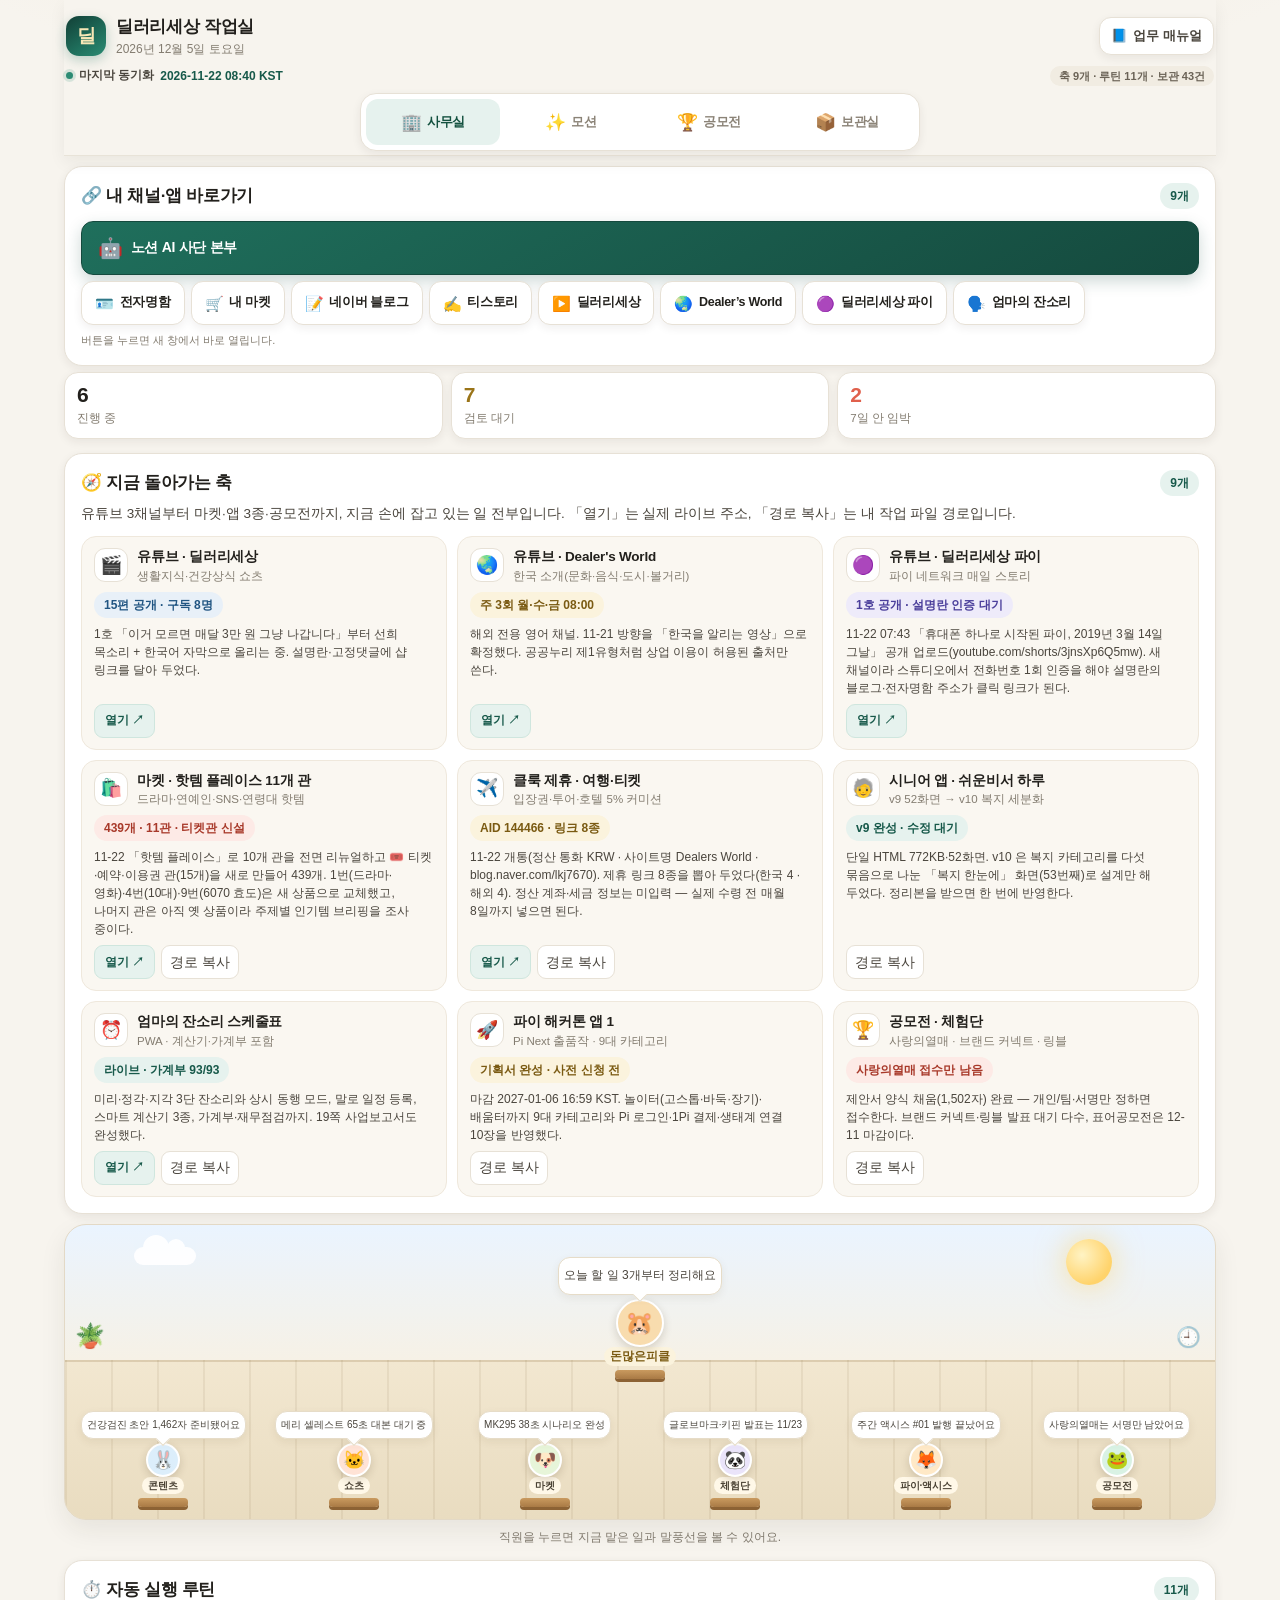
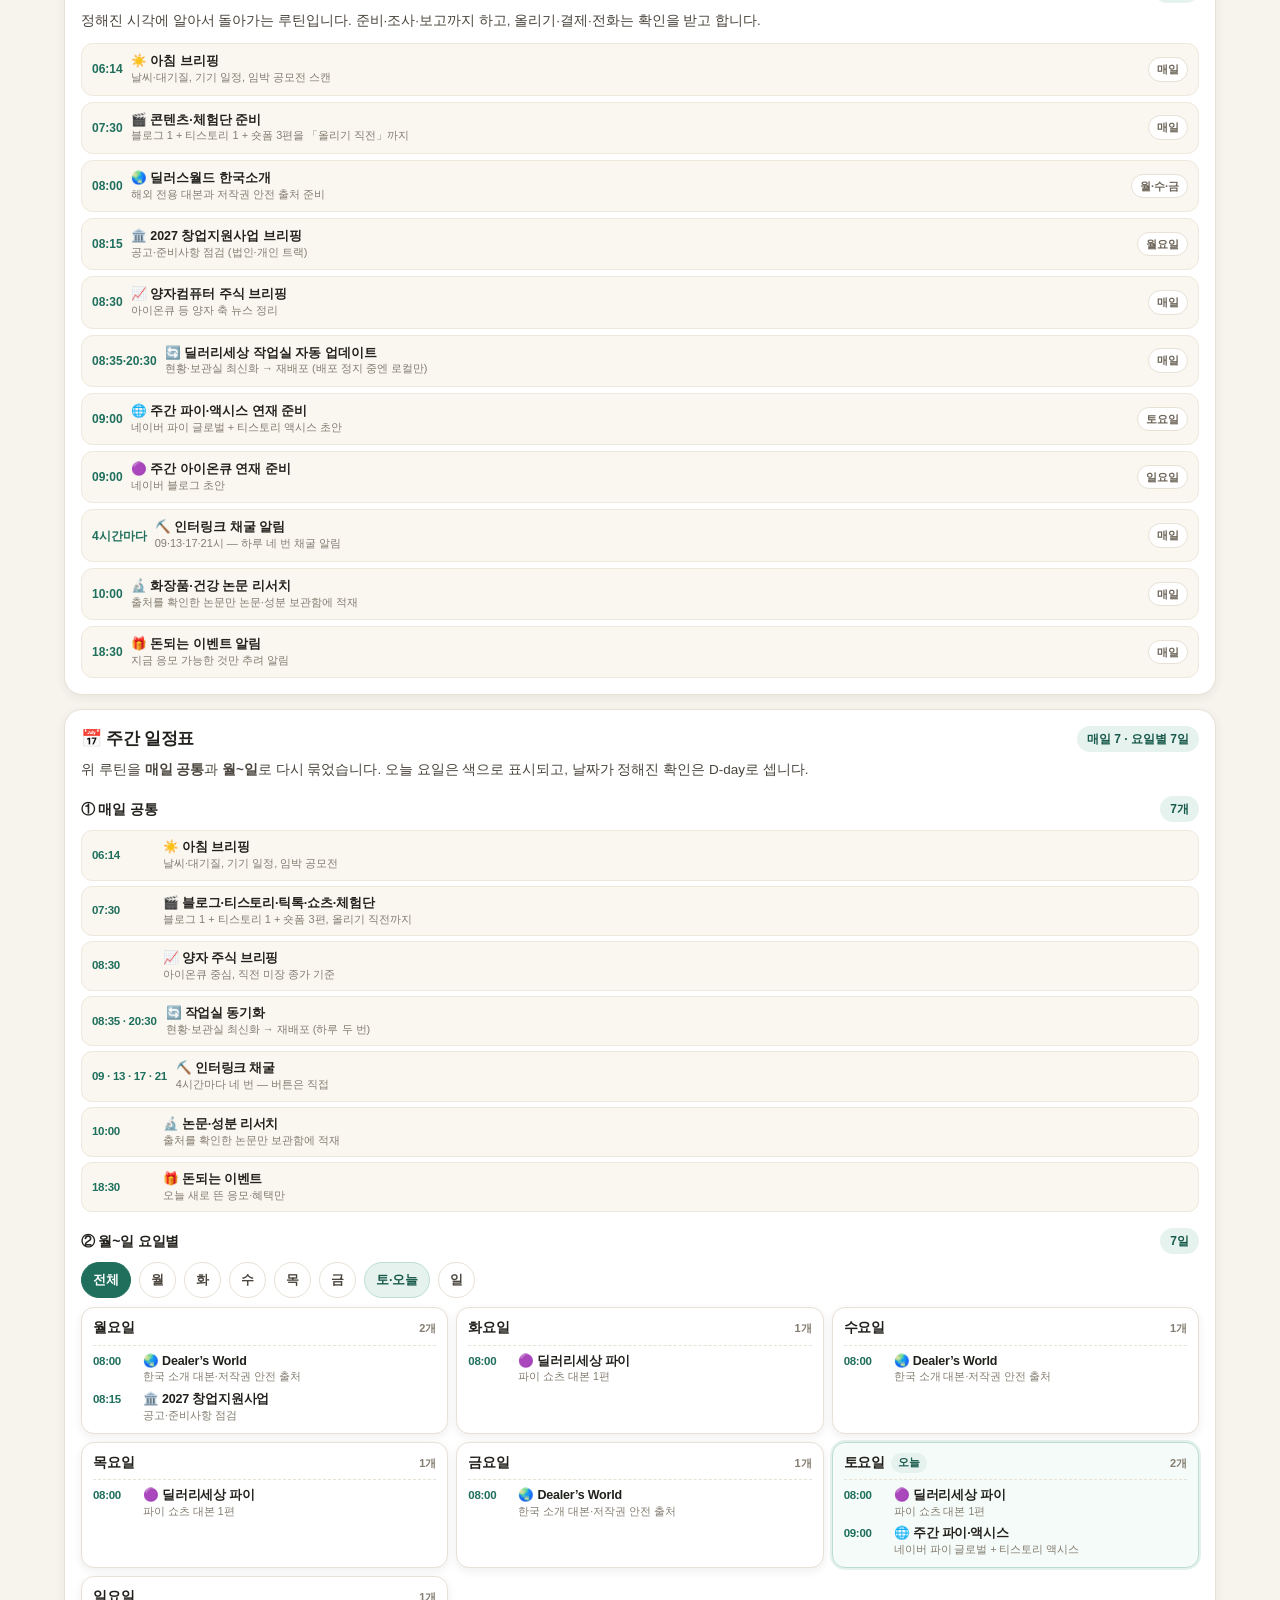
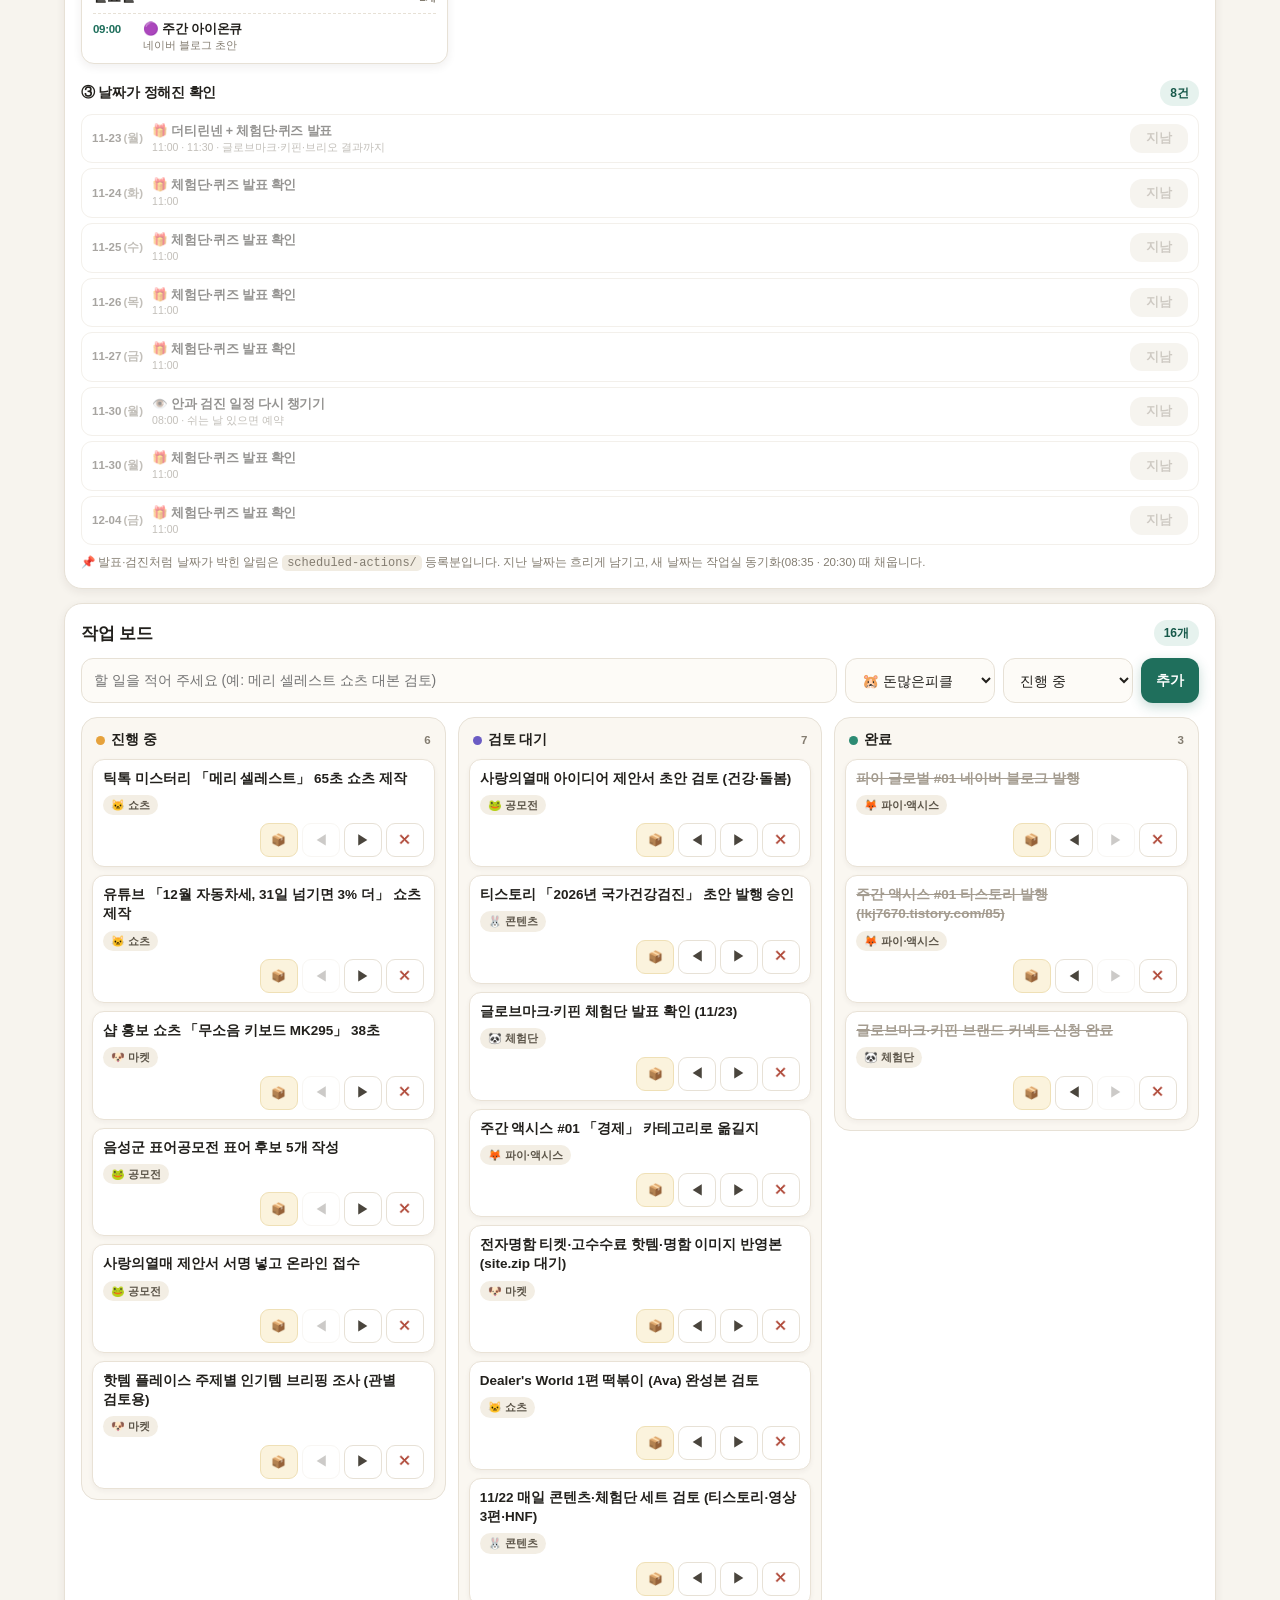
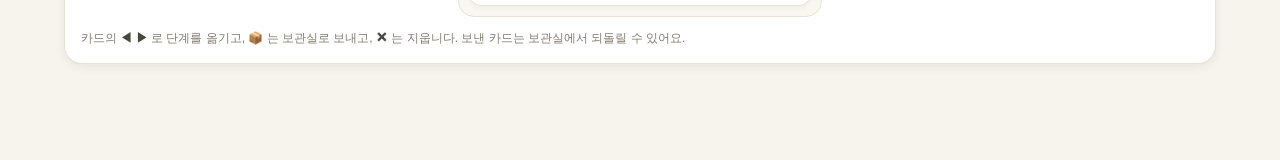
==== index.html @ ccd8137e "작업실·현황판에 🤖 노션 AI 사단 본부 바로가기 추가 (캐시 v12)" ====
<!doctype html>
<html lang="ko">
<head>
<meta charset="utf-8">
<meta name="viewport" content="width=device-width, initial-scale=1, viewport-fit=cover">
<meta name="theme-color" content="#1f6f5c">
<meta name="description" content="딜러리세상 작업실 — 지금 돌아가는 축과 자동 루틴, 모션 효과 사전, 공모전·체험단 판, 지난 작업 보관실을 한 화면에서.">
<meta property="og:title" content="딜러리세상 작업실">
<meta property="og:description" content="AI 사무실 현황 · 모션 사전 · 공모전 판 · 작업 보관실">
<meta property="og:image" content="og-image.png">
<meta property="og:type" content="website">
<meta name="twitter:card" content="summary_large_image">
<title>딜러리세상 작업실</title>
<link rel="manifest" href="manifest.json">
<link rel="apple-touch-icon" href="icons/apple-touch-icon.png">
<link rel="icon" href="icons/favicon-32.png" sizes="32x32">
<link rel="stylesheet" href="styles.css">
</head>
<body>
<div class="app">
  <div class="appbar">
  <header class="topbar">
    <div class="brand">
      <span class="logo" aria-hidden="true">딜</span>
      <div class="brand-txt">
        <h1>딜러리세상 작업실</h1>
        <p id="todayLine">오늘</p>
      </div>
    </div>
    <button id="manualBtn" class="btn ghost small" type="button">
      <span aria-hidden="true">📘</span> 업무 매뉴얼
    </button>
  </header>

  <div class="syncbar">
    <span class="live-dot" aria-hidden="true"></span>
    <span class="sync-label">마지막 동기화</span>
    <b id="syncTime">—</b>
    <span class="sync-meta" id="syncMeta"></span>
  </div>

  <nav class="tabbar" aria-label="화면 전환">
    <button class="tab is-active" type="button" data-view="office" aria-current="page">
      <span class="tab-ico" aria-hidden="true">🏢</span><span class="tab-label">사무실</span>
    </button>
    <button class="tab" type="button" data-view="motion">
      <span class="tab-ico" aria-hidden="true">✨</span><span class="tab-label">모션</span>
    </button>
    <button class="tab" type="button" data-view="contest">
      <span class="tab-ico" aria-hidden="true">🏆</span><span class="tab-label">공모전</span>
    </button>
    <button class="tab" type="button" data-view="archive">
      <span class="tab-ico" aria-hidden="true">📦</span><span class="tab-label">보관실</span>
    </button>
  </nav>
  </div>

  <main class="main">
    <!-- ================= 1. AI 사무실 ================= -->
    <section id="view-office" class="view" aria-label="AI 사무실">
      <div class="panel quickbar-panel">
        <div class="panel-head">
          <h2>🔗 내 채널·앱 바로가기</h2>
          <span class="chip soft">9개</span>
        </div>
        <nav class="quickbar" aria-label="내 채널과 앱 바로가기">
          <a class="q feature" href="https://app.notion.com/p/AI-42178fe6d7a18123b6aee8c15f9fa843" target="_blank" rel="noopener"><span aria-hidden="true">🤖</span>노션 AI 사단 본부</a>
          <a class="q" href="https://lkj7670.github.io/Dealer-card/" target="_blank" rel="noopener"><span aria-hidden="true">🪪</span>전자명함</a>
          <a class="q" href="https://cshop.naver.com/dealerisesang" target="_blank" rel="noopener"><span aria-hidden="true">🛒</span>내 마켓</a>
          <a class="q" href="https://blog.naver.com/lkj7670" target="_blank" rel="noopener"><span aria-hidden="true">📝</span>네이버 블로그</a>
          <a class="q" href="https://lkj7670.tistory.com" target="_blank" rel="noopener"><span aria-hidden="true">✍️</span>티스토리</a>
          <a class="q" href="https://www.youtube.com/channel/UC_I4_myPuOysdBNDmAgwPFg" target="_blank" rel="noopener"><span aria-hidden="true">▶️</span>딜러리세상</a>
          <a class="q" href="https://www.youtube.com/channel/UCXdmTvRav7u54Ot9aKLC1MQ" target="_blank" rel="noopener"><span aria-hidden="true">🌏</span>Dealer’s World</a>
          <a class="q" href="https://www.youtube.com/@dealerisesangpi" target="_blank" rel="noopener"><span aria-hidden="true">🟣</span>딜러리세상 파이</a>
          <a class="q" href="https://eomma-nag.netlify.app" target="_blank" rel="noopener"><span aria-hidden="true">🗣️</span>엄마의 잔소리</a>
        </nav>
        <p class="quick-hint">버튼을 누르면 새 창에서 바로 열립니다.</p>
      </div>

      <div class="stats" id="officeStats"></div>

      <div class="panel">
        <div class="panel-head">
          <h2>🧭 지금 돌아가는 축</h2>
          <span class="chip soft" id="axisCount">0개</span>
        </div>
        <p class="lead">유튜브 3채널부터 마켓·앱 3종·공모전까지, 지금 손에 잡고 있는 일 전부입니다. 「열기」는 실제 라이브 주소, 「경로 복사」는 내 작업 파일 경로입니다.</p>
        <div class="axes" id="axes"></div>
      </div>

      <div class="office-wrap">
        <div class="office" id="office">
          <div class="office-sky" aria-hidden="true">
            <span class="sun"></span><span class="cloud c1"></span><span class="cloud c2"></span>
            <span class="plant">🪴</span><span class="clock">🕘</span>
          </div>
          <div class="office-floor" aria-hidden="true"></div>
          <div class="leader" id="leaderDesk"></div>
          <div class="staff-grid" id="staffGrid"></div>
        </div>
        <p class="office-hint">직원을 누르면 지금 맡은 일과 말풍선을 볼 수 있어요.</p>
      </div>

      <div class="panel">
        <div class="panel-head">
          <h2>⏱️ 자동 실행 루틴</h2>
          <span class="chip soft" id="routineCount">0개</span>
        </div>
        <p class="lead">정해진 시각에 알아서 돌아가는 루틴입니다. 준비·조사·보고까지 하고, 올리기·결제·전화는 확인을 받고 합니다.</p>
        <div class="routines" id="routines"></div>
      </div>

      <div class="panel" id="weeklyPanel">
        <div class="panel-head">
          <h2>📅 주간 일정표</h2>
          <span class="chip soft" id="weeklyCount">0개</span>
        </div>
        <p class="lead">위 루틴을 <b>매일 공통</b>과 <b>월~일</b>로 다시 묶었습니다. 오늘 요일은 색으로 표시되고, 날짜가 정해진 확인은 D-day로 셉니다.</p>

        <div class="wk-head">
          <h3>① 매일 공통</h3>
          <span class="chip soft" id="weeklyDailyCount">0개</span>
        </div>
        <div class="wdailies" id="weeklyDaily"></div>

        <div class="wk-head">
          <h3>② 월~일 요일별</h3>
          <span class="chip soft" id="weeklyDayCount">7일</span>
        </div>
        <div class="chip-row" id="weeklyChips" role="group" aria-label="요일 선택"></div>
        <div class="wdays" id="weeklyDays"></div>

        <div class="wk-head">
          <h3>③ 날짜가 정해진 확인</h3>
          <span class="chip soft" id="weeklyDateCount">0건</span>
        </div>
        <div class="wdates" id="weeklyDates"></div>
        <p class="arch-hint">📌 발표·검진처럼 날짜가 박힌 알림은 <code>scheduled-actions/</code> 등록분입니다. 지난 날짜는 흐리게 남기고, 새 날짜는 작업실 동기화(08:35 · 20:30) 때 채웁니다.</p>
      </div>

      <div class="panel">
        <div class="panel-head">
          <h2>작업 보드</h2>
          <span class="chip soft" id="boardCount">0개</span>
        </div>
        <form class="add-row" id="taskForm" autocomplete="off">
          <input id="taskTitle" type="text" placeholder="할 일을 적어 주세요 (예: 메리 셀레스트 쇼츠 대본 검토)" maxlength="80" required>
          <select id="taskOwner" aria-label="담당 직원"></select>
          <select id="taskStage" aria-label="시작 단계">
            <option value="doing">진행 중</option>
            <option value="review">검토 대기</option>
            <option value="done">완료</option>
          </select>
          <button class="btn primary" type="submit">추가</button>
        </form>
        <div class="board" id="board"></div>
        <p class="board-help">카드의 <b>◀</b> <b>▶</b> 로 단계를 옮기고, <b>📦</b> 는 보관실로 보내고, <b>✕</b> 는 지웁니다. 보낸 카드는 보관실에서 되돌릴 수 있어요.</p>
      </div>
    </section>

    <!-- ================= 2. 모션 효과 사전 ================= -->
    <section id="view-motion" class="view" hidden aria-label="모션 효과 사전">
      <div class="panel">
        <div class="panel-head">
          <h2>✨ 모션 효과 사전</h2>
          <span class="chip soft" id="motionCount">0종</span>
        </div>
        <p class="lead">카드마다 실제로 움직입니다. 마음에 드는 효과는 <b>프롬프트 복사</b> 한 번으로 가져가세요.</p>
        <div class="chip-row" id="motionFilters" role="group" aria-label="효과 분류"></div>
      </div>

      <div class="motion-grid" id="motionGrid"></div>

      <div class="panel">
        <div class="panel-head"><h2>🎬 조합 예시 2가지</h2></div>
        <p class="lead">효과 두세 개를 시간표로 묶으면 그대로 쇼츠 오프닝이 됩니다. <b>재생</b>을 눌러 순서대로 확인해 보세요.</p>
        <div id="comboList"></div>
      </div>

      <div class="panel">
        <div class="panel-head">
          <h2>🎨 ESF 3D 모션 23종</h2>
          <span class="chip soft">폴더 연계</span>
        </div>
        <p class="lead">이 사전의 효과를 아래 스타일 프롬프트에 얹어 쓰면 됩니다. 원본은 <code>work/imported-skills/esf-3d-motion/styles/</code> 에 23개 파일로 있습니다.</p>
        <div class="esf-list" id="esfList"></div>
      </div>
    </section>

    <!-- ================= 3. 공모전·체험단 판 ================= -->
    <section id="view-contest" class="view" hidden aria-label="공모전 체험단 판">
      <div class="panel">
        <div class="panel-head">
          <h2>🏆 공모전·체험단 판</h2>
          <span class="chip soft" id="contestCount">0건</span>
        </div>
        <div class="stats" id="contestStats"></div>
        <div class="chip-row" id="contestFilters" role="group" aria-label="구분 필터"></div>
      </div>

      <div class="contest-list" id="contestList"></div>

      <div class="panel">
        <div class="panel-head"><h2>➕ 새 항목 추가</h2></div>
        <form class="add-grid" id="contestForm" autocomplete="off">
          <label>이름<input id="cTitle" type="text" maxlength="70" required placeholder="예: ○○ 공모전"></label>
          <label>구분
            <select id="cKind">
              <option value="공모전">공모전</option>
              <option value="체험단">체험단</option>
            </select>
          </label>
          <label>마감·발표일<input id="cDue" type="date"></label>
          <label>혜택<input id="cReward" type="text" maxlength="60" placeholder="예: 대상 200만 원"></label>
          <label>주최·플랫폼<input id="cOrg" type="text" maxlength="40" placeholder="예: 사랑의열매"></label>
          <label>링크<input id="cUrl" type="url" placeholder="https://"></label>
          <label class="wide">전략 메모<textarea id="cMemo" rows="2" maxlength="300" placeholder="어떻게 준비할지, 남은 일이 무엇인지"></textarea></label>
          <div class="wide"><button class="btn primary" type="submit">판에 올리기</button></div>
        </form>
      </div>
    </section>

    <!-- ================= 4. 보관실 ================= -->
    <section id="view-archive" class="view" hidden aria-label="보관실">
      <div class="panel">
        <div class="panel-head">
          <h2>📦 보관실</h2>
          <span class="chip soft" id="archCount">0건</span>
        </div>
        <p class="lead">끝난 작업을 <b>날짜별 · 분야별</b>로 모아 둡니다. 라이브 주소는 <b>바로 열기</b>, 내 작업 파일은 <b>경로 복사</b>로 가져다 쓰세요.</p>
        <div class="search-row">
          <input id="archSearch" type="search" placeholder="검색 — 제목·날짜·경로" aria-label="보관실 검색">
          <button class="btn ghost small" type="button" id="archClear">초기화</button>
        </div>
        <div class="chip-row" id="archCats" role="group" aria-label="분야 필터"></div>
        <p class="arch-hint">🔬 <b>논문·성분</b> 보관함은 매일 10:00 루틴이 출처를 확인한 자료만 날짜·출처와 함께 쌓을 예정입니다(첫 실행 전).</p>
      </div>

      <div class="arch-list" id="archList"></div>

      <div class="panel">
        <div class="panel-head"><h2>➕ 보관 항목 직접 추가</h2></div>
        <p class="lead">작업 보드 카드의 <b>📦</b> 버튼으로도 바로 보관실로 보낼 수 있습니다.</p>
        <form class="add-grid" id="archForm" autocomplete="off">
          <label>날짜<input id="aDate" type="date"></label>
          <label>분야
            <select id="aCat">
              <option value="웹앱">웹앱</option>
              <option value="유튜브">유튜브</option>
              <option value="블로그·티스토리">블로그·티스토리</option>
              <option value="마켓">마켓</option>
              <option value="공모전·문서">공모전·문서</option>
              <option value="논문·성분">논문·성분</option>
            </select>
          </label>
          <label>제목<input id="aTitle" type="text" maxlength="80" required placeholder="예: 공모전 제안서 최종본"></label>
          <label>라이브 주소<input id="aUrl" type="url" placeholder="https://"></label>
          <label class="wide">파일 경로<input id="aPath" type="text" maxlength="140" placeholder="work/…"></label>
          <label class="wide">메모<textarea id="aNote" rows="2" maxlength="200" placeholder="무엇이 끝났는지 한 줄로"></textarea></label>
          <div class="wide"><button class="btn primary" type="submit">보관실에 넣기</button></div>
        </form>
      </div>
    </section>
  </main>
</div>

<!-- 매뉴얼 서랍 -->
<div class="sheet" id="manualSheet" hidden>
  <div class="sheet-backdrop" data-close></div>
  <div class="sheet-panel" role="dialog" aria-modal="true" aria-labelledby="manualTitle">
    <div class="sheet-head">
      <h2 id="manualTitle">📘 공통 업무 매뉴얼</h2>
      <button class="btn icon" type="button" data-close aria-label="닫기">✕</button>
    </div>
    <div class="sheet-body" id="manualBody"></div>
    <form class="manual-add" id="manualForm" autocomplete="off">
      <input id="manualTitleInput" type="text" maxlength="40" placeholder="매뉴얼 제목" required>
      <textarea id="manualTextInput" rows="2" maxlength="400" placeholder="지킬 내용을 적어 주세요" required></textarea>
      <div class="manual-add-row">
        <button class="btn primary" type="submit">매뉴얼 추가</button>
        <button class="btn ghost small" type="button" id="manualReset">기본값으로 되돌리기</button>
      </div>
    </form>
  </div>
</div>

<!-- 직원 상세 -->
<div class="sheet" id="staffSheet" hidden>
  <div class="sheet-backdrop" data-close></div>
  <div class="sheet-panel" role="dialog" aria-modal="true" aria-labelledby="staffTitle">
    <div class="sheet-head">
      <h2 id="staffTitle">직원</h2>
      <button class="btn icon" type="button" data-close aria-label="닫기">✕</button>
    </div>
    <div class="sheet-body" id="staffBody"></div>
  </div>
</div>

<div class="toast" id="toast" role="status" aria-live="polite" hidden></div>

<script src="app.js"></script>
</body>
</html>
---- styles.css ----
/* 딜러리세상 작업실 — styles.css */
:root{
  --paper:#f7f4ee;
  --card:#ffffff;
  --ink:#22201c;
  --ink-2:#4a453d;
  --muted:#837c70;
  --line:#e7e1d6;
  --brand:#1f6f5c;
  --brand-2:#2c8b73;
  --brand-soft:#e6f2ee;
  --gold:#c8a24a;
  --gold-soft:#fbf3dd;
  --coral:#e0604c;
  --coral-soft:#fdeae6;
  --violet:#6b5cc4;
  --violet-soft:#eeebfa;
  --blue:#2f6ea8;
  --blue-soft:#e8f0f8;
  --shadow:0 10px 26px rgba(40,34,24,.08);
  --shadow-sm:0 3px 10px rgba(40,34,24,.07);
  --radius:18px;
  --nav-h:64px;
  --safe:env(safe-area-inset-bottom,0px);
}
*{box-sizing:border-box}
html{-webkit-text-size-adjust:100%}
body{
  margin:0;
  background:
    radial-gradient(1200px 500px at 50% -220px, #efe7d5 0%, rgba(239,231,213,0) 70%),
    var(--paper);
  color:var(--ink);
  font-family:-apple-system,BlinkMacSystemFont,"Apple SD Gothic Neo","Pretendard","Malgun Gothic","맑은 고딕","Noto Sans KR",sans-serif;
  font-size:15px;
  line-height:1.5;
  -webkit-font-smoothing:antialiased;
  padding-bottom:calc(96px + var(--safe));
}
button,input,select,textarea{font:inherit;color:inherit}
button{cursor:pointer}
h1,h2,h3,p{margin:0}
h1{font-size:17px;letter-spacing:-.3px}
h2{font-size:17px;letter-spacing:-.3px}
h3{font-size:15px}
code{font-family:ui-monospace,SFMono-Regular,Menlo,monospace;font-size:12px;background:#f1ece2;padding:1px 5px;border-radius:5px;word-break:break-all}
.app{max-width:1180px;margin:0 auto;padding:0 14px}

/* ---------- 상단 ---------- */
.appbar{
  position:sticky;top:0;z-index:30;
  padding-top:6px;
  background:var(--paper);
  box-shadow:0 6px 16px rgba(40,34,24,.06);
  border-bottom:1px solid rgba(231,225,214,.9);
}
.topbar{
  display:flex;align-items:center;justify-content:space-between;gap:10px;
  padding:8px 2px 8px;
}
.brand{display:flex;align-items:center;gap:10px;min-width:0}
.logo{
  width:40px;height:40px;flex:0 0 40px;border-radius:13px;
  display:grid;place-items:center;
  background:linear-gradient(145deg,#123f36,#1f6f5c 60%,#2c8b73);
  color:#f7e7b6;font-weight:800;font-size:19px;
  box-shadow:0 4px 12px rgba(31,111,92,.28);
}
.brand-txt{min-width:0}
.brand-txt h1{white-space:nowrap;overflow:hidden;text-overflow:ellipsis}
.brand-txt p{font-size:12px;color:var(--muted);white-space:nowrap}

/* ---------- 버튼 ---------- */
.btn{
  border:1px solid transparent;border-radius:12px;background:#fff;
  padding:10px 14px;font-size:14px;font-weight:700;
  display:inline-flex;align-items:center;gap:6px;
  transition:transform .12s ease,box-shadow .12s ease,background .12s ease;
  min-height:42px;
}
.btn:active{transform:scale(.97)}
.btn.primary{background:var(--brand);color:#fff;box-shadow:0 4px 12px rgba(31,111,92,.25)}
.btn.primary:hover{background:var(--brand-2)}
.btn.ghost{background:#fff;border-color:var(--line);color:var(--ink-2);box-shadow:var(--shadow-sm)}
.btn.ghost:hover{border-color:#d6cec0}
.btn.small{padding:8px 11px;font-size:13px;min-height:38px}
.btn.icon{width:38px;height:38px;min-height:38px;padding:0;justify-content:center;background:#f4efe6;border-color:transparent;font-size:16px}
.btn.copy{background:var(--brand-soft);color:#17594a;border-color:#cfe6de}
.btn.copy.done{background:var(--brand);color:#fff}

/* ---------- 공통 ---------- */
.view[hidden]{display:none}
.panel{
  background:var(--card);border:1px solid var(--line);border-radius:var(--radius);
  padding:16px;margin-top:14px;box-shadow:var(--shadow-sm);
}
.panel-head{display:flex;align-items:center;justify-content:space-between;gap:10px;margin-bottom:12px}
.lead{color:var(--ink-2);font-size:13.5px;margin:-4px 0 12px}
.chip{
  display:inline-flex;align-items:center;gap:4px;
  border-radius:999px;padding:4px 10px;font-size:12px;font-weight:700;
  background:#f1ece2;color:var(--ink-2);white-space:nowrap;
}
.chip.soft{background:var(--brand-soft);color:#17594a}
.chip.gold{background:var(--gold-soft);color:#7a5a12}
.chip.coral{background:var(--coral-soft);color:#a8392a}
.chip.blue{background:var(--blue-soft);color:#215582}
.chip.violet{background:var(--violet-soft);color:#4b3f9b}
.chip.dim{background:#f1ece2;color:#9a9287}
.chip.sci{background:#e6f1ee;color:#1c5c4c}
.arch-hint{margin:9px 0 0;font-size:11.5px;color:var(--muted);line-height:1.5;word-break:keep-all}
.arch-hint b{color:#1c5c4c}
.chip-row{display:flex;gap:8px;flex-wrap:wrap}
.filters{display:flex;gap:8px;flex-wrap:wrap}
.filter{
  border:1px solid var(--line);background:#fff;border-radius:999px;
  padding:8px 13px;font-size:13px;font-weight:700;color:var(--ink-2);min-height:38px;
}
.filter.is-on{background:var(--brand);border-color:var(--brand);color:#fff}
.empty{color:var(--muted);font-size:13.5px;text-align:center;padding:22px 10px;border:1px dashed var(--line);border-radius:14px}

/* ---------- ⓵ AI 사무실 ---------- */
.office-wrap{margin-top:10px}
.office{
  position:relative;border-radius:22px;overflow:hidden;
  border:1px solid #e3d9c6;
  background:linear-gradient(180deg,#eaf4ff 0%,#f6f1e6 46%,#f0e5cf 46%,#efe3ca 100%);
  padding:14px 8px 10px;
  box-shadow:var(--shadow);
}
.office-sky{position:absolute;inset:0 0 auto 0;height:46%;pointer-events:none}
.sun{position:absolute;right:9%;top:14px;width:46px;height:46px;border-radius:50%;
  background:radial-gradient(circle at 35% 35%,#fff3c4,#ffd36b 70%);box-shadow:0 0 30px rgba(255,205,90,.55)}
.cloud{position:absolute;height:18px;border-radius:999px;background:#fff;opacity:.9}
.cloud::before,.cloud::after{content:"";position:absolute;background:#fff;border-radius:50%}
.cloud.c1{left:6%;top:22px;width:62px}
.cloud.c1::before{width:26px;height:26px;left:9px;top:-12px}
.cloud.c1::after{width:18px;height:18px;left:33px;top:-8px}
.cloud.c2{left:52%;top:44px;width:44px;height:14px;opacity:.75}
.cloud.c2::before{width:20px;height:20px;left:8px;top:-9px}
.plant{position:absolute;left:10px;bottom:6px;font-size:24px;opacity:.9}
.clock{position:absolute;right:14px;bottom:8px;font-size:20px;opacity:.85}
.office-floor{
  position:absolute;left:0;right:0;bottom:0;height:54%;
  background:
    repeating-linear-gradient(90deg,rgba(120,95,55,.09) 0 2px,transparent 2px 46px),
    linear-gradient(180deg,#f2e7d0,#e9dcc0);
  border-top:2px solid rgba(120,95,55,.12);
}
.leader{position:relative;z-index:2;display:flex;justify-content:center;margin-bottom:6px}
.staff-grid{position:relative;z-index:2;display:grid;grid-template-columns:repeat(3,1fr);gap:6px 3px}
@media (min-width:620px){
  .staff-grid{grid-template-columns:repeat(3,1fr);gap:12px}
}
@media (min-width:900px){
  .staff-grid{grid-template-columns:repeat(6,1fr);gap:10px}
}
@media (min-width:620px){
  .person{padding:22px 2px 4px;min-height:112px}
  .person .bubble{font-size:11.5px;padding:6px 8px;min-height:36px;line-height:1.35}
  .person .avatar{width:44px;height:44px;font-size:22px}
  .person .name{font-size:11px}
  .person .desk{width:62px;height:11px}
  .person.leader .avatar{width:56px;height:56px;font-size:27px}
  .person.leader .bubble{font-size:12.5px;min-height:44px}
}
.person{
  position:relative;display:flex;flex-direction:column;align-items:center;gap:2px;
  background:none;border:0;padding:18px 1px 2px;border-radius:14px;
  min-height:88px;
}
.person:active{background:rgba(255,255,255,.5)}
.person .bubble{
  position:relative;z-index:3;
  background:#fff;border:1.5px solid #e6dcc8;border-radius:12px;
  padding:4px 5px;font-size:10px;line-height:1.28;color:var(--ink-2);
  max-width:100%;min-height:28px;
  box-shadow:0 3px 8px rgba(90,70,30,.08);
  display:flex;align-items:center;justify-content:center;text-align:center;
  transition:opacity .3s ease;
}
.person .bubble::after{
  content:"";position:absolute;left:50%;bottom:-6px;transform:translateX(-50%) rotate(45deg);
  width:9px;height:9px;background:#fff;border-right:1.5px solid #e6dcc8;border-bottom:1.5px solid #e6dcc8;
}
.person .avatar{
  position:relative;width:34px;height:34px;border-radius:50%;
  display:grid;place-items:center;font-size:18px;
  border:2px solid #fff;box-shadow:0 3px 8px rgba(60,45,20,.18);
  margin-top:2px;
}
.person .name{font-size:10px;font-weight:800;color:#4b4335;background:#fff8e8;border-radius:999px;padding:1px 6px;margin-top:-2px}
.person .desk{
  width:50px;height:9px;border-radius:4px;margin-top:2px;
  background:linear-gradient(180deg,#c99a5f,#a97a45);
  box-shadow:0 3px 0 #8c6234;
}
.person.leader .avatar{width:48px;height:48px;font-size:23px}
.person.leader .bubble{max-width:230px;font-size:12px;min-height:38px}
.person.leader .name{font-size:11.5px;background:var(--gold-soft);color:#7a5a12}
.office-hint{text-align:center;font-size:12px;color:var(--muted);margin-top:8px}

/* 통계 */
.stats{display:grid;grid-template-columns:repeat(3,1fr);gap:8px;margin-top:6px}
.stat{background:#fff;border:1px solid var(--line);border-radius:14px;padding:10px 12px;box-shadow:var(--shadow-sm)}
.stat b{display:block;font-size:21px;line-height:1.1;letter-spacing:-.5px}
.stat span{font-size:11.5px;color:var(--muted)}
.stat.urgent b{color:var(--coral)}
.stat.gold b{color:#9a7418}

/* 작업 보드 */
.add-row{display:grid;grid-template-columns:1fr;gap:8px}
@media (min-width:640px){.add-row{grid-template-columns:1fr 150px 130px auto}}
.add-row input,.add-row select,.add-grid input,.add-grid select,.add-grid textarea,.manual-add input,.manual-add textarea{
  width:100%;border:1.5px solid var(--line);border-radius:12px;background:#fdfbf7;
  padding:11px 12px;font-size:14px;min-height:44px;
}
.add-row input:focus,.add-row select:focus,.add-grid input:focus,.add-grid select:focus,.add-grid textarea:focus,.manual-add input:focus,.manual-add textarea:focus{
  outline:none;border-color:var(--brand-2);background:#fff;box-shadow:0 0 0 3px rgba(44,139,115,.14)
}
.board{display:grid;grid-template-columns:1fr;gap:12px;margin-top:14px}
@media (min-width:860px){.board{grid-template-columns:repeat(3,1fr);align-items:start}}
.col{background:#faf7f1;border:1px solid var(--line);border-radius:16px;padding:10px;min-height:70px}
.col-head{display:flex;align-items:center;justify-content:space-between;padding:2px 4px 8px}
.col-head h3{font-size:13.5px;display:flex;align-items:center;gap:6px}
.col-head .dot{width:9px;height:9px;border-radius:50%;display:inline-block}
.col[data-stage="doing"] .dot{background:#e6a23c}
.col[data-stage="review"] .dot{background:var(--violet)}
.col[data-stage="done"] .dot{background:var(--brand-2)}
.col-head .n{font-size:11.5px;color:var(--muted);font-weight:700}
.col-list{display:flex;flex-direction:column;gap:8px;min-height:44px}
.col-list.drag-over{outline:2px dashed var(--brand-2);outline-offset:2px;border-radius:12px}
.task{
  background:#fff;border:1px solid #e9e2d6;border-radius:12px;padding:9px 10px;
  box-shadow:0 2px 5px rgba(60,48,30,.05);
}
.task-top{display:flex;gap:6px;align-items:flex-start;justify-content:space-between}
.task-title{font-size:13.5px;line-height:1.42;font-weight:600;word-break:keep-all;overflow-wrap:anywhere;flex:1}
.task.done .task-title{text-decoration:line-through;color:#a49c90}
.task-meta{display:flex;align-items:center;gap:6px;margin-top:7px;flex-wrap:wrap}
.owner{font-size:11px;font-weight:700;color:#5b5448;background:#f3eee4;border-radius:999px;padding:2px 8px}
.task-actions{display:flex;gap:4px;margin-top:8px;justify-content:flex-end}
.mini{
  border:1px solid var(--line);background:#fff;border-radius:9px;
  min-width:38px;min-height:34px;padding:0 8px;font-size:14px;color:var(--ink-2);
  display:inline-flex;align-items:center;justify-content:center;
}
.mini:hover{background:#f6f1e7}
.mini.del{color:#b04a3a}
.mini:disabled{opacity:.28;cursor:default}
.board-help{font-size:12px;color:var(--muted);margin-top:12px}
.board-help b{color:var(--ink-2)}

/* ---------- ⓶ 모션 사전 ---------- */
.motion-grid{display:grid;grid-template-columns:1fr;gap:12px;margin-top:14px}
@media (min-width:700px){.motion-grid{grid-template-columns:1fr 1fr}}
@media (min-width:1080px){.motion-grid{grid-template-columns:repeat(3,1fr)}}
.fx-card{
  background:#fff;border:1px solid var(--line);border-radius:16px;padding:10px;
  box-shadow:var(--shadow-sm);display:flex;flex-direction:column;gap:9px;
}
.stage{
  position:relative;aspect-ratio:16/9;border-radius:12px;overflow:hidden;
  background:linear-gradient(160deg,#182130,#243249 60%,#1b2434);
  display:flex;align-items:center;justify-content:center;
  isolation:isolate;
}
.stage::after{content:"다시 보려면 화면을 누르세요";position:absolute;right:8px;bottom:6px;font-size:9.5px;color:rgba(255,255,255,.42);letter-spacing:-.2px}
.stage .demo{position:relative;width:100%;height:100%;display:flex;align-items:center;justify-content:center;overflow:hidden}
.stage .d{font-size:clamp(19px,5vw,26px);font-weight:800;color:#fff;letter-spacing:-.6px;text-align:center;padding:0 12px;text-shadow:0 3px 16px rgba(0,0,0,.35)}
.stage .d.sm{font-size:15px;font-weight:700;opacity:.9}
.stage .d b{color:#ffd76b}
.stage .num{font-variant-numeric:tabular-nums;font-size:34px;color:#fff}
.stage .num small{font-size:14px;font-weight:700;color:#9fe0c9;margin-left:3px}
.fx-head{display:flex;align-items:center;gap:6px;justify-content:space-between}
.fx-name{font-size:14.5px;font-weight:800;display:flex;align-items:center;gap:6px}
.fx-desc{font-size:12.5px;color:var(--ink-2);line-height:1.45;min-height:34px}
.fx-prompt{
  font-size:12px;color:#5d564a;background:#faf7f1;border:1px solid #efe8dc;border-radius:10px;
  padding:8px 9px;line-height:1.5;
  display:-webkit-box;-webkit-line-clamp:3;-webkit-box-orient:vertical;overflow:hidden;
}
.fx-prompt.open{-webkit-line-clamp:unset;display:block}
.fx-actions{display:flex;gap:6px;align-items:center}
.fx-actions .btn{flex:1;justify-content:center}
.fx-actions .btn.replay{flex:0 0 auto;width:42px;padding:0}
.legend{font-size:11px;color:var(--muted)}

/* 모션 데모 장면 */
.scene{position:relative;width:100%;height:100%;display:grid;place-items:center}
.scene .sky{position:absolute;inset:0;background:linear-gradient(180deg,#2b4a7a,#6f89b8 55%,#d9c7a3 55%,#b9a27b)}
.scene .sun2{position:absolute;right:18%;top:18%;width:32px;height:32px;border-radius:50%;background:#ffd76b;box-shadow:0 0 22px #ffd76b}
.scene .hill{position:absolute;left:-10%;right:-10%;bottom:26%;height:26%;background:#3f7a5f;border-radius:50% 50% 0 0}
.scene .tagcard{position:relative;z-index:2;background:#fff;color:#22303f;font-weight:800;font-size:16px;border-radius:10px;padding:8px 14px;box-shadow:0 8px 20px rgba(0,0,0,.28)}
.cap-slam{
  font-size:36px;font-weight:900;color:#fff;letter-spacing:-1px;
  background:#ff5a3c;border:5px solid #fff;border-radius:10px;padding:4px 14px;
  text-shadow:none;filter:drop-shadow(0 4px 5px rgba(0,0,0,.35));
  box-shadow:0 10px 24px rgba(0,0,0,.4);transform:rotate(-3deg);display:inline-block
}
.chars{display:flex;gap:2px;justify-content:center}
.chars span{font-size:30px;font-weight:900;color:#fff;display:inline-block;text-shadow:0 4px 12px rgba(0,0,0,.4)}
.kw{color:#ffd76b;transition:color .25s ease,text-shadow .25s ease}
.lower3{
  position:absolute;left:0;bottom:16%;width:100%;
  background:linear-gradient(90deg,rgba(31,111,92,.95),rgba(31,111,92,.55) 75%,transparent);
  color:#fff;font-weight:800;font-size:15px;padding:7px 14px;letter-spacing:-.3px;
}
.wipe-el{position:absolute;inset:0;background:#123f36;transform-origin:left}
.wipe-txt{position:relative;z-index:2}
.wipe-wrap{position:absolute;inset:0;display:grid;place-items:center}
.trans{position:absolute;inset:0;display:grid;place-items:center}
.trans .p1{position:absolute;inset:0;background:#1f2a3a;display:grid;place-items:center;color:#8fb6ff;font-weight:800;font-size:16px}
.trans .p2{position:absolute;inset:0;background:#1f6f5c;display:grid;place-items:center;color:#fff;font-weight:800;font-size:16px}
.patches{position:absolute;inset:10%;display:grid;grid-template-columns:repeat(4,1fr);grid-template-rows:repeat(3,1fr);gap:5px}
.patches i{background:#c8a24a;border-radius:5px;opacity:0;display:block}
.patches i:nth-child(2n){background:#2c8b73}
.patches i:nth-child(3n){background:#e0604c}

/* 재생 클래스 — 등장 */
.stage.play .a-fade{animation:aFade .9s ease both}
.stage.play .a-up{animation:aUp .8s cubic-bezier(.2,.9,.25,1.2) both}
.stage.play .a-pop{animation:aPop .7s cubic-bezier(.2,1.4,.3,1) both}
.stage.play .a-flip{animation:aFlip .9s cubic-bezier(.3,.9,.3,1.1) both}
.stage.play .a-blur{animation:aBlur 1s ease both}
.stage.play .a-wipe{animation:aWipe .9s cubic-bezier(.6,.05,.3,1) both}
/* 퇴장 */
.stage.play .x-fade{animation:xFade 1.8s ease both}
.stage.play .x-down{animation:xDown 1.8s cubic-bezier(.5,0,.8,.4) both}
.stage.play .x-shrink{animation:xShrink 1.8s ease-in both}
.stage.play .x-spin{animation:xSpin 1.6s ease-in both}
/* 강조 */
.stage.play .e-pulse{animation:ePulse 1.4s ease-in-out infinite}
.stage.play .e-shake{animation:eShake .55s ease-in-out 3}
.stage.play .e-bounce{animation:eBounce 1.1s ease-in-out infinite}
.stage.play .e-mark{-webkit-animation:none;animation:none}
.stage.play .e-mark .mark{animation:eMark 1.3s ease .15s both}
.stage.play .e-kw .kw{animation:eKw 1.6s ease .35s both}
/* 자막 */
.stage.play .c-slam{animation:cSlam .55s cubic-bezier(.2,1.5,.35,1) both}
.stage.play .c-slam-wrap{animation:cSlamWrap .55s ease both}
.stage.play .chars span{animation:cChar .5s cubic-bezier(.2,1.5,.4,1) both}
.stage.play .chars span:nth-child(2){animation-delay:.07s}
.stage.play .chars span:nth-child(3){animation-delay:.14s}
.stage.play .chars span:nth-child(4){animation-delay:.21s}
.stage.play .chars span:nth-child(5){animation-delay:.28s}
.stage.play .chars span:nth-child(6){animation-delay:.35s}
.stage.play .l3{animation:l3In .7s cubic-bezier(.2,.9,.2,1) both}
/* 카메라 */
.stage.play .cam-in{animation:camIn 2.4s ease-out both}
.stage.play .cam-out{animation:camOut 2.4s ease-out both}
.stage.play .cam-hand{animation:camHand 1.8s ease-in-out both}
.stage.play .cam-tilt{animation:camTilt 2.2s ease-in-out both}
/* 전환 */
.stage.play .tr-p1{animation:trP1 1.6s ease both}
.stage.play .tr-p2{animation:trP2 1.8s ease both}
.stage.play .patches i{animation:patchIn .45s ease both}
.stage.play .patches i:nth-child(1){animation-delay:.05s}
.stage.play .patches i:nth-child(2){animation-delay:.12s}
.stage.play .patches i:nth-child(3){animation-delay:.19s}
.stage.play .patches i:nth-child(4){animation-delay:.26s}
.stage.play .patches i:nth-child(5){animation-delay:.33s}
.stage.play .patches i:nth-child(6){animation-delay:.4s}
.stage.play .patches i:nth-child(7){animation-delay:.47s}
.stage.play .patches i:nth-child(8){animation-delay:.54s}
.stage.play .patches i:nth-child(9){animation-delay:.61s}
.stage.play .patches i:nth-child(10){animation-delay:.68s}
.stage.play .patches i:nth-child(11){animation-delay:.75s}
.stage.play .patches i:nth-child(12){animation-delay:.82s}

@keyframes aFade{from{opacity:0}to{opacity:1}}
@keyframes aUp{from{opacity:0;transform:translateY(26px)}to{opacity:1;transform:none}}
@keyframes aPop{0%{opacity:0;transform:scale(.45)}70%{opacity:1;transform:scale(1.08)}100%{transform:scale(1)}}
@keyframes aFlip{0%{opacity:0;transform:perspective(600px) rotateX(85deg);transform-origin:bottom}100%{opacity:1;transform:perspective(600px) rotateX(0)}}
@keyframes aBlur{0%{opacity:0;filter:blur(14px)}100%{opacity:1;filter:blur(0)}}
@keyframes aWipe{0%{clip-path:inset(0 100% 0 0)}100%{clip-path:inset(0 0 0 0)}}
@keyframes xFade{0%{opacity:1}60%{opacity:1}100%{opacity:0}}
@keyframes xDown{0%{opacity:1;transform:none}60%{opacity:1;transform:none}100%{opacity:0;transform:translateY(34px)}}
@keyframes xShrink{0%{opacity:1;transform:none}60%{opacity:1;transform:none}100%{opacity:0;transform:scale(.3)}}
@keyframes xSpin{0%{opacity:1;transform:none}50%{opacity:1;transform:rotate(0)}100%{opacity:0;transform:rotate(70deg) scale(.2)}}
@keyframes ePulse{0%,100%{transform:scale(1);opacity:1}50%{transform:scale(1.09);opacity:.92}}
@keyframes eShake{0%,100%{transform:translateX(0)}20%{transform:translateX(-7px)}40%{transform:translateX(6px)}60%{transform:translateX(-4px)}80%{transform:translateX(3px)}}
@keyframes eBounce{0%,100%{transform:translateY(0)}30%{transform:translateY(-14px)}55%{transform:translateY(0)}70%{transform:translateY(-5px)}}
@keyframes eMark{0%{background-size:0 45%}100%{background-size:100% 45%}}
@keyframes eKw{0%{color:#fff;text-shadow:none}50%{color:#ffd76b;text-shadow:0 0 18px rgba(255,215,107,.8)}100%{color:#ffd76b}}
@keyframes cSlam{0%{opacity:0;transform:scale(2.6) rotate(6deg)}55%{opacity:1;transform:scale(.94) rotate(-4deg)}100%{transform:scale(1) rotate(-3deg)}}
@keyframes cSlamWrap{0%{filter:brightness(2)}100%{filter:none}}
@keyframes cChar{0%{opacity:0;transform:translateY(16px) scale(.6)}100%{opacity:1;transform:none}}
@keyframes l3In{0%{transform:translateX(-102%)}100%{transform:translateX(0)}}
@keyframes camIn{0%{transform:scale(1)}100%{transform:scale(1.35)}}
@keyframes camOut{0%{transform:scale(1.4)}100%{transform:scale(1)}}
@keyframes camHand{0%{transform:translate(0,0) rotate(0)}25%{transform:translate(-3px,2px) rotate(-.6deg)}50%{transform:translate(3px,-2px) rotate(.5deg)}75%{transform:translate(-2px,-1px) rotate(-.3deg)}100%{transform:translate(0,0) rotate(0)}}
@keyframes camTilt{0%{transform:rotate(-7deg) scale(1.1)}100%{transform:rotate(5deg) scale(1.18)}}
@keyframes trP1{0%{clip-path:inset(0 0 0 0)}60%{clip-path:inset(0 0 0 0)}100%{clip-path:inset(0 0 0 100%)}}
@keyframes trP2{0%{clip-path:inset(0 100% 0 0)}45%{clip-path:inset(0 100% 0 0)}100%{clip-path:inset(0 0 0 0)}}
@keyframes patchIn{from{opacity:0;transform:scale(.6)}to{opacity:1;transform:scale(1)}}

/* 조합 예시 */
.combo{background:#faf7f1;border:1px solid var(--line);border-radius:16px;padding:12px;margin-top:12px}
.combo-head{display:flex;align-items:center;justify-content:space-between;gap:8px;flex-wrap:wrap}
.combo-title{font-size:14.5px;font-weight:800}
.combo-timeline{display:flex;flex-wrap:wrap;gap:6px;margin-top:8px}
.tl{font-size:11.5px;background:#fff;border:1px solid var(--line);border-radius:999px;padding:4px 9px;color:var(--ink-2);font-weight:600}
.tl b{color:var(--brand);font-variant-numeric:tabular-nums}
.combo-stage{margin-top:10px}
.combo-stage .stage{aspect-ratio:16/7}
.combo-actions{display:flex;gap:8px;margin-top:9px;flex-wrap:wrap}

/* ESF list */
.esf-list{display:grid;grid-template-columns:1fr;gap:6px}
@media (min-width:700px){.esf-list{grid-template-columns:1fr 1fr}}
.esf{display:flex;gap:9px;align-items:flex-start;background:#faf7f1;border:1px solid #efe8dc;border-radius:12px;padding:9px 10px}
.esf .no{flex:0 0 26px;height:26px;border-radius:8px;background:#fff;border:1px solid var(--line);display:grid;place-items:center;font-size:11.5px;font-weight:800;color:#8a7a52}
.esf b{font-size:13px;display:block;line-height:1.35}
.esf span{font-size:11.5px;color:var(--muted)}

/* ---------- ⓷ 공모전·체험단 ---------- */
.contest-list{display:grid;grid-template-columns:1fr;gap:12px;margin-top:14px}
@media (min-width:820px){.contest-list{grid-template-columns:1fr 1fr}}
.contest{
  background:#fff;border:1px solid var(--line);border-radius:16px;padding:13px;
  box-shadow:var(--shadow-sm);display:flex;flex-direction:column;gap:8px;position:relative;
}
.contest.past{opacity:.62}
.contest-top{display:flex;gap:8px;align-items:flex-start;justify-content:space-between}
.contest-title{font-size:15px;font-weight:800;line-height:1.4;word-break:keep-all}
.contest-sub{font-size:12px;color:var(--muted);margin-top:2px}
.dday{
  flex:0 0 auto;border-radius:12px;padding:5px 9px;font-size:12.5px;font-weight:800;
  background:#f1ece2;color:#6a6256;text-align:center;min-width:58px;
}
.dday.hot{background:var(--coral-soft);color:#b03c2b}
.dday.soon{background:var(--gold-soft);color:#8a6414}
.dday.done{background:#eee9df;color:#9b9284}
.contest-meta{display:flex;flex-wrap:wrap;gap:5px}
.contest-reward{font-size:13px;color:#17594a;background:var(--brand-soft);border-radius:10px;padding:6px 9px;font-weight:600}
.contest-memo{width:100%;border:1.5px solid var(--line);border-radius:10px;background:#fdfbf7;padding:8px 9px;font-size:12.5px;line-height:1.5;resize:vertical;min-height:52px;color:var(--ink-2)}
.contest-memo:focus{outline:none;border-color:var(--brand-2);background:#fff}
.contest-foot{display:flex;align-items:center;gap:6px;flex-wrap:wrap;justify-content:space-between}
.status-select{border:1.5px solid var(--line);border-radius:10px;background:#fff;padding:7px 9px;font-size:12.5px;font-weight:700;min-height:36px}
.c-link{font-size:12px;color:var(--blue);font-weight:700;text-decoration:none;padding:7px 2px}
.c-del{border:0;background:none;color:#b04a3a;font-size:12px;font-weight:700;padding:8px 4px}
.contest-foot .right{display:flex;gap:6px;align-items:center}

/* 추가 폼 */
.add-grid{display:grid;grid-template-columns:1fr;gap:10px}
@media (min-width:700px){.add-grid{grid-template-columns:1fr 1fr}}
.add-grid label{display:flex;flex-direction:column;gap:5px;font-size:12.5px;font-weight:700;color:var(--ink-2)}
.add-grid .wide{grid-column:1 / -1}
.add-grid textarea{resize:vertical}

/* ---------- 탭 (상단 고정) ---------- */
.tabbar{
  position:static;z-index:29;
  display:flex;gap:4px;padding:5px;
  background:#fff;
  border:1px solid var(--line);border-radius:16px;
  box-shadow:var(--shadow-sm);
  max-width:560px;margin:0 auto 4px;
}
.tab{
  flex:1;border:0;background:transparent;border-radius:12px;
  display:flex;flex-direction:row;align-items:center;justify-content:center;gap:5px;
  padding:8px 3px;min-height:44px;color:#8b8377;font-weight:700;
}
.tab .tab-ico{font-size:17px;line-height:1}
.tab .tab-label{font-size:12.5px;letter-spacing:-.3px;white-space:nowrap}
@media (max-width:400px){
  .tab{gap:3px;padding:8px 1px}
  .tab .tab-ico{font-size:15px}
  .tab .tab-label{font-size:11.5px}
}
.tab.is-active{background:var(--brand-soft);color:#13513f}
@media (min-width:640px){
  .tab{min-height:46px}
  .tab .tab-label{font-size:13px}
}

/* ---------- 서랍 ---------- */
.sheet[hidden]{display:none}
.sheet{position:fixed;inset:0;z-index:60;display:flex;align-items:flex-end;justify-content:center}
.sheet-backdrop{position:absolute;inset:0;background:rgba(24,20,14,.42);backdrop-filter:blur(2px);animation:fadeInFast .2s ease}
.sheet-panel{
  position:relative;width:100%;max-width:600px;max-height:88vh;overflow:auto;
  background:var(--paper);border-radius:22px 22px 0 0;
  padding:16px 16px calc(84px + var(--safe));
  box-shadow:0 -12px 40px rgba(0,0,0,.22);animation:sheetUp .26s cubic-bezier(.2,.9,.3,1)
}
@media (min-width:640px){
  .sheet{align-items:center;padding:20px}
  .sheet-panel{border-radius:22px;max-height:86vh}
}
.sheet-head{display:flex;align-items:center;justify-content:space-between;gap:10px;margin-bottom:12px}
.sheet-body{display:flex;flex-direction:column;gap:9px}
@keyframes sheetUp{from{transform:translateY(30px);opacity:.6}to{transform:none;opacity:1}}
@keyframes fadeInFast{from{opacity:0}to{opacity:1}}

/* 매뉴얼 */
.m-item{background:#fff;border:1px solid var(--line);border-radius:14px;padding:11px 12px}
.m-head{display:flex;align-items:flex-start;gap:8px;justify-content:space-between}
.m-head b{font-size:13.5px;line-height:1.4}
.m-text{font-size:12.5px;color:var(--ink-2);line-height:1.55;margin-top:5px;white-space:pre-wrap;word-break:keep-all}
.m-text .acct{font-family:ui-monospace,SFMono-Regular,Menlo,monospace;font-size:13px;font-weight:700;background:#fff8e4;border-radius:6px;padding:1px 5px;user-select:all}
.m-tools{display:flex;gap:4px;flex:0 0 auto}
.m-edit{display:flex;flex-direction:column;gap:6px;margin-top:8px}
.m-edit input,.m-edit textarea{width:100%;border:1.5px solid var(--line);border-radius:10px;padding:8px 9px;font-size:13px;background:#fdfbf7}
.m-edit .row{display:flex;gap:6px}
.manual-add{display:flex;flex-direction:column;gap:8px;margin-top:14px;padding-top:14px;border-top:1px solid var(--line)}
.manual-add-row{display:flex;gap:8px;flex-wrap:wrap}
.manual-add-row .btn{flex:1;justify-content:center}

/* 직원 상세 */
.staff-hero{display:flex;gap:12px;align-items:center}
.staff-hero .avatar{width:56px;height:56px;border-radius:50%;display:grid;place-items:center;font-size:28px;border:2px solid #fff;box-shadow:var(--shadow-sm)}
.staff-hero h3{font-size:17px}
.staff-hero p{font-size:12.5px;color:var(--muted)}
.staff-task{background:#fff;border:1px solid var(--line);border-radius:12px;padding:10px 11px;font-size:13px;display:flex;gap:8px;align-items:flex-start}
.staff-task .dot{width:8px;height:8px;border-radius:50%;margin-top:6px;flex:0 0 8px}
.staff-actions{display:flex;gap:8px;flex-wrap:wrap;margin-top:4px}
.staff-actions .btn{flex:1;justify-content:center}

/* 토스트 */
.toast{
  position:fixed;z-index:80;left:50%;transform:translateX(-50%);
  bottom:calc(104px + var(--safe));
  background:#23201c;color:#fff;border-radius:999px;
  padding:11px 18px;font-size:13px;font-weight:600;
  box-shadow:0 10px 26px rgba(0,0,0,.26);max-width:calc(100% - 32px);text-align:center;
  animation:toastIn .22s ease;
}
.toast[hidden]{display:none}
.toast .undo{border:0;background:none;color:#ffd76b;font-weight:800;margin-left:10px;font-size:13px;padding:2px}
@keyframes toastIn{from{opacity:0;transform:translate(-50%,8px)}to{opacity:1;transform:translate(-50%,0)}}

/* ---------- 추가 데모 조각 ---------- */
.stage .d.mono{font-family:ui-monospace,SFMono-Regular,Menlo,monospace;font-size:17px;font-weight:700;letter-spacing:0}
.stage .mark{background-image:linear-gradient(transparent 52%,#ffd76b 52%);background-repeat:no-repeat;background-size:0 45%;padding:0 3px;border-radius:2px}
.stage .num{display:flex;align-items:baseline;justify-content:center;gap:2px}

/* 조합 예시 무대 */
.cb{position:relative;width:100%;height:100%}
.cb-scene{position:absolute;inset:0;display:grid;place-items:center;background:linear-gradient(180deg,#1b2b46,#33507a 62%,#6f8fb8);transition:transform 2.6s ease-out}
.cb.on .cb-scene{transform:scale(1.32)}
.cb-sun{position:absolute;right:15%;top:14%;width:30px;height:30px;border-radius:50%;background:#ffd76b;box-shadow:0 0 22px rgba(255,215,107,.9)}
.cb-card{position:relative;color:#fff;font-weight:800;font-size:clamp(15px,4vw,18px);letter-spacing:-.4px;text-shadow:0 3px 12px rgba(0,0,0,.4)}
.cb-cap{position:absolute;left:50%;top:33%;transform:translate(-50%,-50%) scale(2.6);opacity:0;font-size:clamp(26px,8vw,34px);font-weight:900;color:#fff;background:#ff5a3c;border:4px solid #fff;border-radius:9px;padding:2px 12px;text-shadow:none;filter:drop-shadow(0 3px 4px rgba(0,0,0,.35));transition:transform .5s cubic-bezier(.2,1.5,.35,1),opacity .18s}
.cb.on .cb-cap{opacity:1;transform:translate(-50%,-50%) scale(1) rotate(-3deg)}
.cb-line{position:absolute;left:0;right:0;bottom:12%;text-align:center;font-size:15px;font-weight:800;color:#fff}
.cb-line .mk{background-image:linear-gradient(transparent 52%,#ffd76b 52%);background-repeat:no-repeat;background-size:0 45%;padding:0 4px;transition:background-size .7s ease}
.cb.on2 .cb-line .mk{background-size:100% 45%}
.cb-wipe{position:absolute;inset:0;display:grid;place-items:center;padding-bottom:22%;font-size:clamp(17px,5vw,21px);font-weight:800;color:#fff;background:linear-gradient(135deg,#123f36,#1f6f5c);clip-path:inset(0 100% 0 0);transition:clip-path .85s cubic-bezier(.6,.05,.3,1),transform .5s ease}
.cb.on .cb-wipe{clip-path:inset(0 0 0 0)}
.cb.on2 .cb-wipe{transform:translateY(-6px)}
.cb-num{position:absolute;left:50%;top:66%;transform:translate(-50%,-50%);font-size:clamp(24px,6.5vw,30px);font-weight:800;color:#ffd76b;opacity:0;transition:opacity .3s;font-variant-numeric:tabular-nums}
.cb.on2 .cb-num{opacity:1}
.cb-cover{position:absolute;inset:0;background:#151a24;opacity:0;transition:opacity .8s ease;pointer-events:none}
.cb.on3 .cb-cover{opacity:1}

/* ---------- 바로가기 바 ---------- */
.quickbar-panel{margin-top:10px}
.quickbar{display:grid;grid-template-columns:repeat(4,1fr);gap:6px}
.q{
  display:flex;flex-direction:column;align-items:center;justify-content:center;gap:3px;
  min-height:60px;padding:7px 3px;text-align:center;
  background:#fff;border:1px solid var(--line);border-radius:12px;
  box-shadow:var(--shadow-sm);text-decoration:none;color:var(--ink);
  font-size:11px;font-weight:800;letter-spacing:-.3px;line-height:1.25;word-break:keep-all;
  transition:transform .12s ease,background .12s ease, border-color .12s ease;
}
.q span{font-size:17px;line-height:1}
.q:hover{background:#fdfbf7;border-color:#d9d0bf}
.q:active{transform:scale(.97)}
/* 🤖 노션 AI 사단 본부 — 바로가기 맨 위 한 줄 전체를 쓰는 강조 버튼 */
.q.feature{
  grid-column:1 / -1;flex-direction:row;justify-content:center;gap:8px;min-height:54px;
  font-size:14px;background:linear-gradient(150deg,#1f6f5c,#154a3e);color:#fff;
  border-color:#154a3e;box-shadow:0 6px 16px rgba(21,74,62,.22)}
.q.feature span{font-size:20px}
.q.feature:hover{background:linear-gradient(150deg,#23816b,#17594a);border-color:#17594a}
.quick-hint{font-size:11px;color:var(--muted);margin-top:7px}
@media (max-width:360px){ .q{font-size:10.5px;min-height:58px} .q span{font-size:16px} }
@media (min-width:760px){
  .quickbar{display:flex;flex-wrap:wrap}
  .q{flex:0 0 auto;flex-direction:row;gap:6px;min-height:44px;padding:9px 13px;font-size:12.5px;white-space:nowrap;text-align:left}
  .q span{font-size:15px}
  .q.feature{flex:1 1 100%;justify-content:flex-start;padding-left:16px;font-size:14px}
}

/* ---------- 동기화 배지 ---------- */
.syncbar{
  display:flex;align-items:center;gap:6px;flex-wrap:wrap;
  padding:0 2px 7px;font-size:11.5px;color:var(--muted);
}
.syncbar b{font-size:12px;color:#17594a;font-variant-numeric:tabular-nums}
.syncbar .sync-label{font-weight:700;color:var(--ink-2)}
.syncbar .sync-meta{margin-left:auto;background:#f1ece2;border-radius:999px;padding:2px 9px;font-size:11px;font-weight:700;color:#6a6256;white-space:nowrap}
.live-dot{width:7px;height:7px;border-radius:50%;background:#2c8b73;box-shadow:0 0 0 3px rgba(44,139,115,.16);flex:0 0 7px}
@media (max-width:420px){ .syncbar{font-size:11px} .syncbar .sync-meta{margin-left:0} }

/* ---------- 축(현황) ---------- */
.axes{display:grid;grid-template-columns:1fr;gap:10px}
@media (min-width:720px){ .axes{grid-template-columns:1fr 1fr} }
@media (min-width:1080px){ .axes{grid-template-columns:repeat(3,1fr)} }
.axis{
  background:#faf7f1;border:1px solid #efe8dc;border-radius:15px;padding:11px 12px;
  display:flex;flex-direction:column;gap:7px;
}
.axis-head{display:flex;align-items:flex-start;gap:9px}
.axis-ico{flex:0 0 34px;width:34px;height:34px;border-radius:11px;background:#fff;border:1px solid var(--line);display:grid;place-items:center;font-size:18px}
.axis-txt{min-width:0}
.axis-txt b{display:block;font-size:13.5px;line-height:1.35;letter-spacing:-.2px}
.axis-txt span{display:block;font-size:11.5px;color:var(--muted);margin-top:1px}
.axis .chip{align-self:flex-start}
.axis-detail{font-size:12px;color:var(--ink-2);line-height:1.5;word-break:keep-all}
.axis-tools{display:flex;gap:6px;flex-wrap:wrap;margin-top:auto}
.mini.go{text-decoration:none;color:#17594a;background:var(--brand-soft);border-color:#cfe6de;font-size:11.5px;font-weight:700;padding:0 10px}

/* ---------- 루틴 ---------- */
.routines{display:flex;flex-direction:column;gap:6px}
.routine{
  display:grid;grid-template-columns:auto minmax(0,1fr) auto;gap:8px;align-items:center;
  background:#faf7f1;border:1px solid #efe8dc;border-radius:12px;padding:9px 10px;
}
.r-time{font-size:12px;font-weight:800;color:var(--brand);font-variant-numeric:tabular-nums;white-space:nowrap}
.r-main{min-width:0}
.r-main b{display:block;font-size:12.5px;line-height:1.35}
.r-main span{display:block;font-size:11px;color:var(--muted);line-height:1.4}
.r-days{font-size:11px;font-weight:700;color:#6a6256;background:#fff;border:1px solid var(--line);border-radius:999px;padding:3px 8px;white-space:nowrap}
@media (max-width:400px){
  .routine{gap:6px;padding:9px 8px}
  .r-time{font-size:11px}
  .r-main b{font-size:12px}
  .r-main span{font-size:10.5px}
  .r-days{font-size:10px;padding:2px 6px}
}

/* ---------- 📅 주간 일정표 ---------- */
.wk-head{display:flex;align-items:center;justify-content:space-between;gap:8px;margin:16px 0 8px}
.wk-head h3{font-size:14px;letter-spacing:-.2px;color:var(--ink)}
.wdailies{display:flex;flex-direction:column;gap:5px}
.wdaily{
  display:grid;grid-template-columns:minmax(62px,auto) minmax(0,1fr);gap:9px;align-items:center;
  background:#faf7f1;border:1px solid #efe8dc;border-radius:11px;padding:8px 10px;
}
.wtime{font-size:11.5px;font-weight:800;color:var(--brand);font-variant-numeric:tabular-nums;white-space:nowrap;letter-spacing:-.3px}
.wdaily-main{min-width:0}
.wdaily-main b{display:block;font-size:12.5px;line-height:1.35;letter-spacing:-.2px;word-break:keep-all}
.wdaily-main span{display:block;font-size:11px;color:var(--muted);line-height:1.4;word-break:keep-all}
#weeklyChips{margin-bottom:9px}
#weeklyChips .filter{min-height:36px;padding:6px 11px;font-size:12.5px}
#weeklyChips .filter.is-today{border-color:#bcded2;background:var(--brand-soft);color:#17594a}
#weeklyChips .filter.is-on.is-today{background:var(--brand);color:#fff;border-color:var(--brand)}
.wdays{display:grid;grid-template-columns:1fr;gap:8px}
@media (min-width:700px){ .wdays{grid-template-columns:1fr 1fr} }
@media (min-width:1040px){ .wdays{grid-template-columns:repeat(3,1fr)} }
.wday{background:#fff;border:1px solid var(--line);border-radius:13px;padding:10px 11px;box-shadow:var(--shadow-sm)}
.wday.is-today{border-color:#bcded2;background:#f5fbf8;box-shadow:0 0 0 2px rgba(44,139,115,.12)}
.wday-head{display:flex;align-items:center;gap:6px;margin-bottom:7px;padding-bottom:6px;border-bottom:1px dashed var(--line)}
.wday-head b{font-size:13.5px;letter-spacing:-.2px}
.wday-head .twoday{font-size:10.5px;font-weight:800;color:#17594a;background:var(--brand-soft);border-radius:999px;padding:2px 7px}
.wday-head .wday-n{margin-left:auto;font-size:11px;font-weight:700;color:var(--muted)}
.wday-list{list-style:none;margin:0;padding:0;display:flex;flex-direction:column;gap:7px}
.wday-list li{display:grid;grid-template-columns:minmax(42px,auto) minmax(0,1fr);gap:8px;align-items:start}
.wday-list b{display:block;font-size:12.5px;line-height:1.35;letter-spacing:-.2px;word-break:keep-all}
.wd-note{display:block;font-size:10.5px;color:var(--muted);line-height:1.4;word-break:keep-all}
.wday-empty{font-size:11.5px;color:var(--muted)}
.wdates{display:flex;flex-direction:column;gap:5px}
.wdate{
  display:grid;grid-template-columns:auto minmax(0,1fr) auto;gap:9px;align-items:center;
  background:#fff;border:1px solid var(--line);border-radius:11px;padding:8px 10px;
}
.wdate.is-past{opacity:.48}
.wd-date{font-size:11.5px;font-weight:800;color:var(--ink-2);font-variant-numeric:tabular-nums;white-space:nowrap}
.wd-date em{font-style:normal;font-weight:700;color:var(--muted);margin-left:2px}
.wdate .wd-main{min-width:0}
.wdate .wd-main b{display:block;font-size:12.5px;line-height:1.35;letter-spacing:-.2px;word-break:keep-all}
.wdate .wd-main span{display:block;font-size:10.5px;color:var(--muted);line-height:1.4;word-break:keep-all}
.wdate .dday{flex:0 0 auto}
@media (max-width:360px){
  .wtime{font-size:10.5px}
  .wdaily{grid-template-columns:minmax(56px,auto) minmax(0,1fr);padding:8px}
  .wd-date{font-size:10.5px}
}

/* ---------- 보관실 ---------- */
.search-row{display:flex;gap:7px;margin-top:2px}
.search-row input{
  flex:1;min-width:0;border:1.5px solid var(--line);border-radius:12px;background:#fdfbf7;
  padding:11px 12px;font-size:14px;min-height:44px;
}
.search-row input:focus{outline:none;border-color:var(--brand-2);background:#fff;box-shadow:0 0 0 3px rgba(44,139,115,.14)}
#archCats{margin-top:9px}
.arch-list{display:grid;grid-template-columns:1fr;gap:10px;margin-top:14px}
@media (min-width:760px){ .arch-list{grid-template-columns:1fr 1fr;align-items:start} }
@media (min-width:1120px){ .arch-list{grid-template-columns:repeat(3,1fr)} }
.arch-day{
  grid-column:1 / -1;display:flex;align-items:center;gap:8px;
  margin:6px 0 -2px;padding-bottom:6px;border-bottom:1px dashed var(--line);
}
.arch-day b{font-size:13px;color:var(--ink-2);letter-spacing:-.2px}
.arch-day span{font-size:11.5px;color:var(--muted);font-weight:700}
.arch{
  background:#fff;border:1px solid var(--line);border-radius:15px;padding:12px;
  box-shadow:var(--shadow-sm);display:flex;flex-direction:column;gap:7px;
}
.arch-top{display:flex;align-items:center;justify-content:space-between;gap:6px}
.arch-title{font-size:14px;font-weight:800;line-height:1.42;word-break:keep-all;overflow-wrap:anywhere}
.arch-note{font-size:12.5px;color:var(--ink-2);line-height:1.5;word-break:keep-all}
.arch-link{font-size:11px;color:var(--blue);overflow-wrap:anywhere;line-height:1.4}
.arch-path{margin:0}
.arch-path code{display:block;background:#f6f1e7;border-radius:8px;padding:5px 7px;color:#6a6256}
.arch-tools{display:flex;gap:6px;flex-wrap:wrap;margin-top:auto;padding-top:2px}
.arch-tools .btn{flex:1 1 110px;justify-content:center;min-height:38px;font-size:12.5px;padding:8px 10px}
.btn.open{background:#fff;border-color:#cfe6de;color:#17594a;text-decoration:none}
.btn.open:hover{background:var(--brand-soft)}
.mini.tobox{color:#8a6a12;background:#fbf3dd;border-color:#efe0b6;font-size:12px}
.mini.tobox:hover{background:var(--gold-soft)}

/* 접근성 */
:focus-visible{outline:3px solid rgba(44,139,115,.5);outline-offset:2px}
@media (prefers-reduced-motion:reduce){
  .btn,.task,.sheet-panel,.tabbar{transition:none}
}
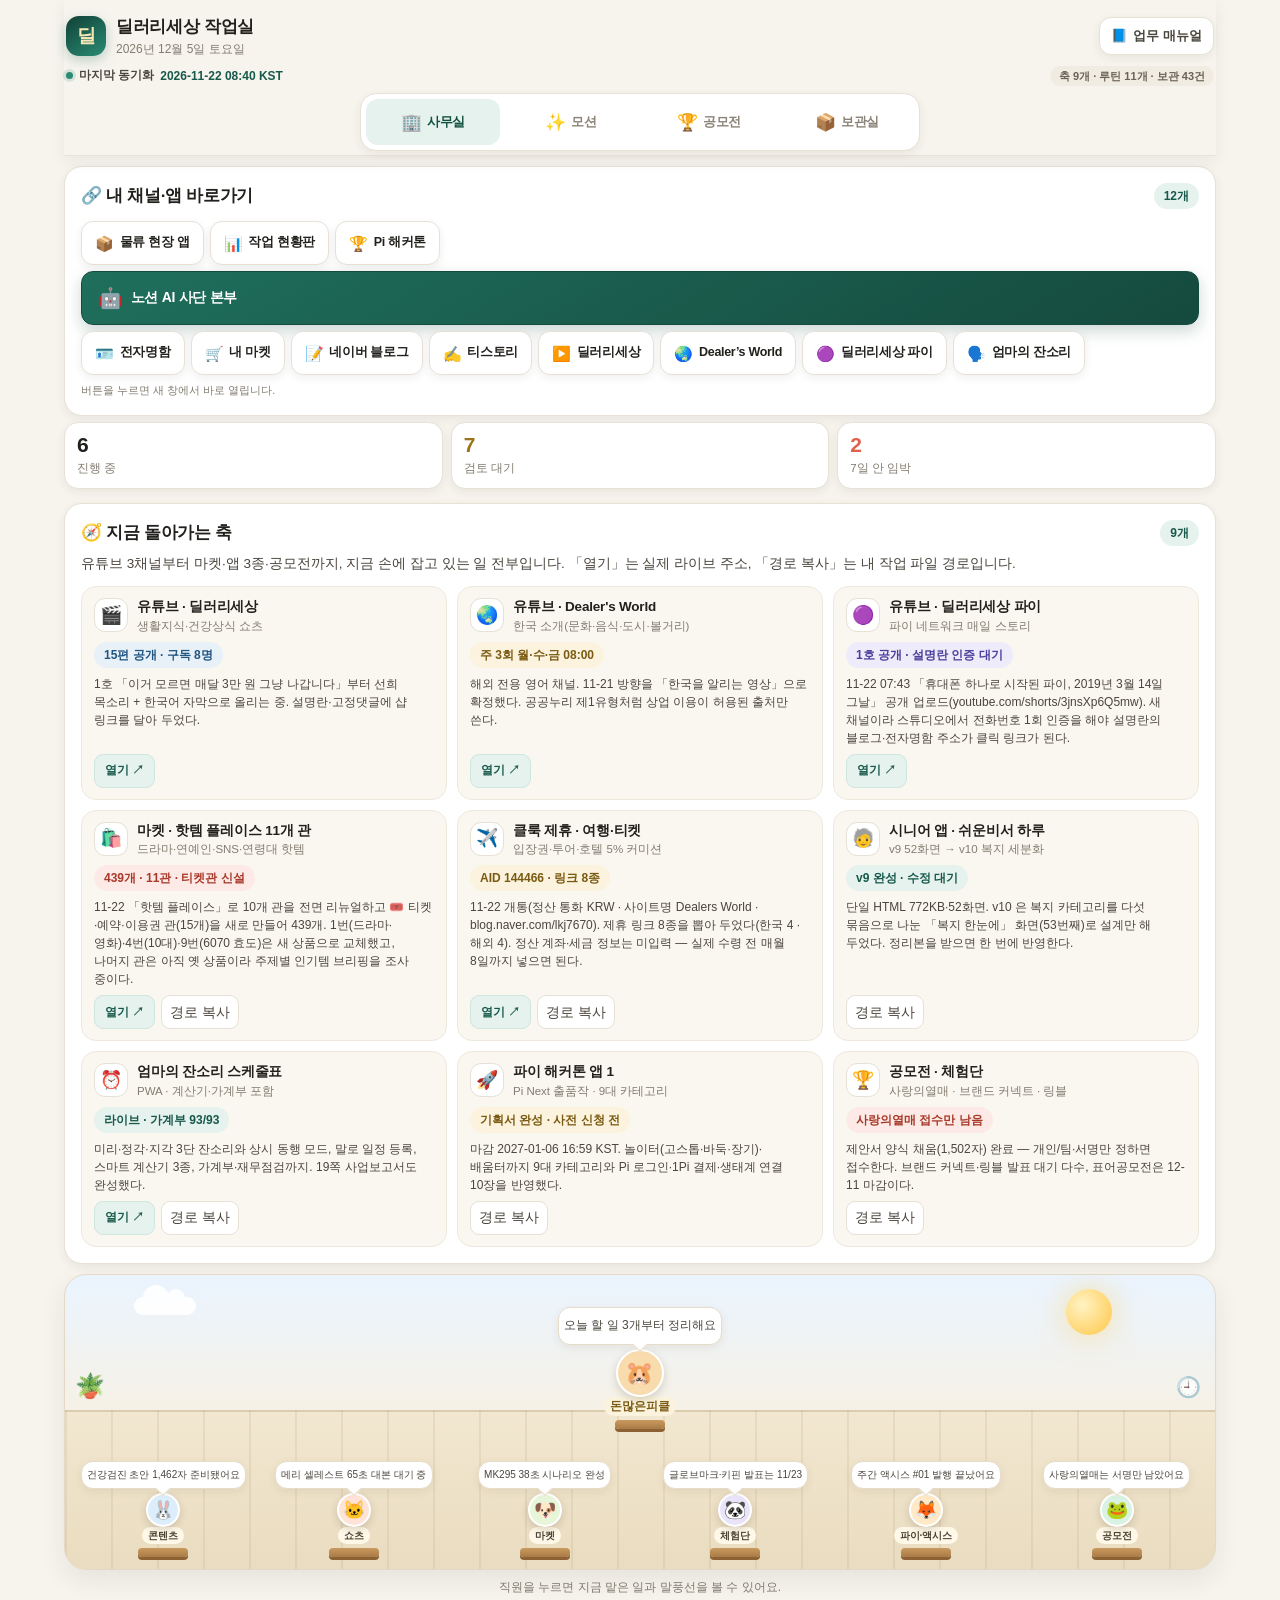
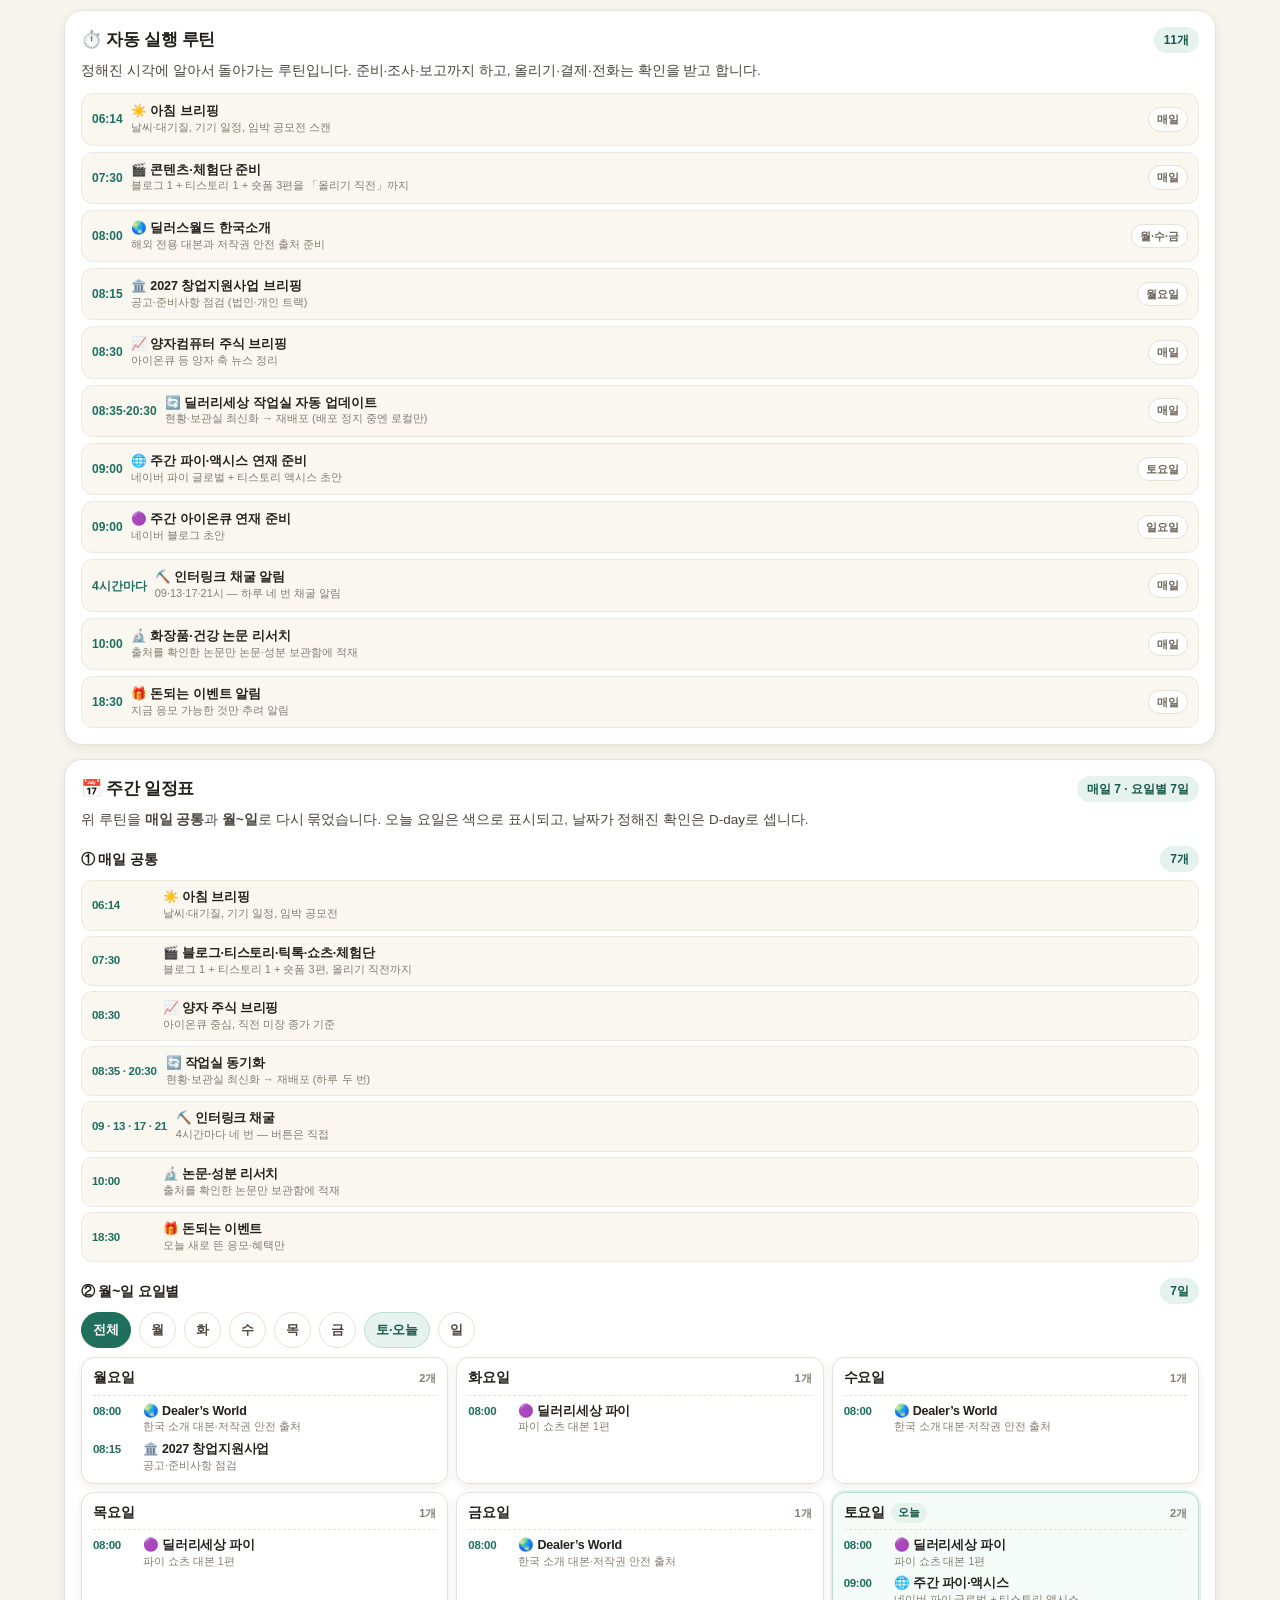
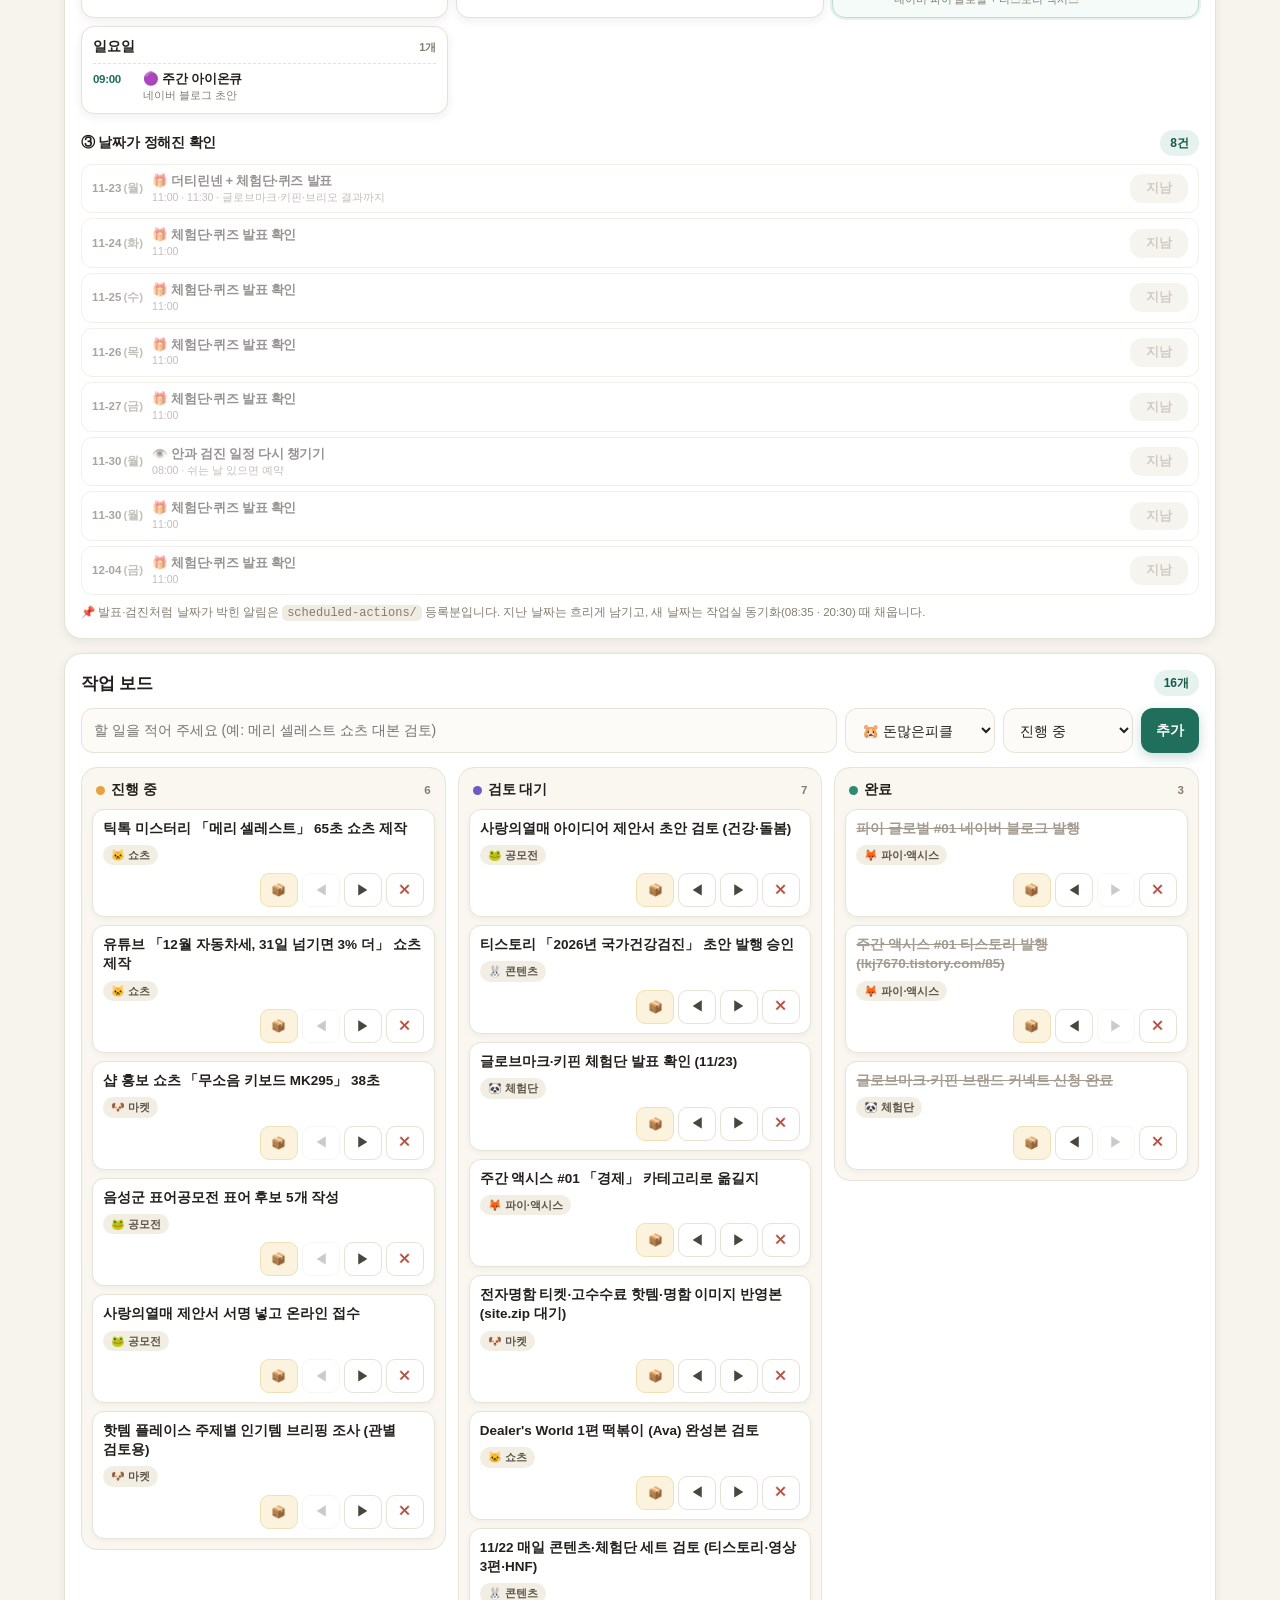
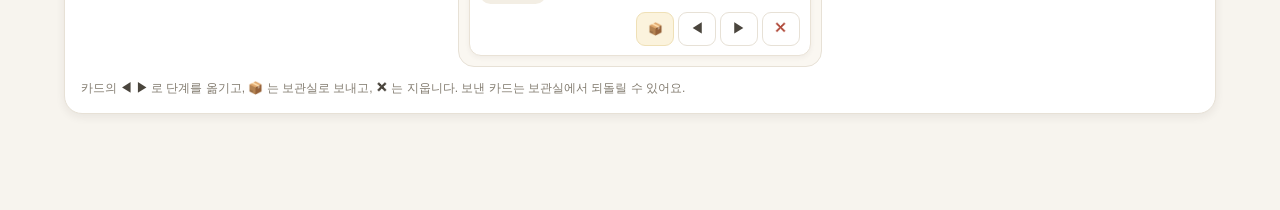
==== commit fece8977: "바로가기 3개 추가 — 📦 물류 현장 앱(빈 틀)·📊 작업 현황판·🏆 Pi 해커톤 (캐시 v13)" ====
--- a/index.html
+++ b/index.html
@@ -61,9 +61,12 @@
       <div class="panel quickbar-panel">
         <div class="panel-head">
           <h2>🔗 내 채널·앱 바로가기</h2>
-          <span class="chip soft">9개</span>
+          <span class="chip soft">12개</span>
         </div>
         <nav class="quickbar" aria-label="내 채널과 앱 바로가기">
+          <a class="q" href="logistics.html" target="_blank" rel="noopener"><span aria-hidden="true">📦</span>물류 현장 앱</a>
+          <a class="q" href="progress.html" target="_blank" rel="noopener"><span aria-hidden="true">📊</span>작업 현황판</a>
+          <a class="q" href="https://developers.minepi.com" target="_blank" rel="noopener"><span aria-hidden="true">🏆</span>Pi 해커톤</a>
           <a class="q feature" href="https://app.notion.com/p/AI-42178fe6d7a18123b6aee8c15f9fa843" target="_blank" rel="noopener"><span aria-hidden="true">🤖</span>노션 AI 사단 본부</a>
           <a class="q" href="https://lkj7670.github.io/Dealer-card/" target="_blank" rel="noopener"><span aria-hidden="true">🪪</span>전자명함</a>
           <a class="q" href="https://cshop.naver.com/dealerisesang" target="_blank" rel="noopener"><span aria-hidden="true">🛒</span>내 마켓</a>
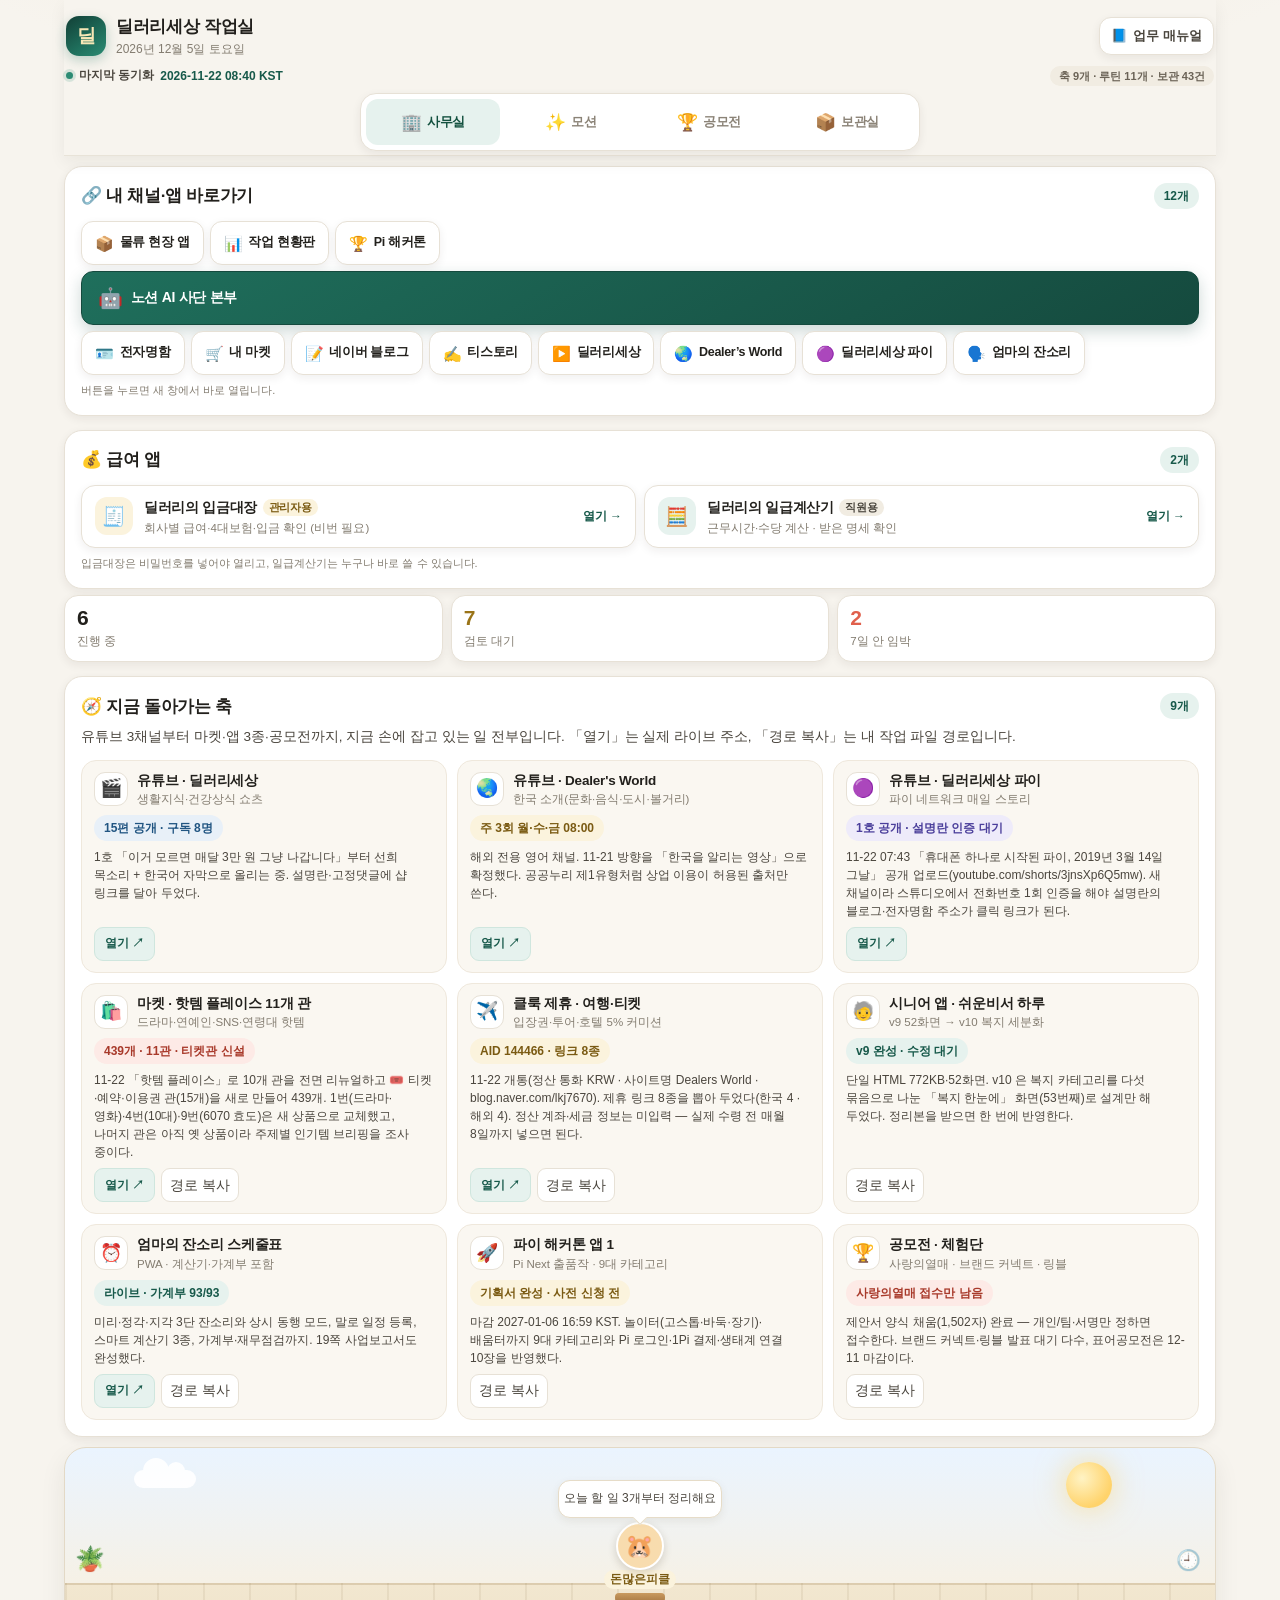
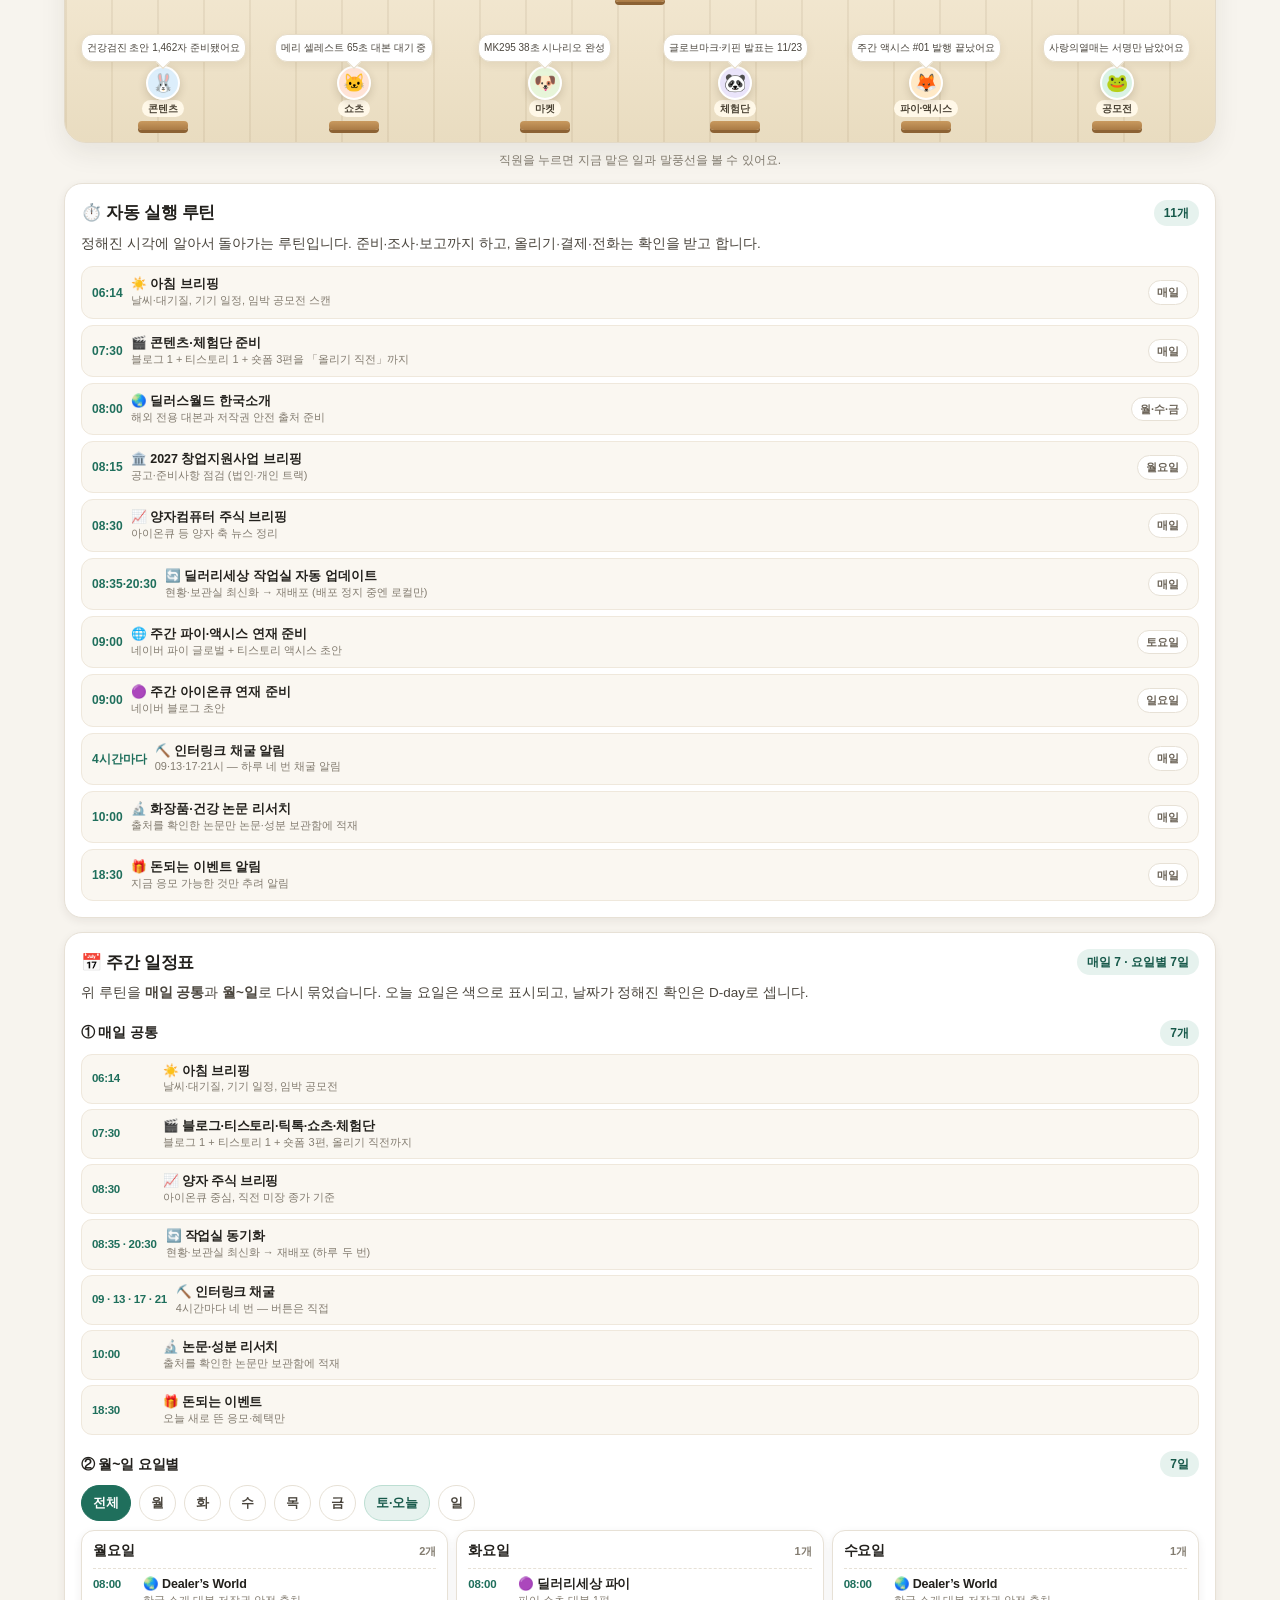
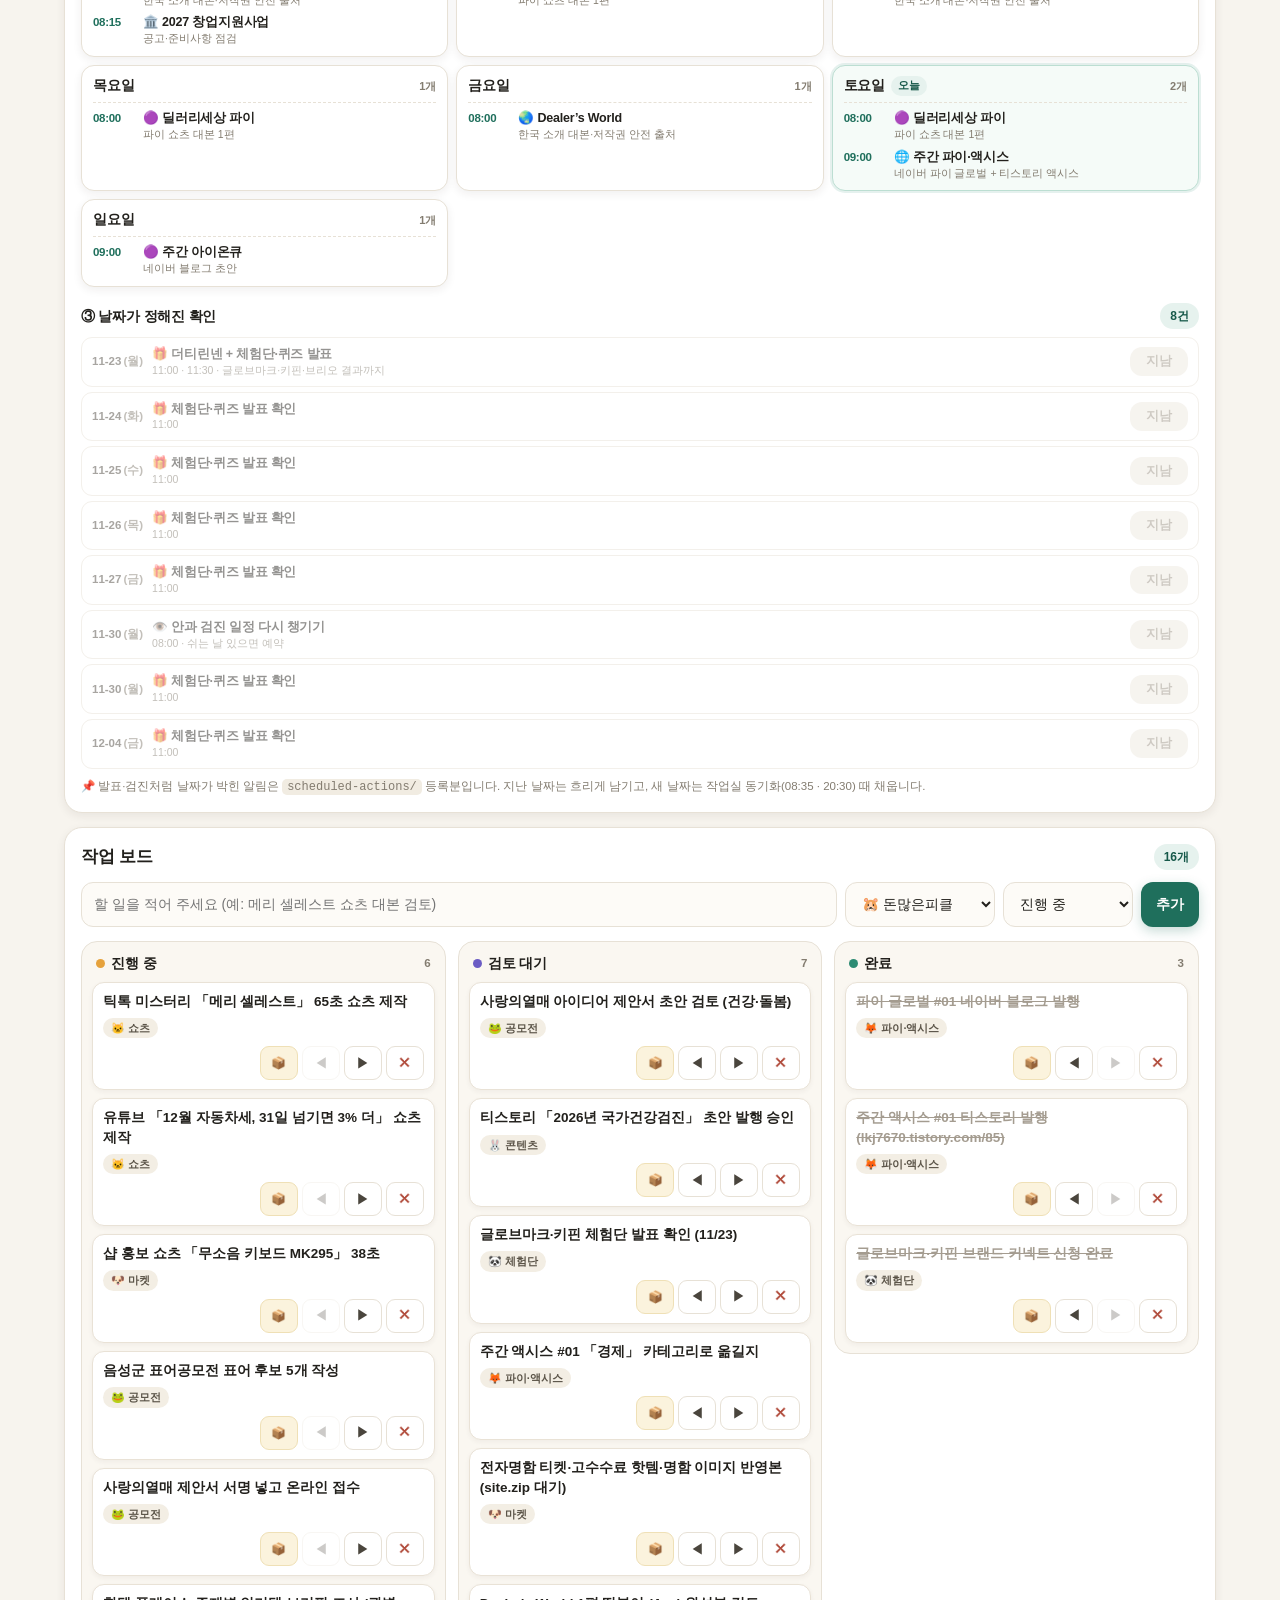
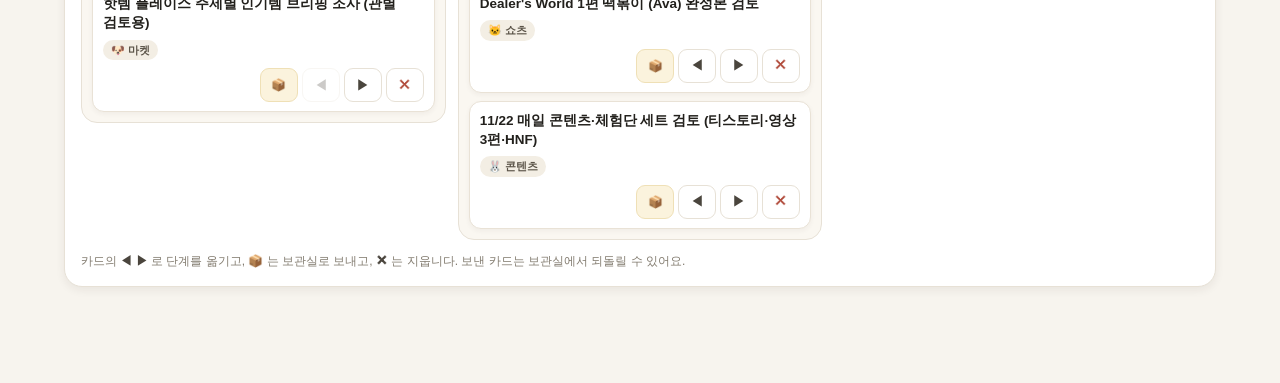
==== commit 3cad07e2: "작업실 메인에 급여 앱 버튼 2개 추가 (입금대장·일급계산기)" ====
--- a/index.html
+++ b/index.html
@@ -80,6 +80,32 @@
         <p class="quick-hint">버튼을 누르면 새 창에서 바로 열립니다.</p>
       </div>
 
+      <div class="panel">
+        <div class="panel-head">
+          <h2>💰 급여 앱</h2>
+          <span class="chip soft">2개</span>
+        </div>
+        <nav class="pay-cards" aria-label="급여 앱 바로가기">
+          <a class="pay-card admin" href="daily-pay-admin.html" target="_blank" rel="noopener">
+            <span class="pay-ico" aria-hidden="true">🧾</span>
+            <span class="pay-txt">
+              <b>딜러리의 입금대장 <span class="pay-tag">관리자용</span></b>
+              <small>회사별 급여·4대보험·입금 확인 (비번 필요)</small>
+            </span>
+            <span class="pay-go" aria-hidden="true">열기 →</span>
+          </a>
+          <a class="pay-card" href="daily-pay.html" target="_blank" rel="noopener">
+            <span class="pay-ico" aria-hidden="true">🧮</span>
+            <span class="pay-txt">
+              <b>딜러리의 일급계산기 <span class="pay-tag">직원용</span></b>
+              <small>근무시간·수당 계산 · 받은 명세 확인</small>
+            </span>
+            <span class="pay-go" aria-hidden="true">열기 →</span>
+          </a>
+        </nav>
+        <p class="quick-hint">입금대장은 비밀번호를 넣어야 열리고, 일급계산기는 누구나 바로 쓸 수 있습니다.</p>
+      </div>
+
       <div class="stats" id="officeStats"></div>
 
       <div class="panel">
--- a/styles.css
+++ b/styles.css
@@ -578,6 +578,33 @@
 .q.feature span{font-size:20px}
 .q.feature:hover{background:linear-gradient(150deg,#23816b,#17594a);border-color:#17594a}
 .quick-hint{font-size:11px;color:var(--muted);margin-top:7px}
+/* 💰 급여 앱 — 입금대장(관리자)·일급계산기(직원) */
+.pay-cards{display:grid;gap:8px}
+.pay-card{
+  display:flex;align-items:center;gap:11px;min-height:58px;padding:11px 13px;
+  background:#fff;border:1px solid var(--line);border-radius:14px;
+  box-shadow:var(--shadow-sm);text-decoration:none;color:var(--ink);
+  transition:transform .12s ease,background .12s ease,border-color .12s ease;
+}
+.pay-card:hover{background:#fdfbf7;border-color:#d9d0bf}
+.pay-card:active{transform:scale(.99)}
+.pay-ico{
+  flex:0 0 38px;width:38px;height:38px;border-radius:12px;display:grid;place-items:center;
+  font-size:19px;line-height:1;background:var(--brand-soft);
+}
+.pay-card.admin .pay-ico{background:var(--gold-soft)}
+.pay-txt{flex:1;min-width:0;display:block}
+.pay-txt b{display:block;font-size:14px;font-weight:800;letter-spacing:-.3px;word-break:keep-all}
+.pay-txt small{display:block;margin-top:2px;font-size:11.5px;color:var(--muted);line-height:1.45;word-break:keep-all}
+.pay-tag{
+  display:inline-block;margin-left:2px;padding:1px 6px;border-radius:999px;
+  background:#f1ece2;color:var(--ink-2);font-size:10.5px;font-weight:800;vertical-align:1px;
+}
+.pay-card.admin .pay-tag{background:var(--gold-soft);color:#7a5a12}
+.pay-go{flex:0 0 auto;font-size:12px;font-weight:800;color:#17594a;white-space:nowrap}
+@media (min-width:760px){
+  .pay-cards{grid-template-columns:1fr 1fr}
+}
 @media (max-width:360px){ .q{font-size:10.5px;min-height:58px} .q span{font-size:16px} }
 @media (min-width:760px){
   .quickbar{display:flex;flex-wrap:wrap}
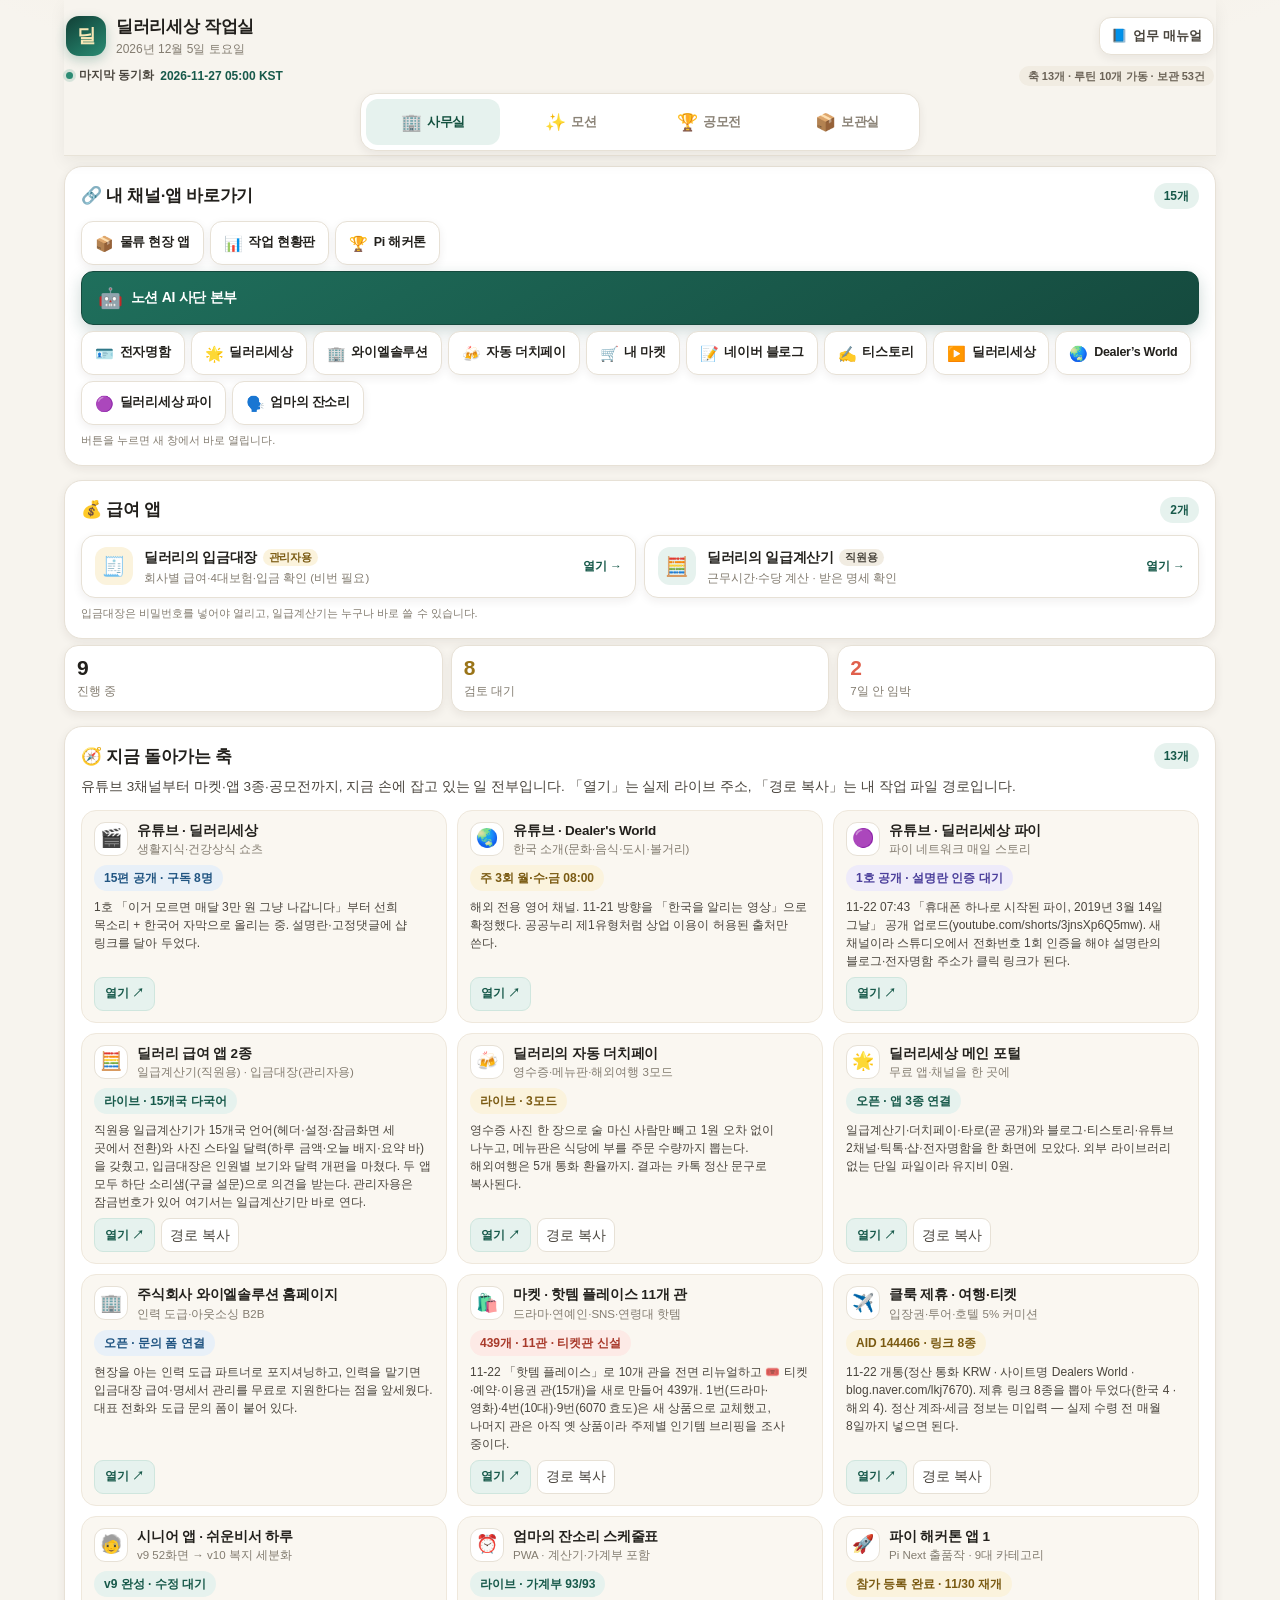
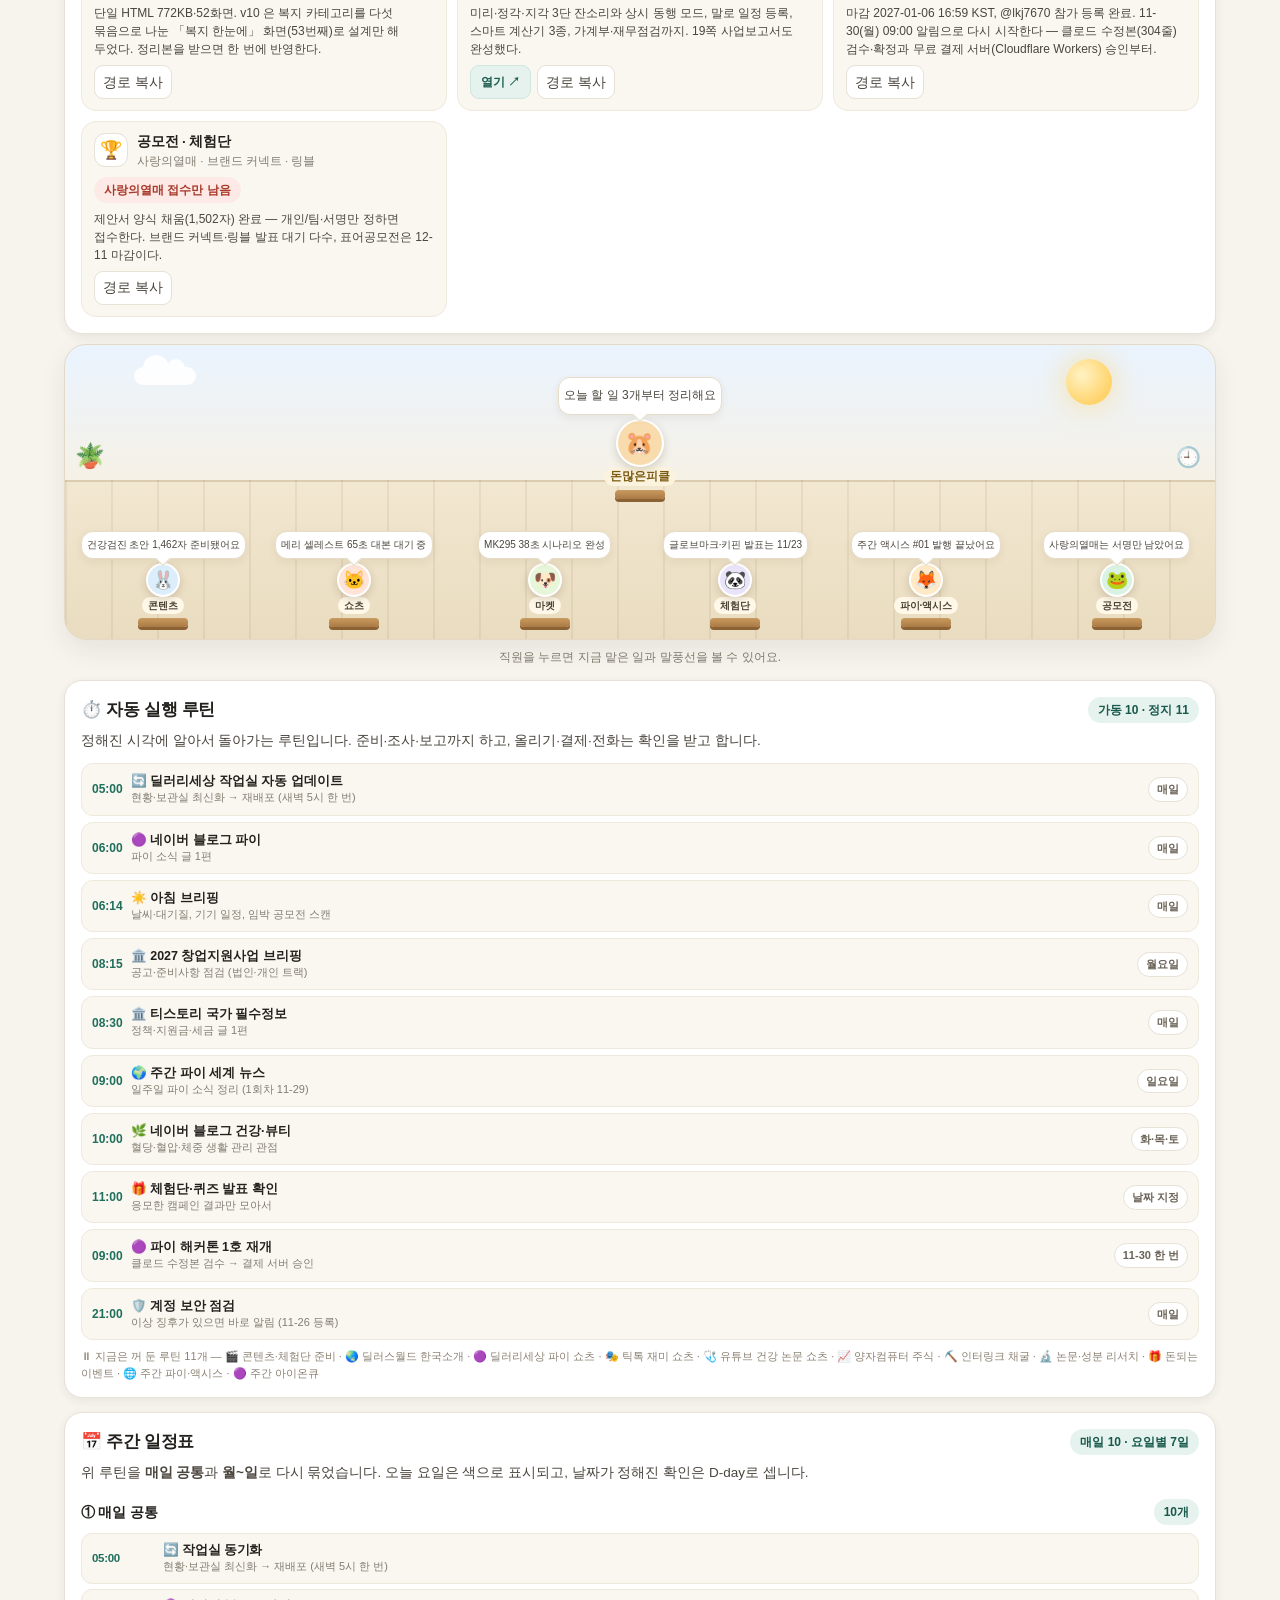
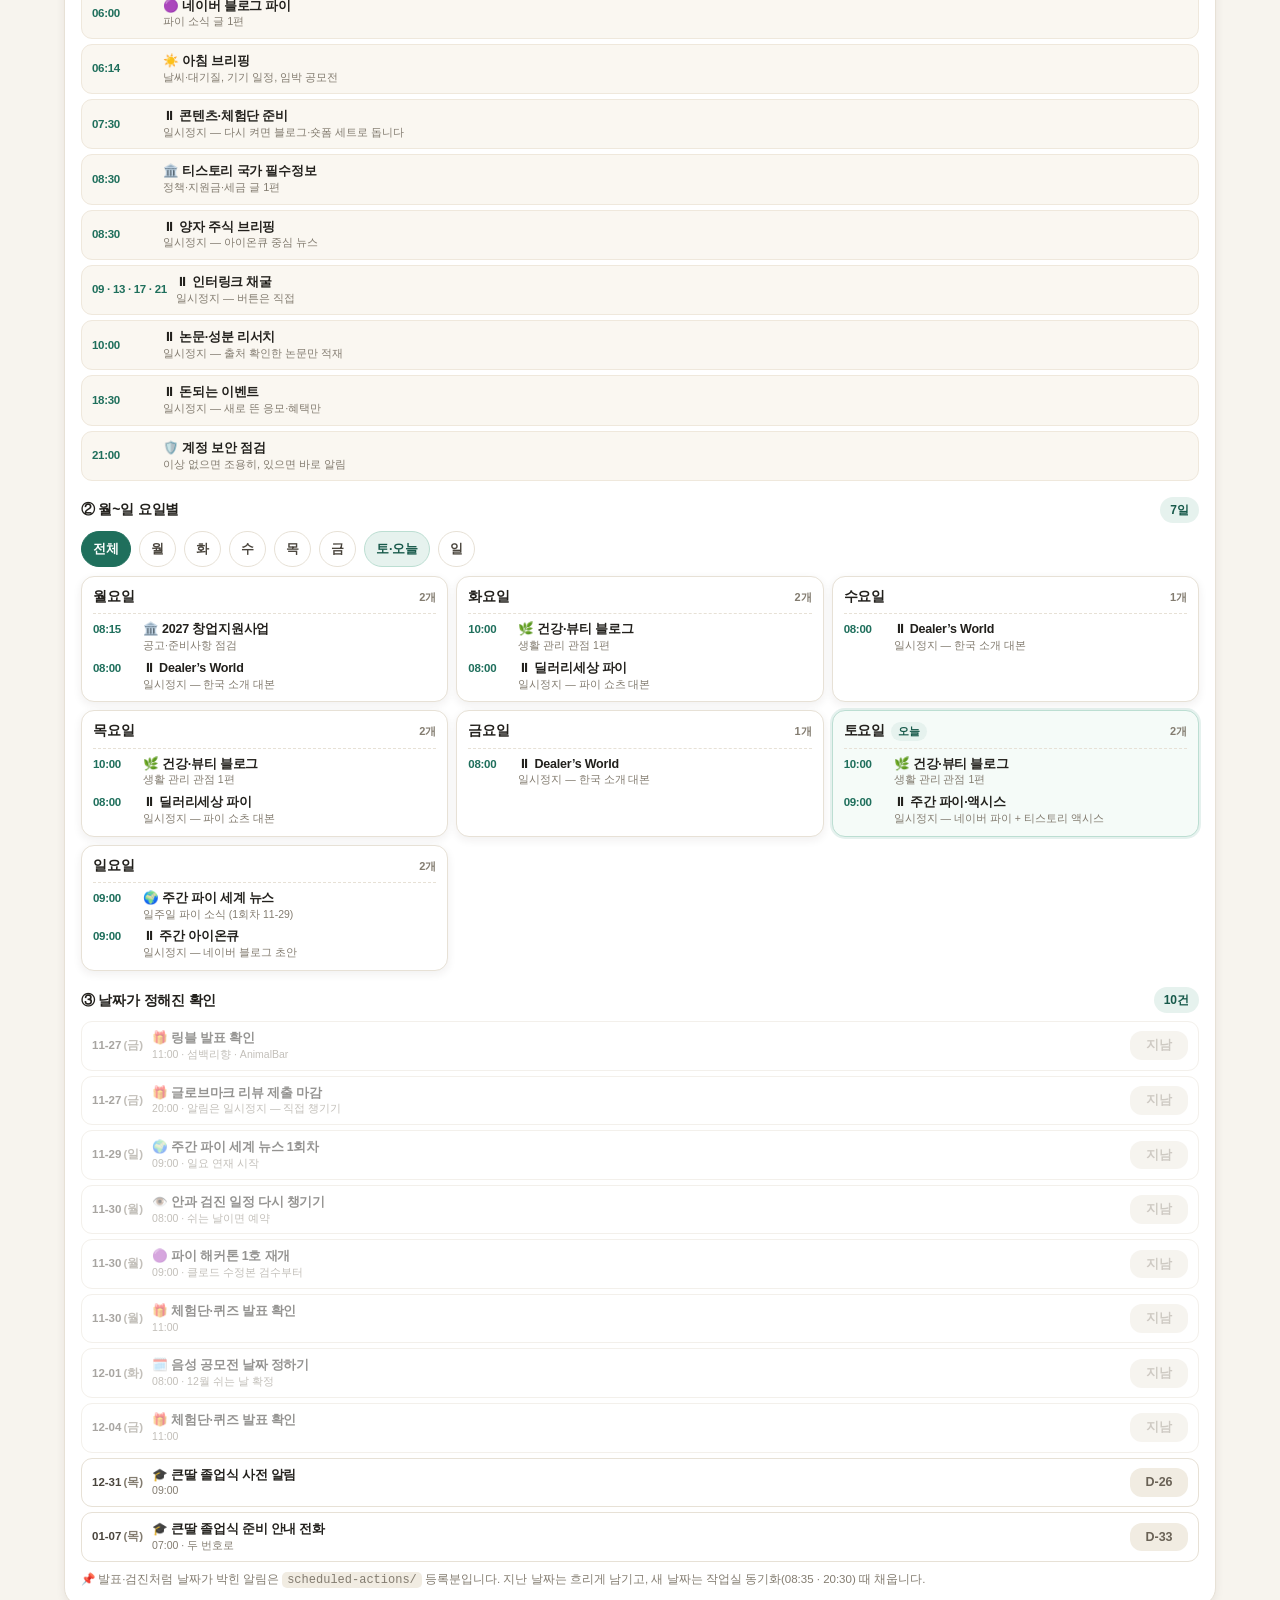
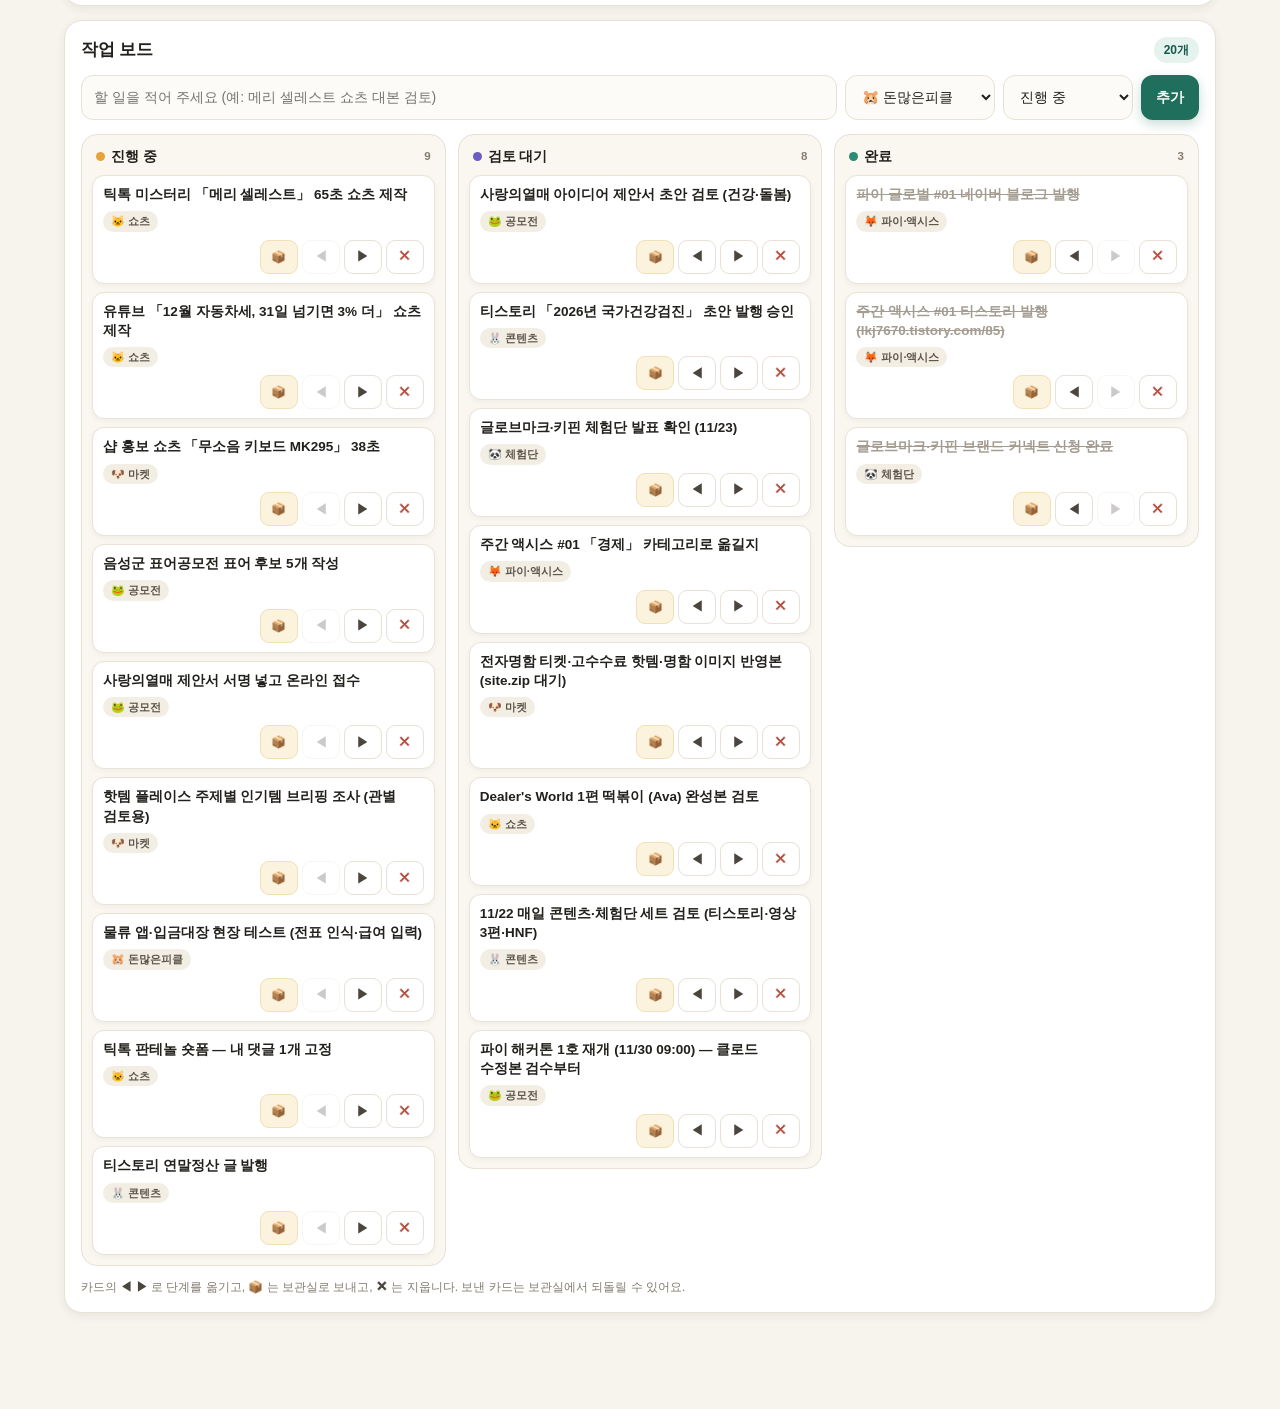
==== commit c6cadecd: "작업실 현황·보관실 최신화 (2026-11-27 05:00) 보관실 신규 10건(자동 더치페이·일급계산기 15개국 다국어·입금대장 인원별 보기·딜러리세상 포털·와이엘솔루션 홈페이지" ====
--- a/index.html
+++ b/index.html
@@ -61,7 +61,7 @@
       <div class="panel quickbar-panel">
         <div class="panel-head">
           <h2>🔗 내 채널·앱 바로가기</h2>
-          <span class="chip soft">12개</span>
+          <span class="chip soft">15개</span>
         </div>
         <nav class="quickbar" aria-label="내 채널과 앱 바로가기">
           <a class="q" href="logistics.html" target="_blank" rel="noopener"><span aria-hidden="true">📦</span>물류 현장 앱</a>
@@ -69,6 +69,9 @@
           <a class="q" href="https://developers.minepi.com" target="_blank" rel="noopener"><span aria-hidden="true">🏆</span>Pi 해커톤</a>
           <a class="q feature" href="https://app.notion.com/p/AI-42178fe6d7a18123b6aee8c15f9fa843" target="_blank" rel="noopener"><span aria-hidden="true">🤖</span>노션 AI 사단 본부</a>
           <a class="q" href="https://lkj7670.github.io/Dealer-card/" target="_blank" rel="noopener"><span aria-hidden="true">🪪</span>전자명함</a>
+          <a class="q" href="https://lkj7670.github.io/dealerisesang/" target="_blank" rel="noopener"><span aria-hidden="true">🌟</span>딜러리세상</a>
+          <a class="q" href="https://lkj7670.github.io/yl-solution/" target="_blank" rel="noopener"><span aria-hidden="true">🏢</span>와이엘솔루션</a>
+          <a class="q" href="https://lkj7670.github.io/Dealer-studio/dutch-pay.html" target="_blank" rel="noopener"><span aria-hidden="true">🍻</span>자동 더치페이</a>
           <a class="q" href="https://cshop.naver.com/dealerisesang" target="_blank" rel="noopener"><span aria-hidden="true">🛒</span>내 마켓</a>
           <a class="q" href="https://blog.naver.com/lkj7670" target="_blank" rel="noopener"><span aria-hidden="true">📝</span>네이버 블로그</a>
           <a class="q" href="https://lkj7670.tistory.com" target="_blank" rel="noopener"><span aria-hidden="true">✍️</span>티스토리</a>
@@ -137,6 +140,7 @@
         </div>
         <p class="lead">정해진 시각에 알아서 돌아가는 루틴입니다. 준비·조사·보고까지 하고, 올리기·결제·전화는 확인을 받고 합니다.</p>
         <div class="routines" id="routines"></div>
+        <p class="r-off" id="routinesOff" hidden></p>
       </div>
 
       <div class="panel" id="weeklyPanel">
--- a/styles.css
+++ b/styles.css
@@ -605,6 +605,10 @@
 @media (min-width:760px){
   .pay-cards{grid-template-columns:1fr 1fr}
 }
+@media (max-width:420px){
+  .pay-go{display:none}
+  .pay-ico{flex-basis:34px;width:34px;height:34px;font-size:17px}
+}
 @media (max-width:360px){ .q{font-size:10.5px;min-height:58px} .q span{font-size:16px} }
 @media (min-width:760px){
   .quickbar{display:flex;flex-wrap:wrap}
@@ -653,6 +657,7 @@
 .r-main b{display:block;font-size:12.5px;line-height:1.35}
 .r-main span{display:block;font-size:11px;color:var(--muted);line-height:1.4}
 .r-days{font-size:11px;font-weight:700;color:#6a6256;background:#fff;border:1px solid var(--line);border-radius:999px;padding:3px 8px;white-space:nowrap}
+.r-off{margin:8px 0 0;font-size:11px;line-height:1.5;color:#8b8172}
 @media (max-width:400px){
   .routine{gap:6px;padding:9px 8px}
   .r-time{font-size:11px}
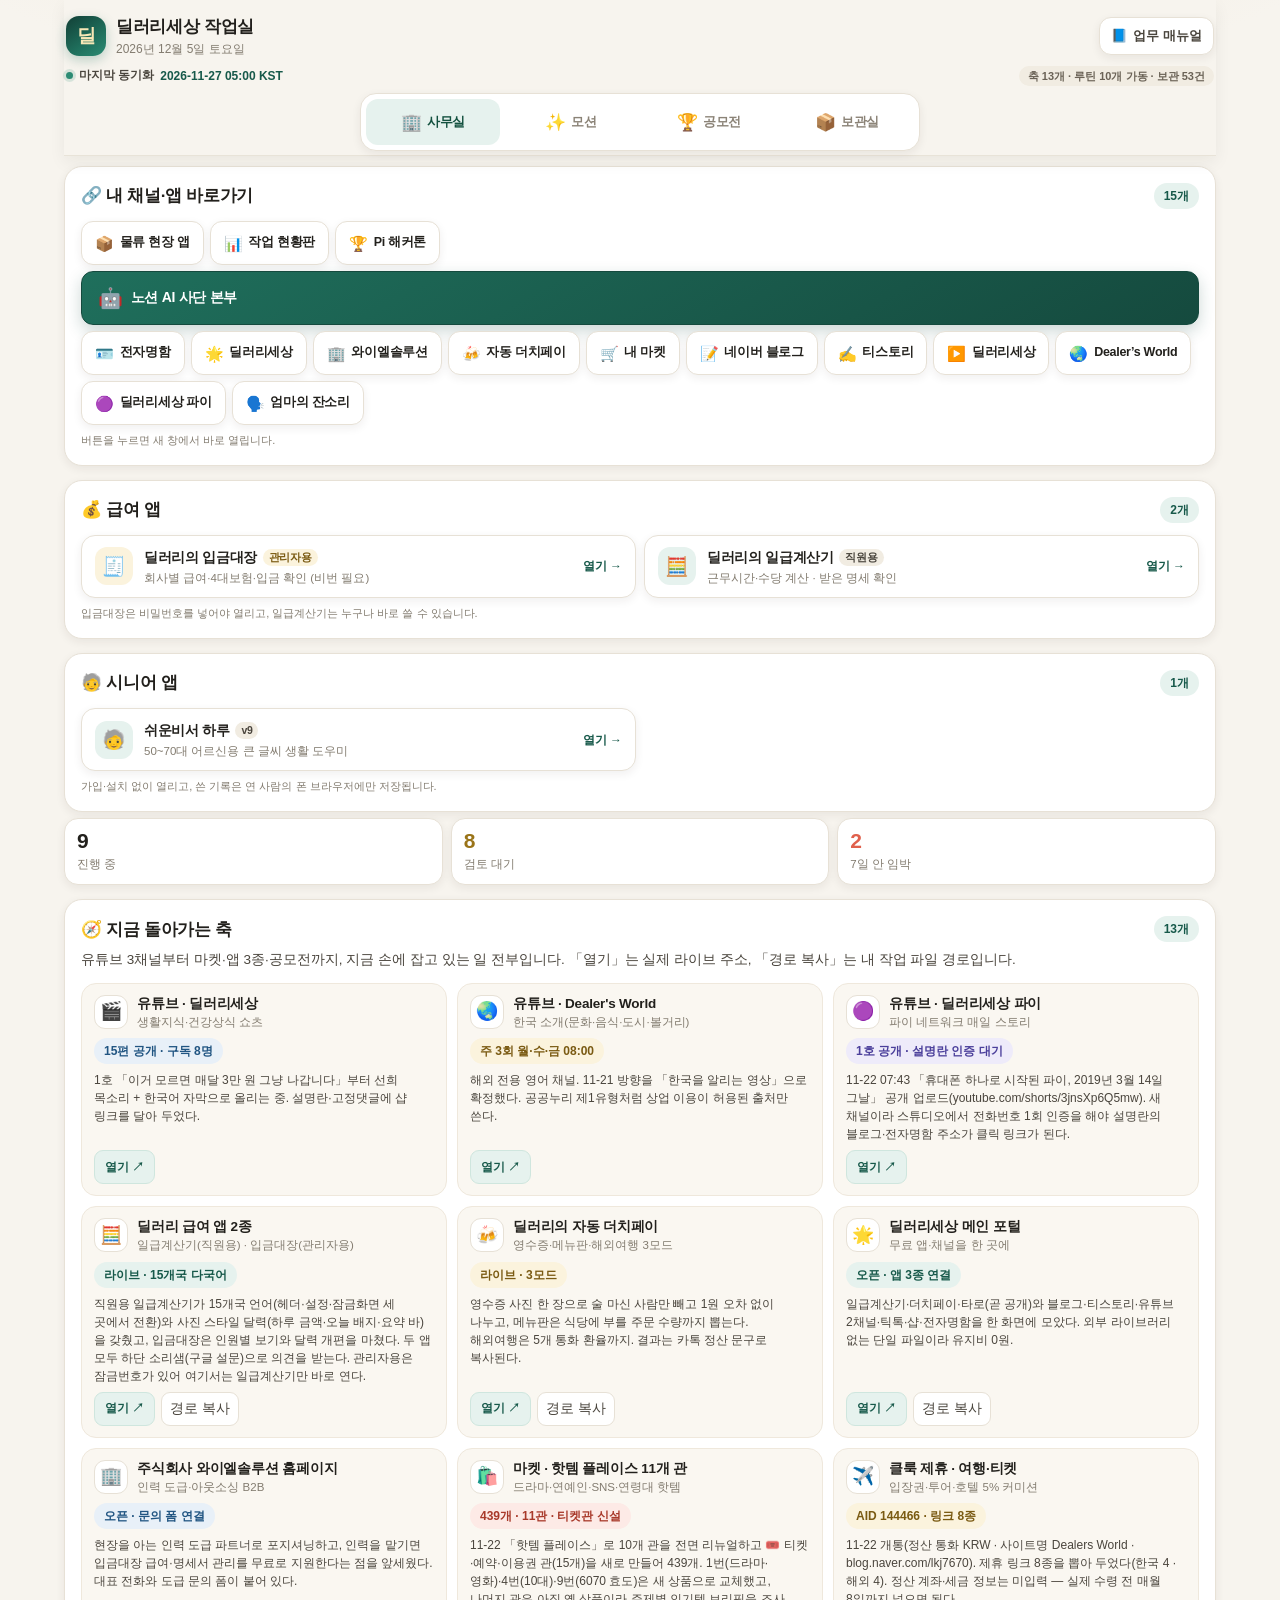
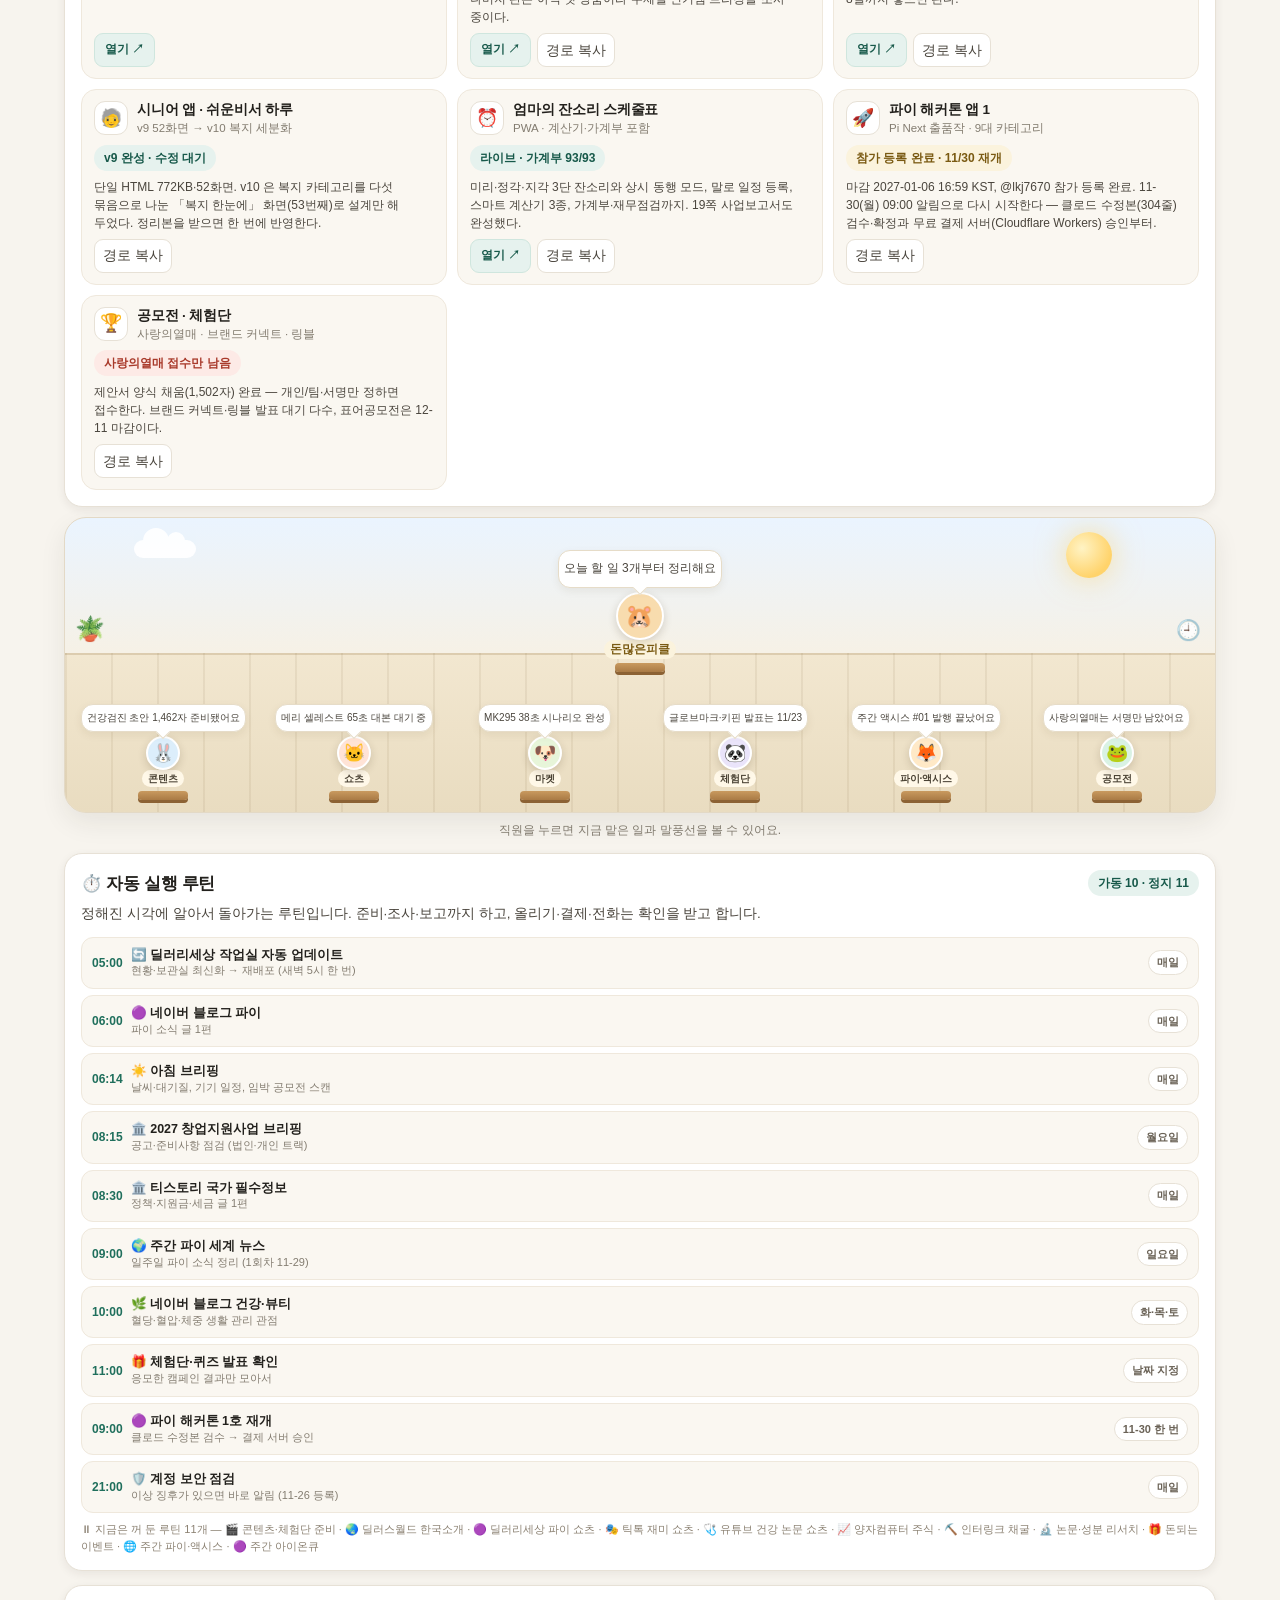
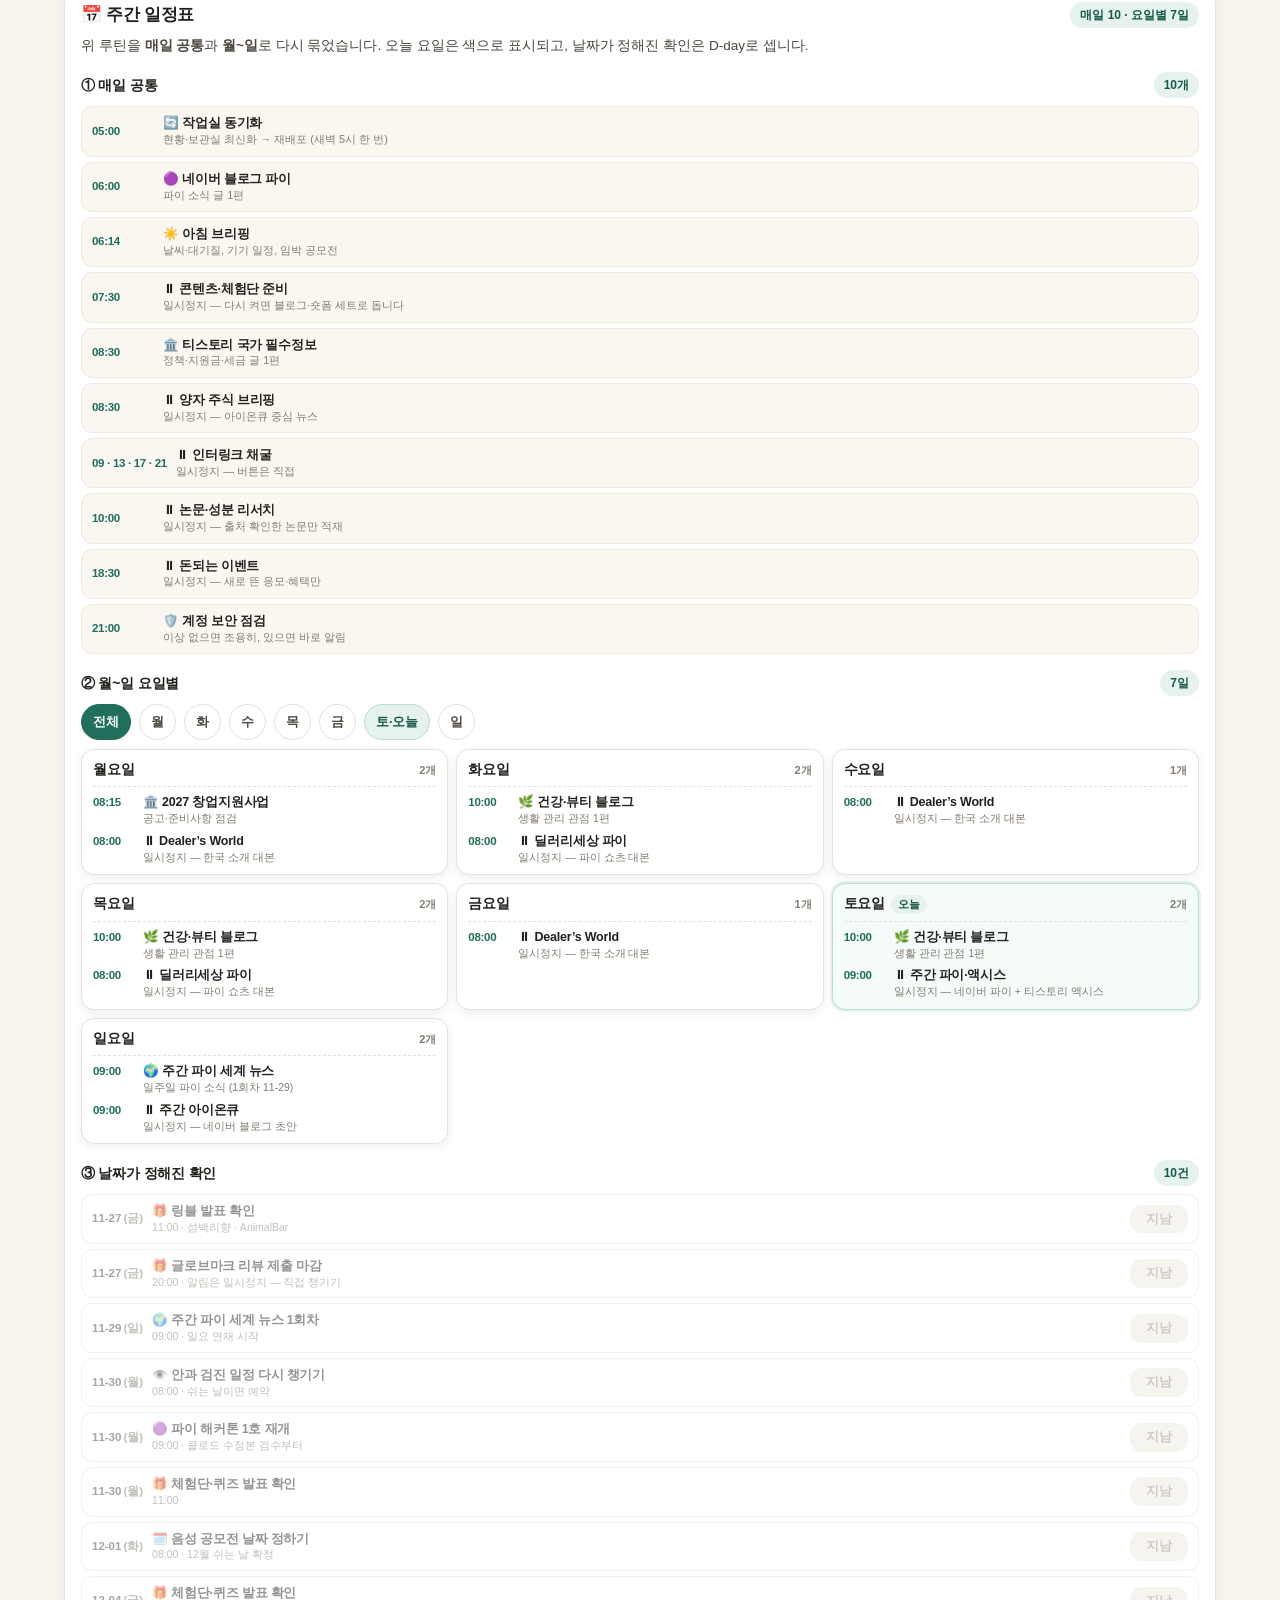
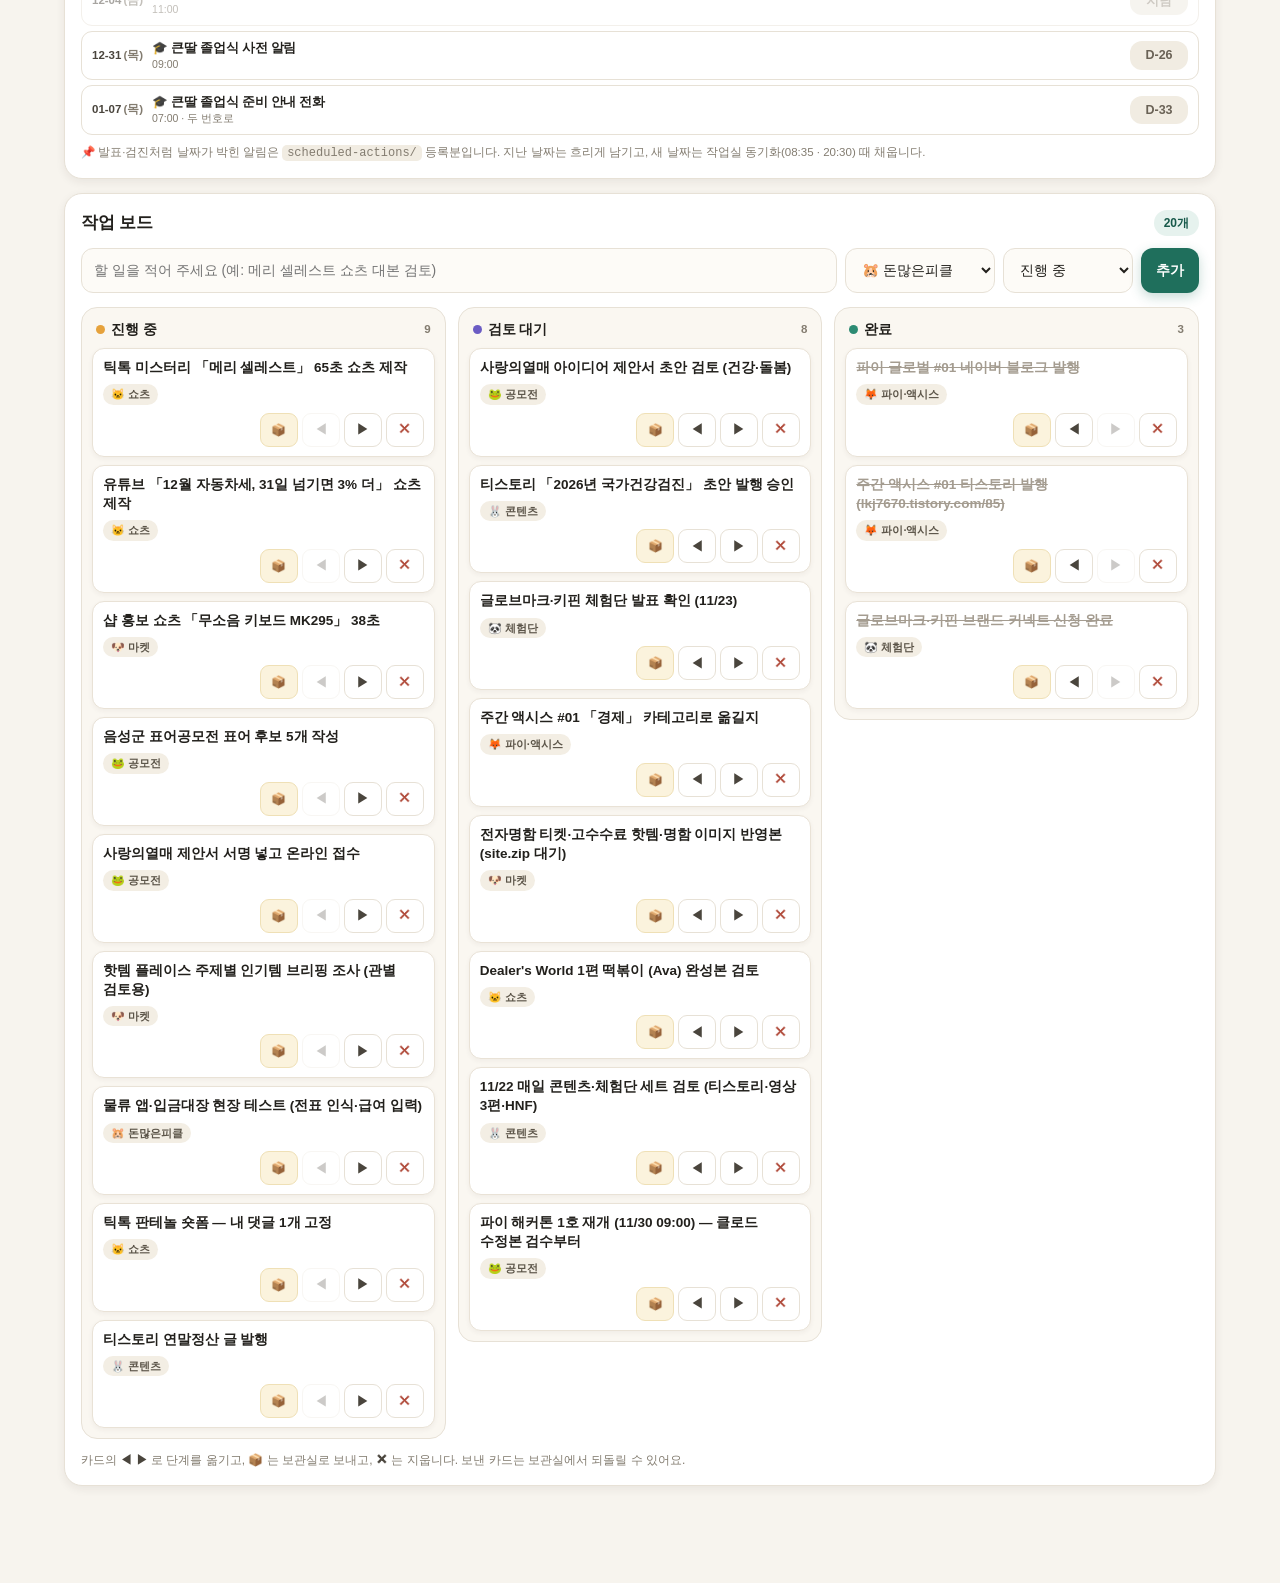
==== commit 152c2d49: "작업실 첫 화면에 시니어 앱 '쉬운비서 하루' 카드 추가" ====
--- a/index.html
+++ b/index.html
@@ -109,6 +109,24 @@
         <p class="quick-hint">입금대장은 비밀번호를 넣어야 열리고, 일급계산기는 누구나 바로 쓸 수 있습니다.</p>
       </div>
 
+      <div class="panel">
+        <div class="panel-head">
+          <h2>🧓 시니어 앱</h2>
+          <span class="chip soft">1개</span>
+        </div>
+        <nav class="pay-cards" aria-label="시니어 앱 바로가기">
+          <a class="pay-card" href="haru/" target="_blank" rel="noopener">
+            <span class="pay-ico" aria-hidden="true">🧓</span>
+            <span class="pay-txt">
+              <b>쉬운비서 하루 <span class="pay-tag">v9</span></b>
+              <small>50~70대 어르신용 큰 글씨 생활 도우미</small>
+            </span>
+            <span class="pay-go" aria-hidden="true">열기 →</span>
+          </a>
+        </nav>
+        <p class="quick-hint">가입·설치 없이 열리고, 쓴 기록은 연 사람의 폰 브라우저에만 저장됩니다.</p>
+      </div>
+
       <div class="stats" id="officeStats"></div>
 
       <div class="panel">
@@ -266,7 +284,7 @@
           <button class="btn ghost small" type="button" id="archClear">초기화</button>
         </div>
         <div class="chip-row" id="archCats" role="group" aria-label="분야 필터"></div>
-        <p class="arch-hint">🔬 <b>논문·성분</b> 보관함은 매일 10:00 루틴이 출처를 확인한 자료만 날짜·출처와 함께 쌓을 예정입니다(첫 실행 전).</p>
+        <p class="arch-hint">🔬 <b>논문·성분</b> 보관함은 출처를 확인한 자료만 날짜·출처와 함께 쌓습니다. 지금은 해당 루틴이 일시정지 상태라 직접 넣은 것만 보여요.</p>
       </div>
 
       <div class="arch-list" id="archList"></div>
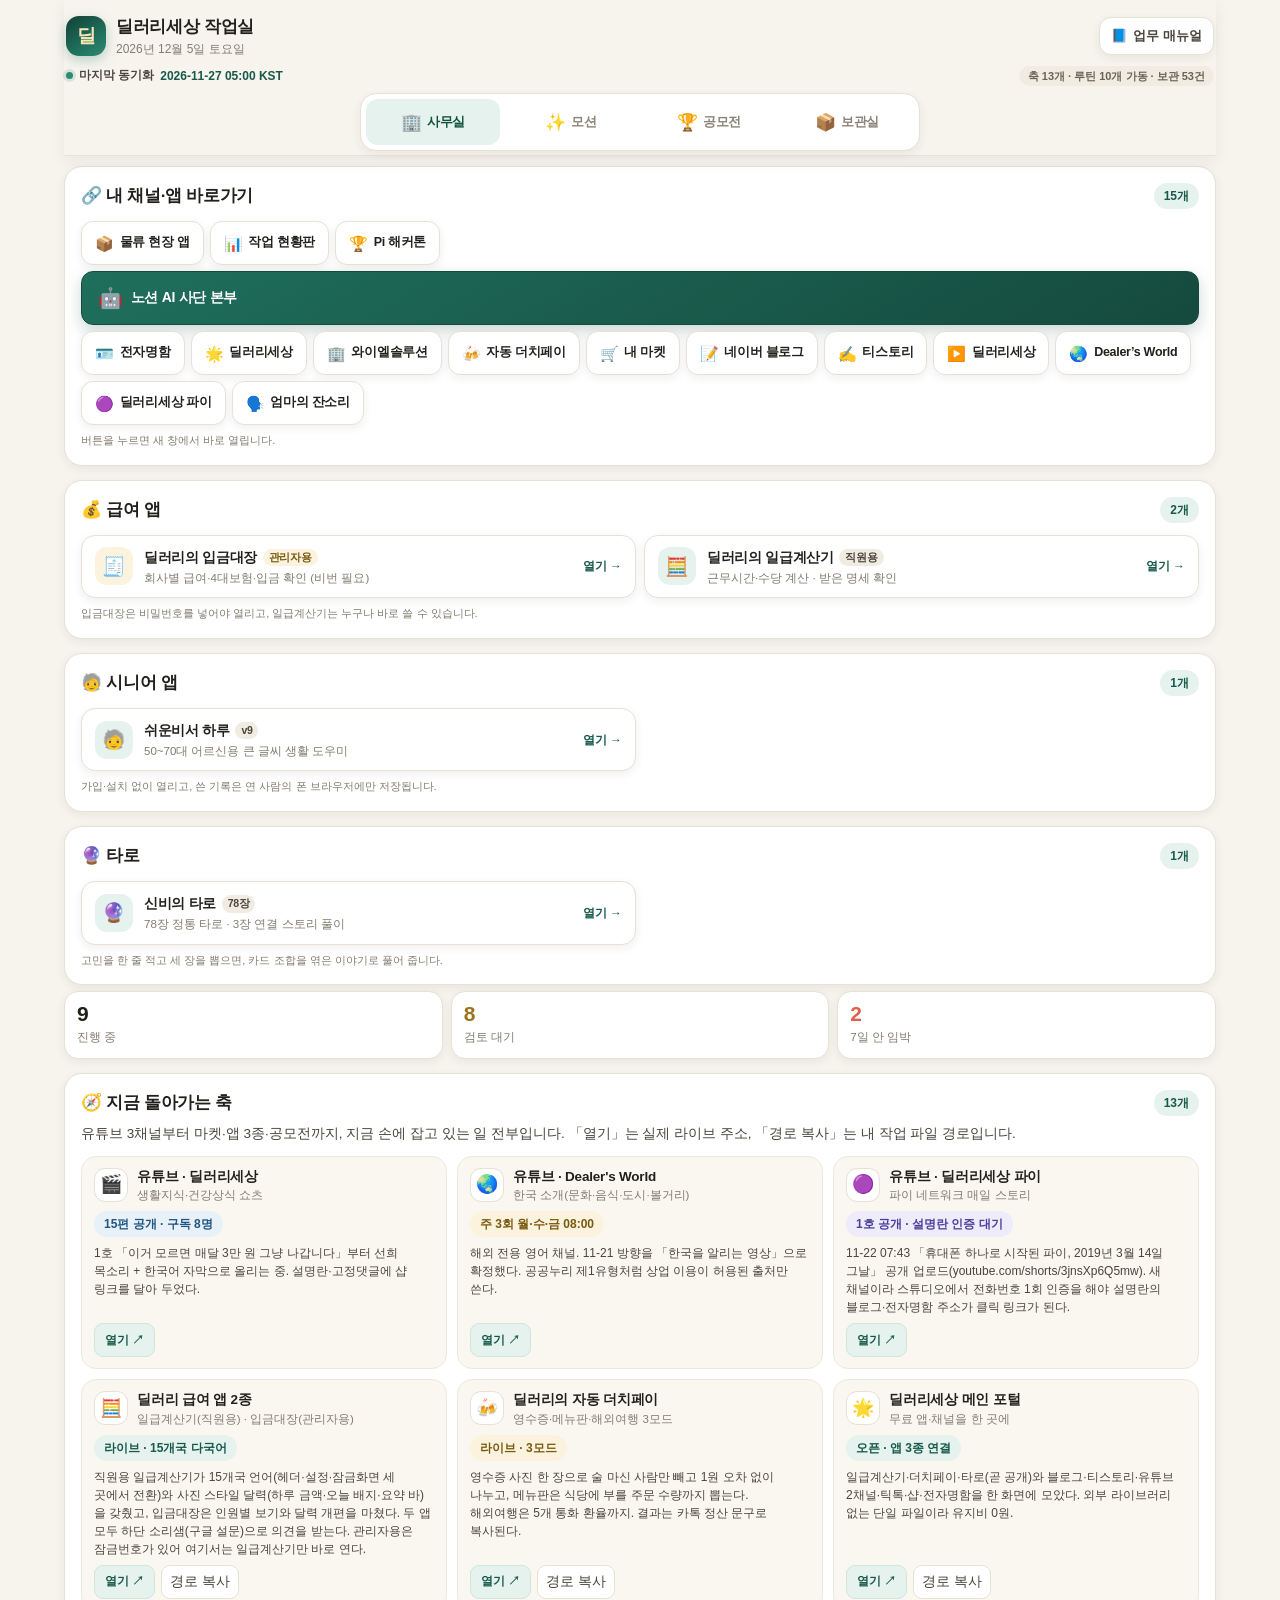
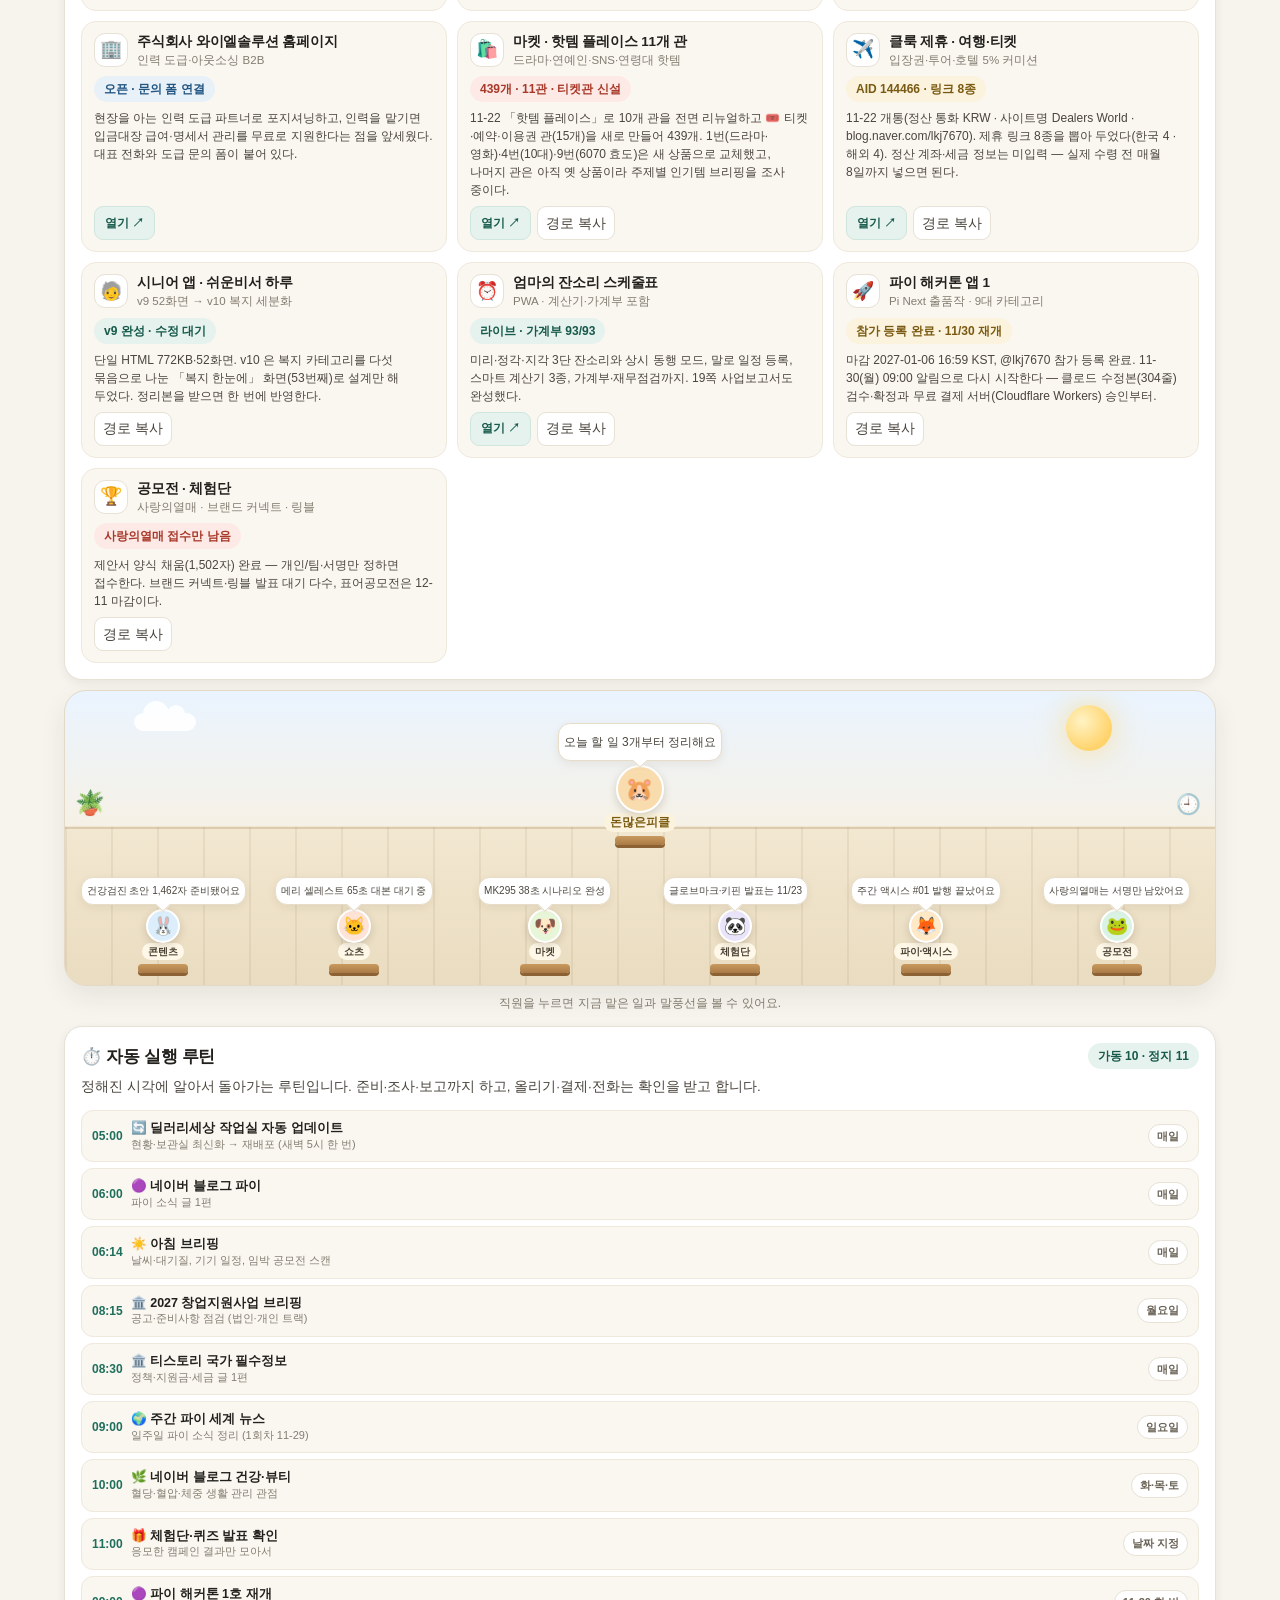
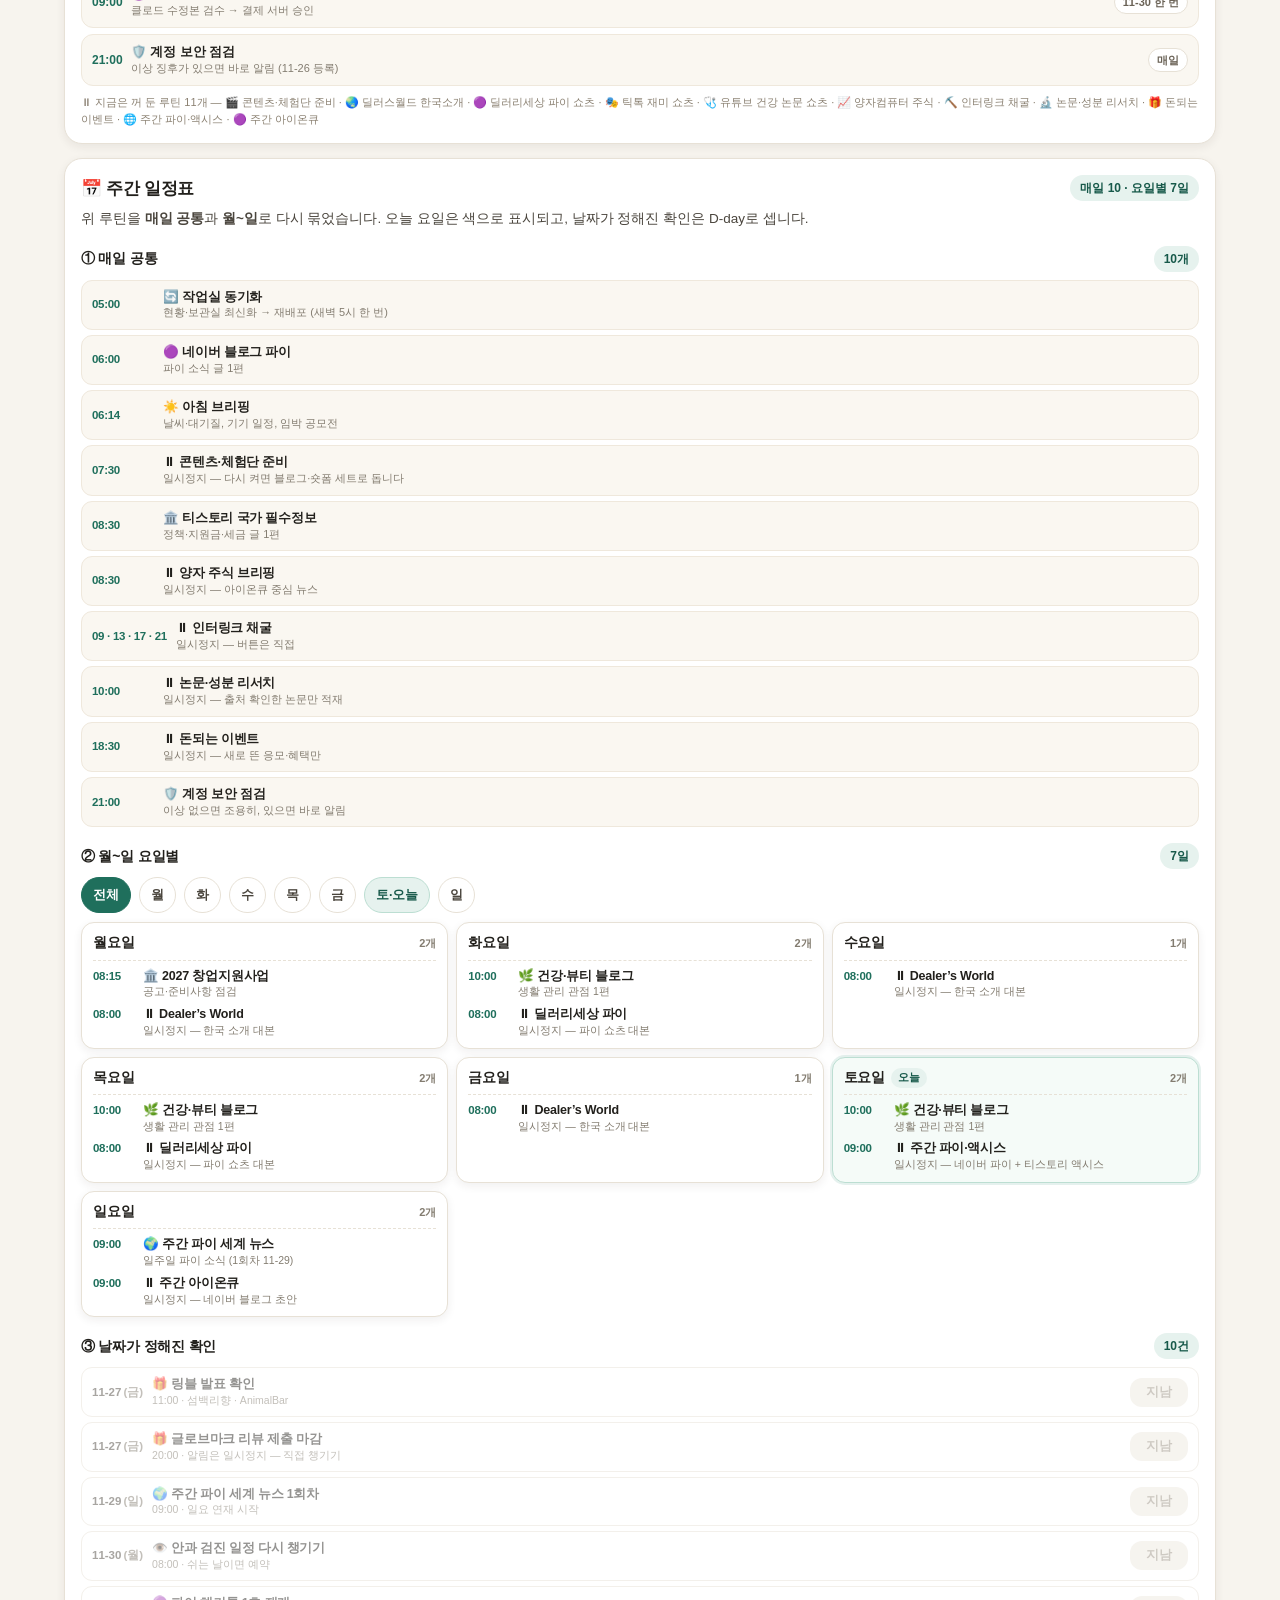
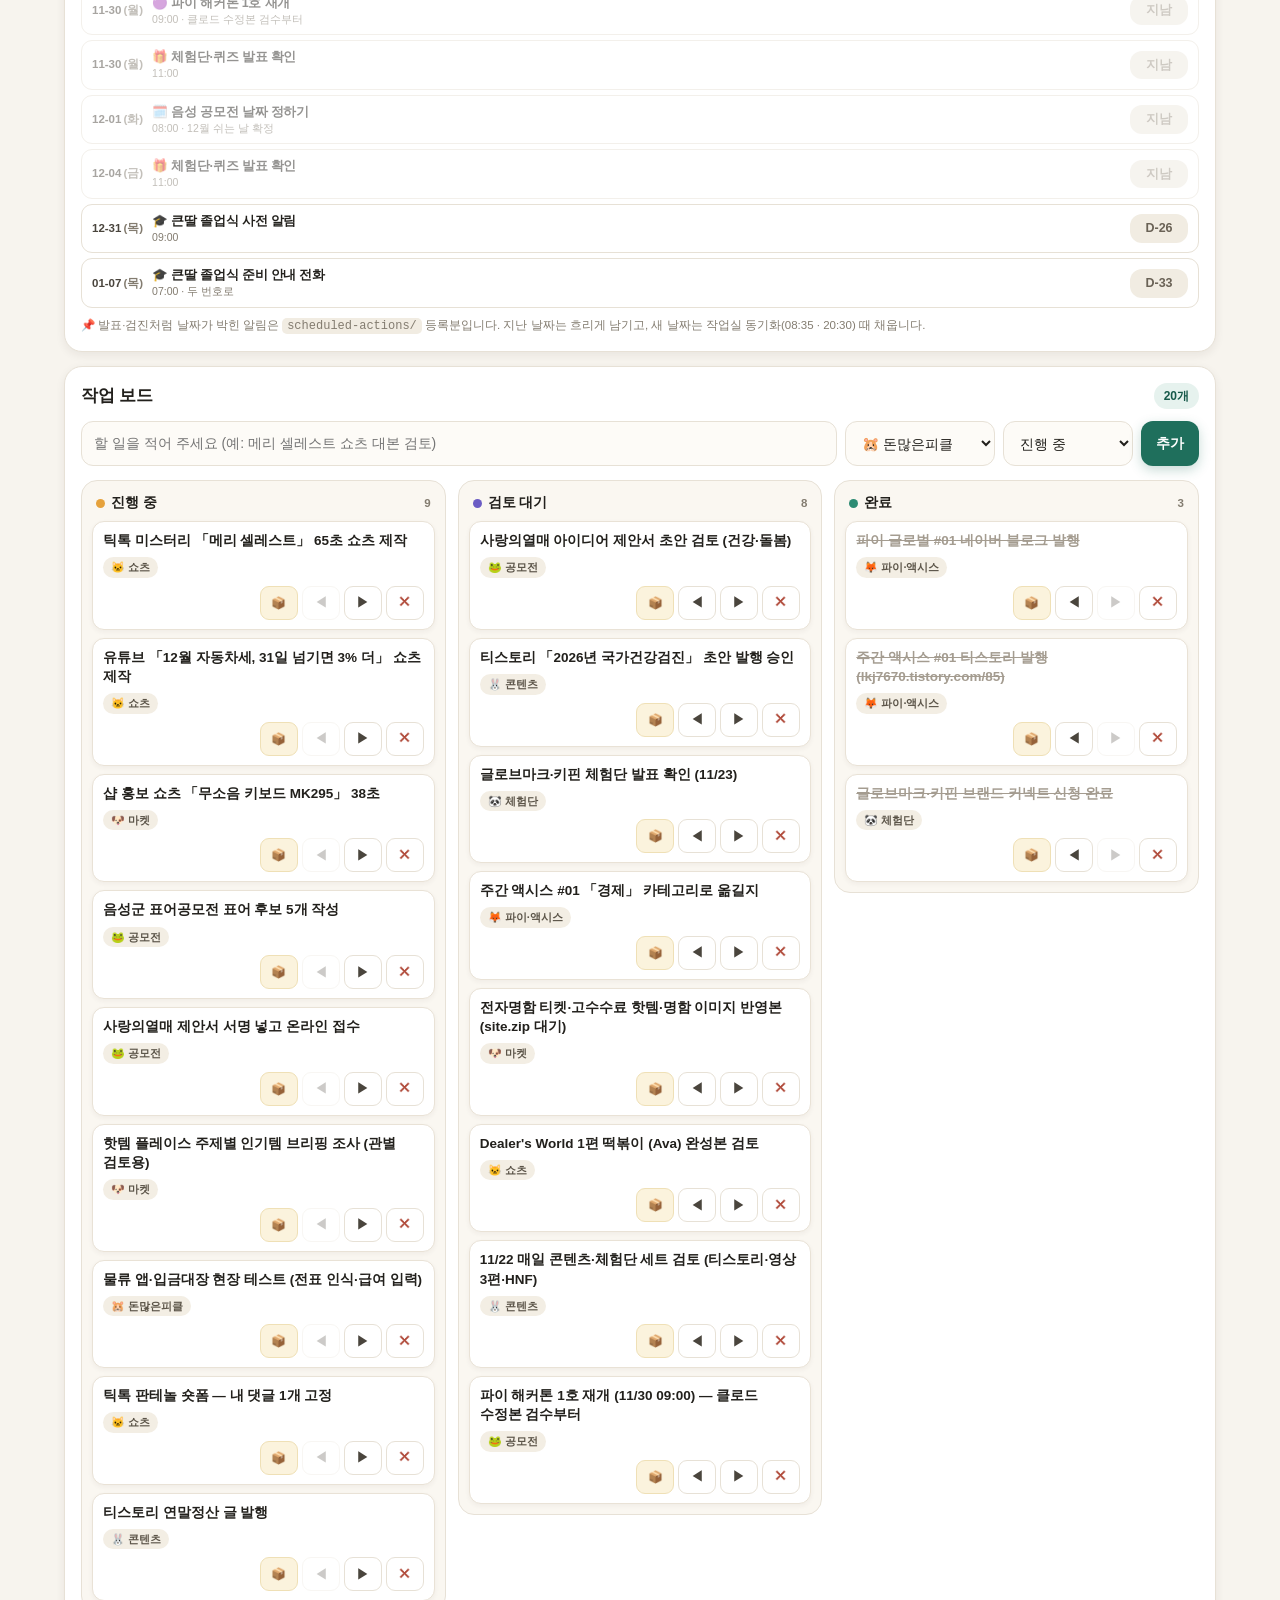
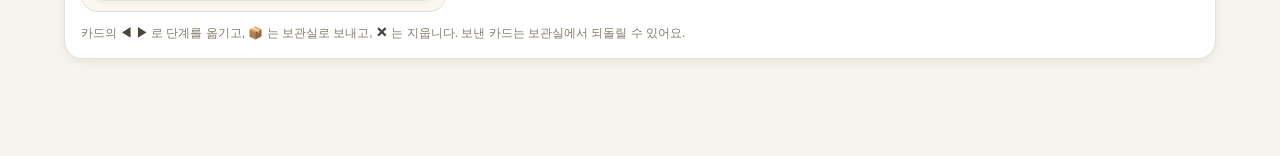
==== commit 66c444f0: "신비의 타로 — 한 줄 질문·조합 해석 엔진(원소·아르카나·숫자·궁정·정역 8패턴) 추가, 작업실에 타로 카드" ====
--- a/index.html
+++ b/index.html
@@ -127,6 +127,24 @@
         <p class="quick-hint">가입·설치 없이 열리고, 쓴 기록은 연 사람의 폰 브라우저에만 저장됩니다.</p>
       </div>
 
+      <div class="panel">
+        <div class="panel-head">
+          <h2>🔮 타로</h2>
+          <span class="chip soft">1개</span>
+        </div>
+        <nav class="pay-cards" aria-label="타로 바로가기">
+          <a class="pay-card" href="tarot.html" target="_blank" rel="noopener">
+            <span class="pay-ico" aria-hidden="true">🔮</span>
+            <span class="pay-txt">
+              <b>신비의 타로 <span class="pay-tag">78장</span></b>
+              <small>78장 정통 타로 · 3장 연결 스토리 풀이</small>
+            </span>
+            <span class="pay-go" aria-hidden="true">열기 →</span>
+          </a>
+        </nav>
+        <p class="quick-hint">고민을 한 줄 적고 세 장을 뽑으면, 카드 조합을 엮은 이야기로 풀어 줍니다.</p>
+      </div>
+
       <div class="stats" id="officeStats"></div>
 
       <div class="panel">
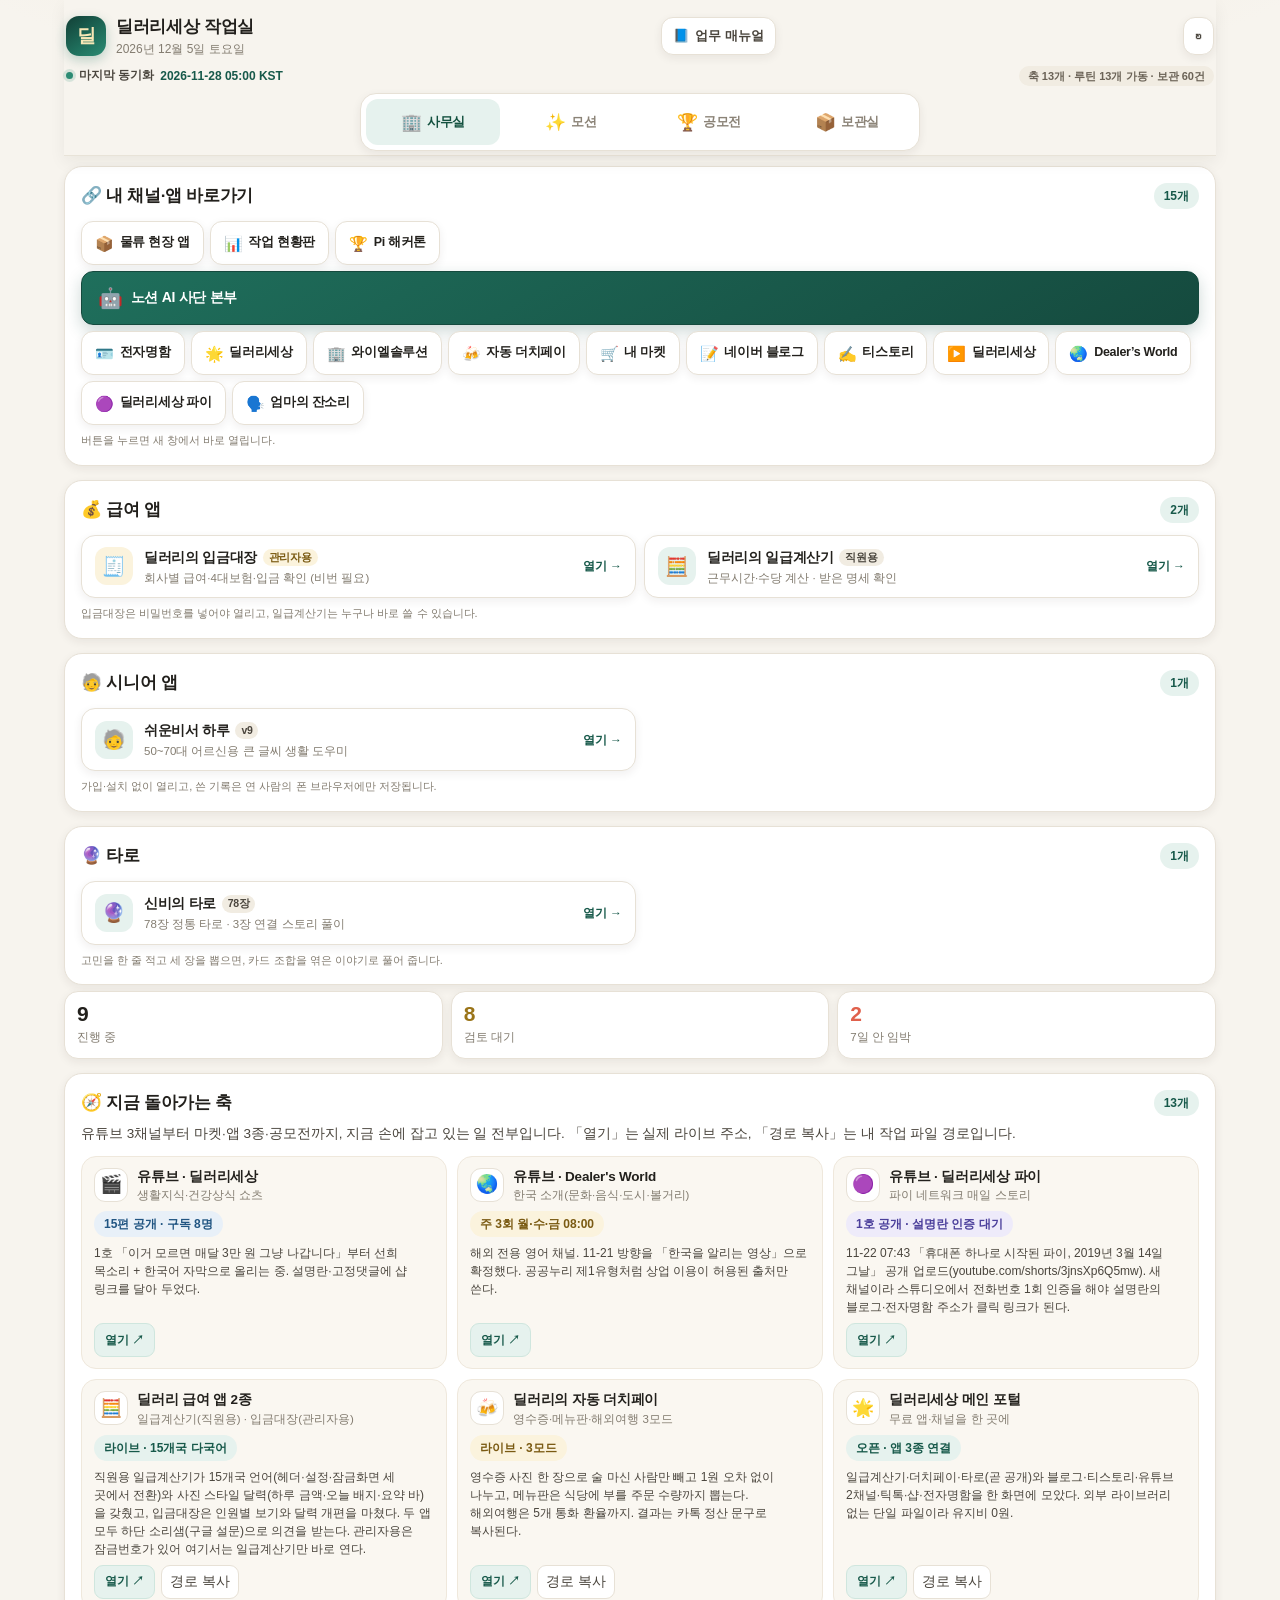
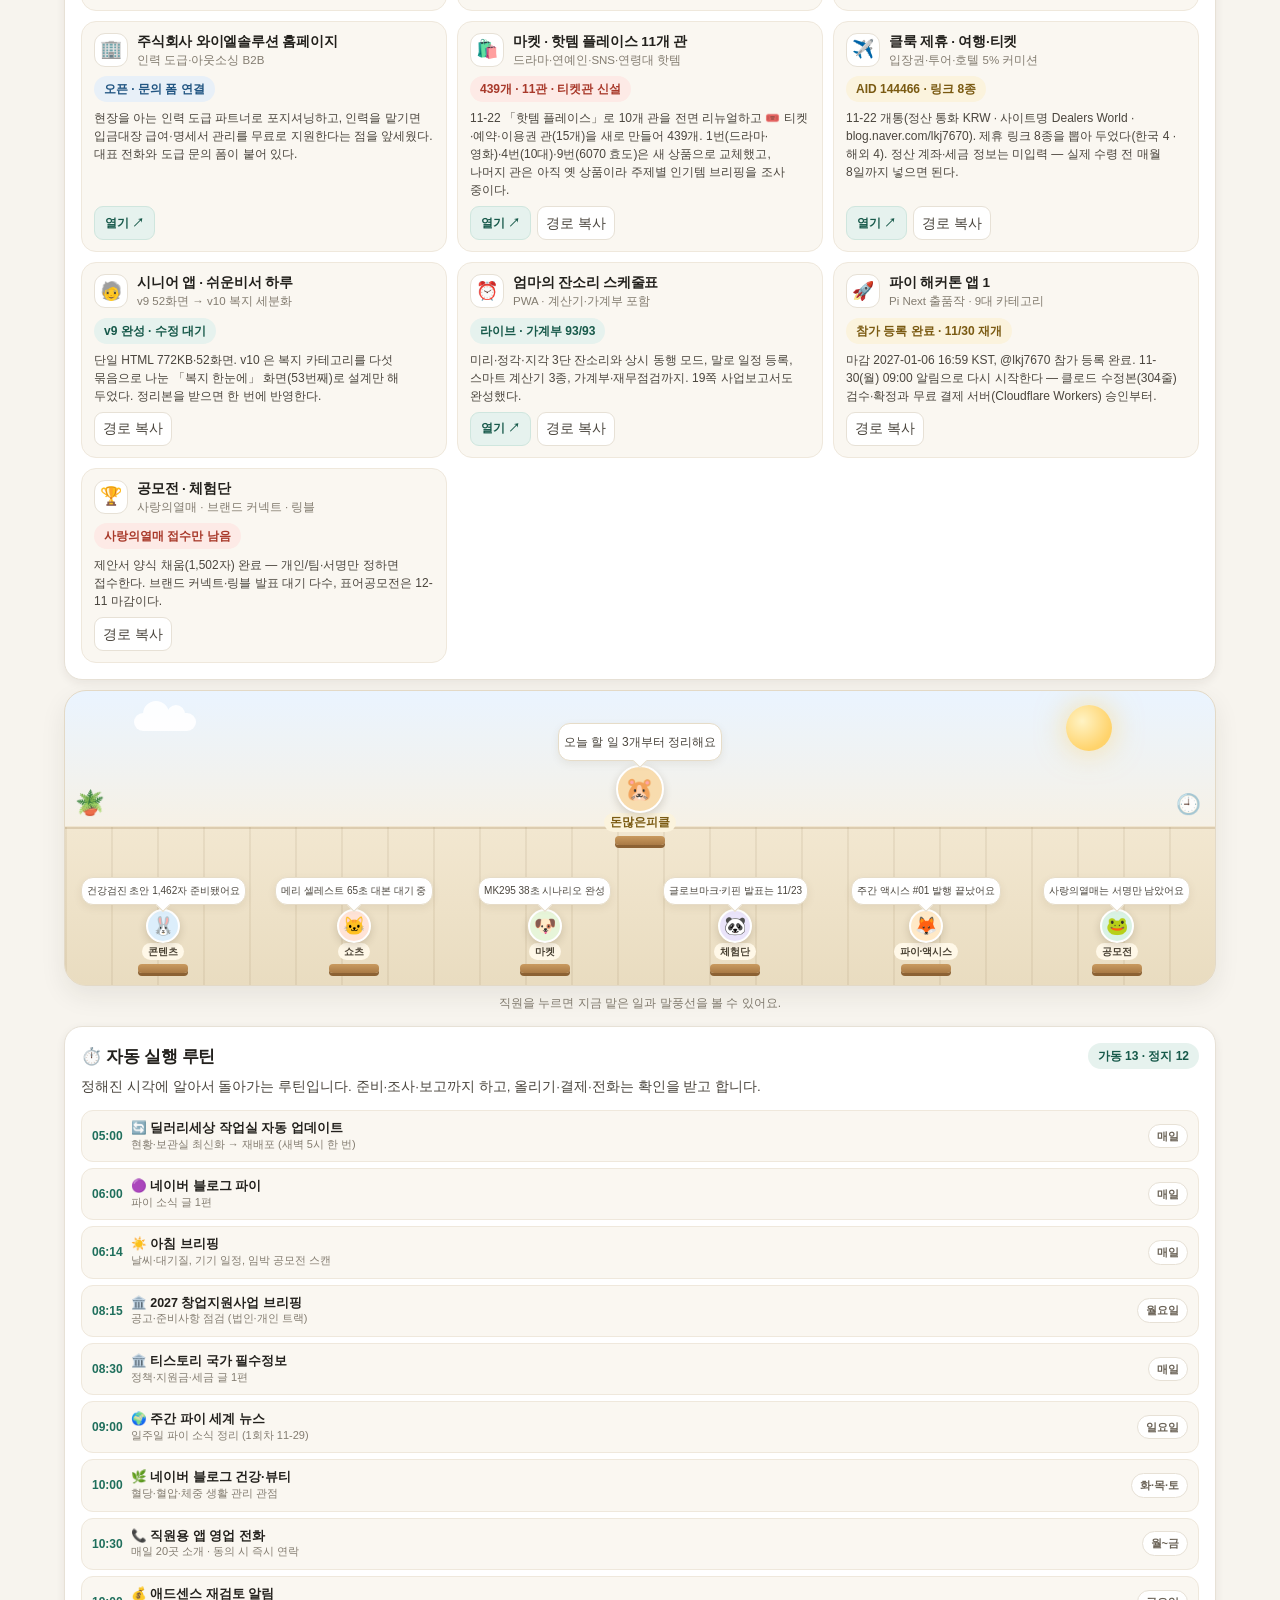
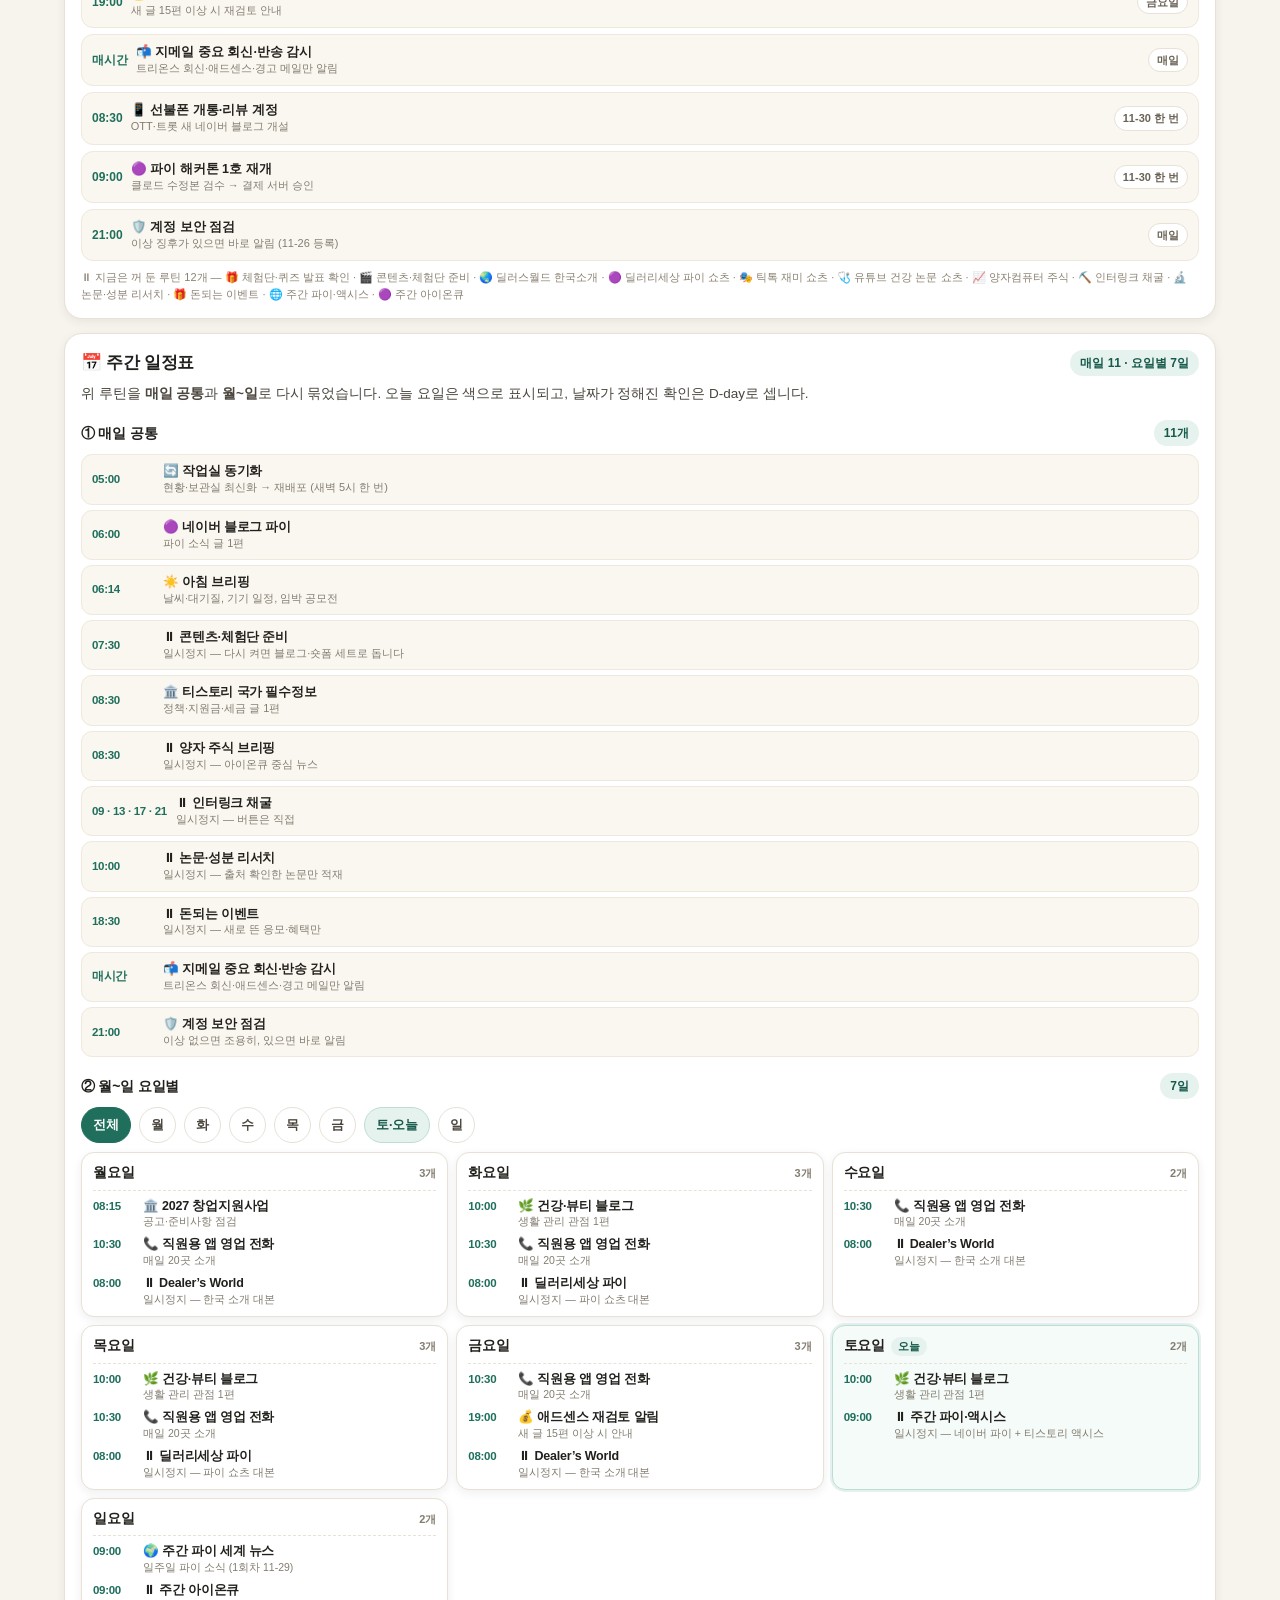
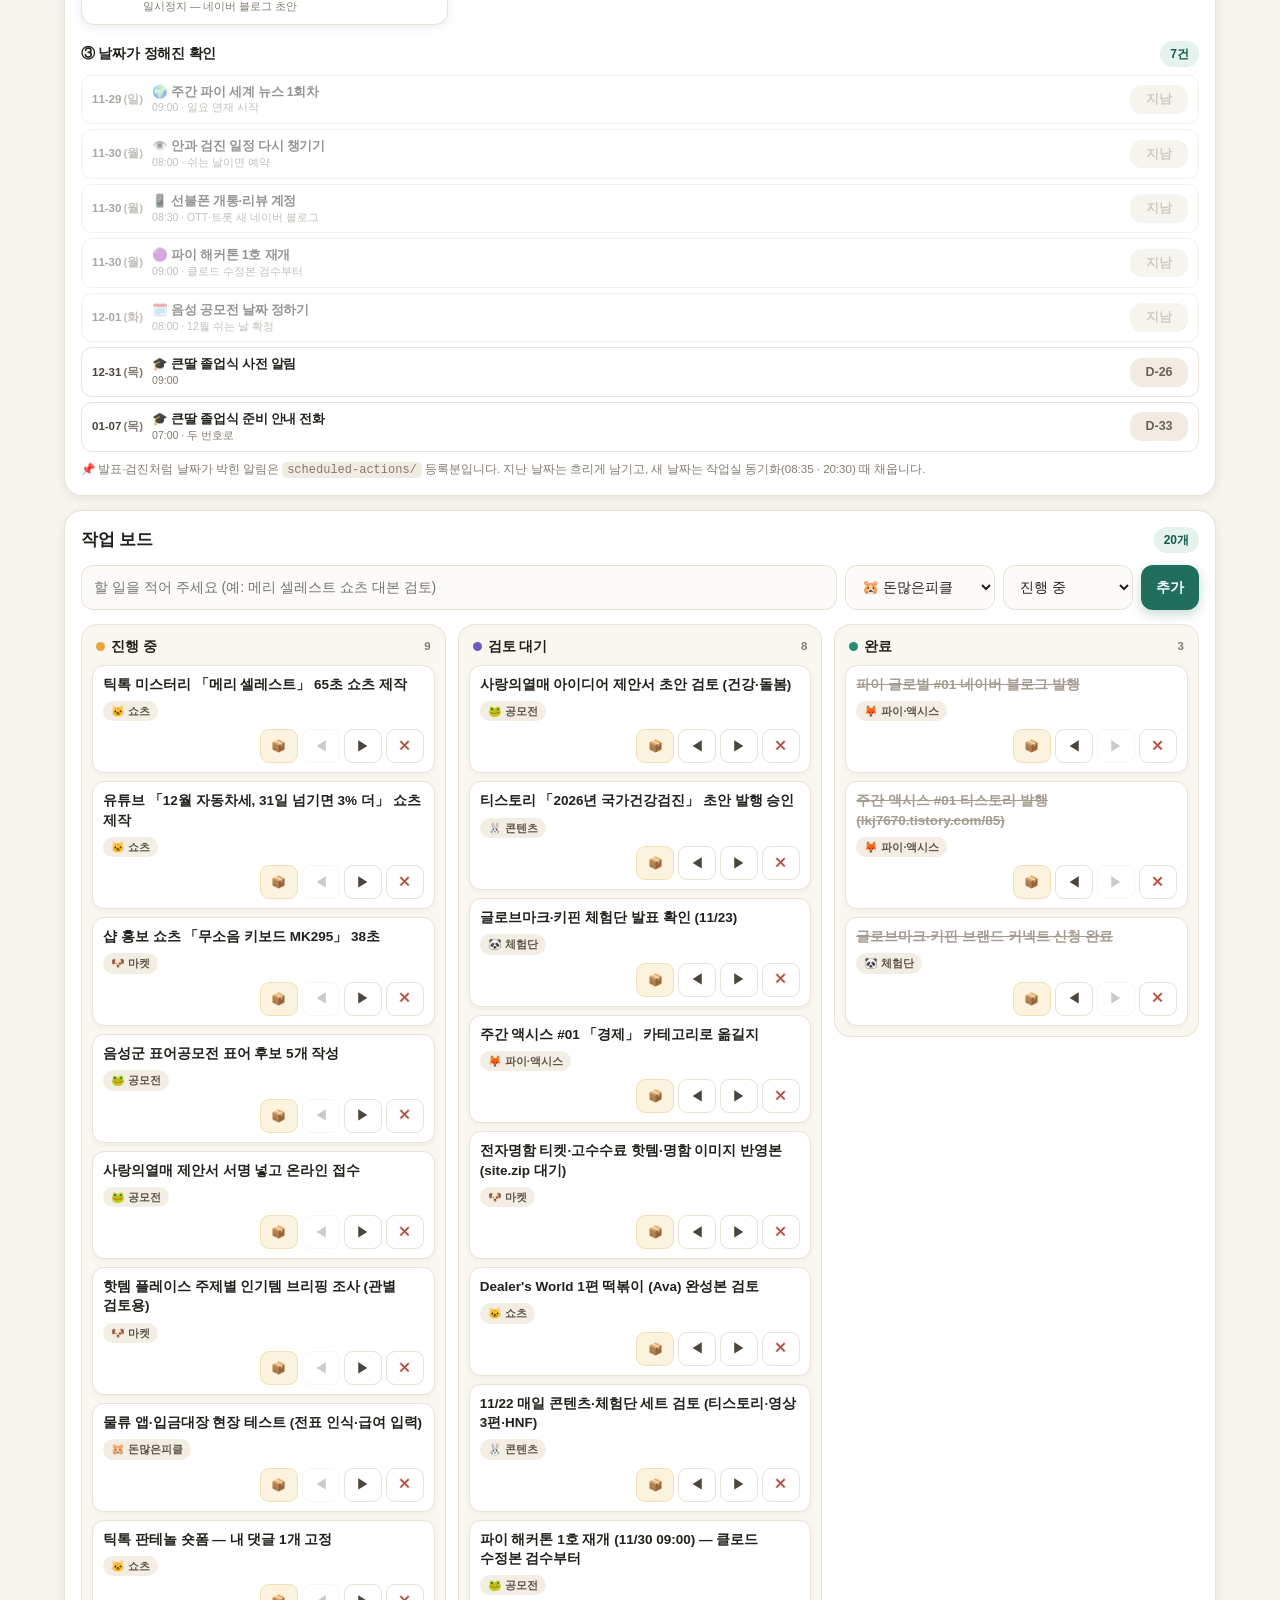
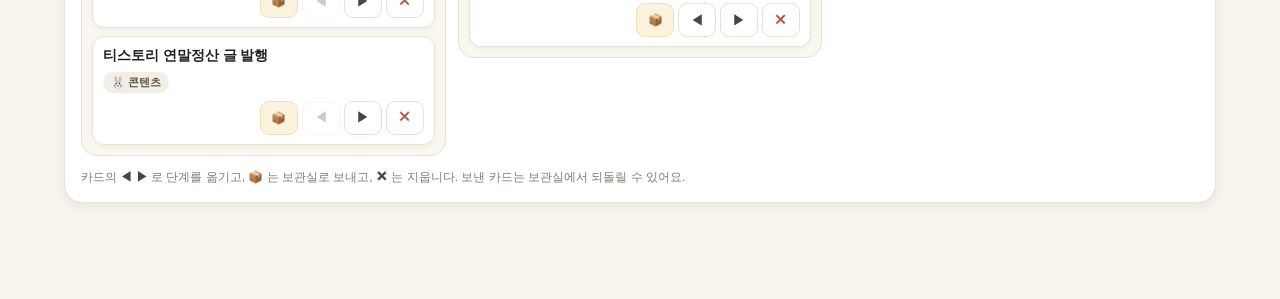
==== commit b1c047f8: "작업실 상단에 새로고침(↻) 버튼 추가" ====
--- a/index.html
+++ b/index.html
@@ -30,6 +30,9 @@
     <button id="manualBtn" class="btn ghost small" type="button">
       <span aria-hidden="true">📘</span> 업무 매뉴얼
     </button>
+    <button id="refreshBtn" class="btn ghost small" type="button" aria-label="새로고침" title="새로고침">
+      <span aria-hidden="true">↻</span>
+    </button>
   </header>
 
   <div class="syncbar">
@@ -368,5 +371,17 @@
 <div class="toast" id="toast" role="status" aria-live="polite" hidden></div>
 
 <script src="app.js"></script>
+<script>
+(function () {
+  var b = document.getElementById('refreshBtn');
+  if (!b) return;
+  b.addEventListener('click', function () {
+    b.disabled = true;
+    var u = new URL(location.href);
+    u.searchParams.set('r', String(Date.now()));
+    location.replace(u.toString());
+  });
+})();
+</script>
 </body>
 </html>
